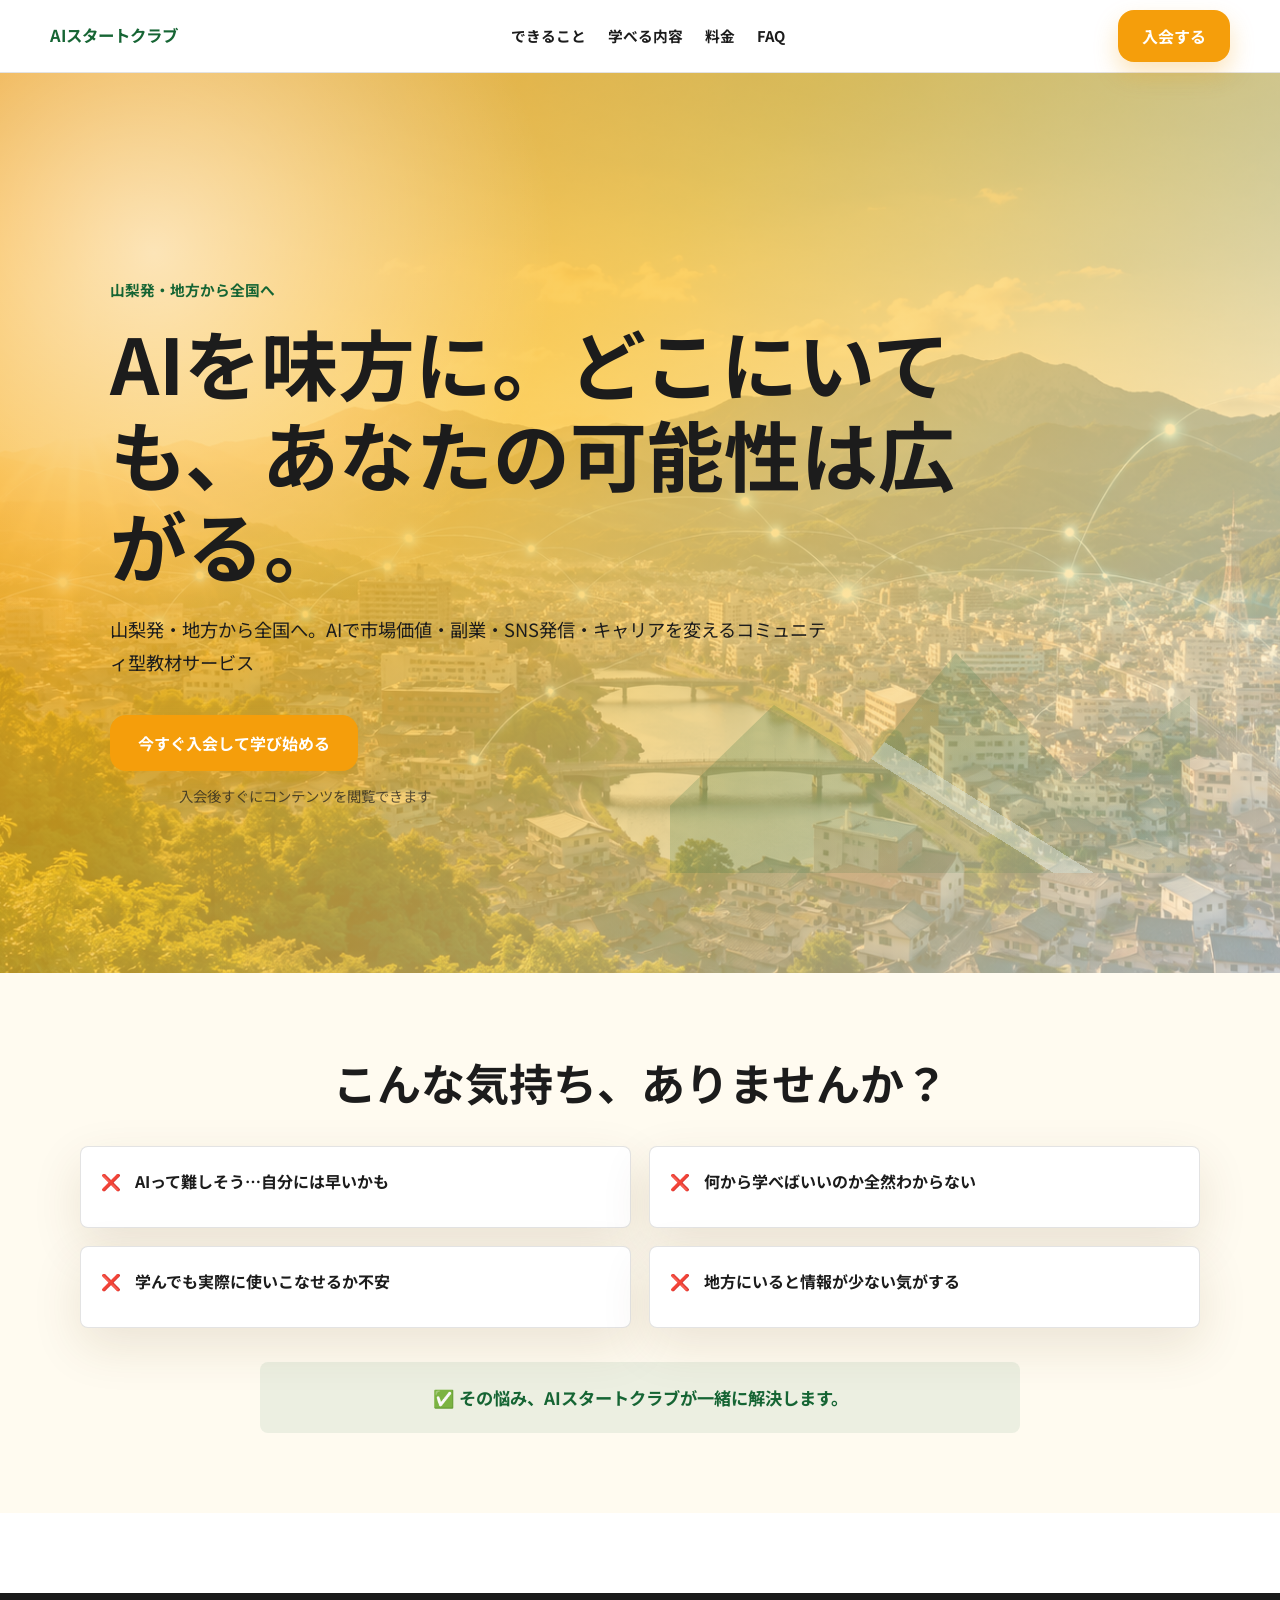
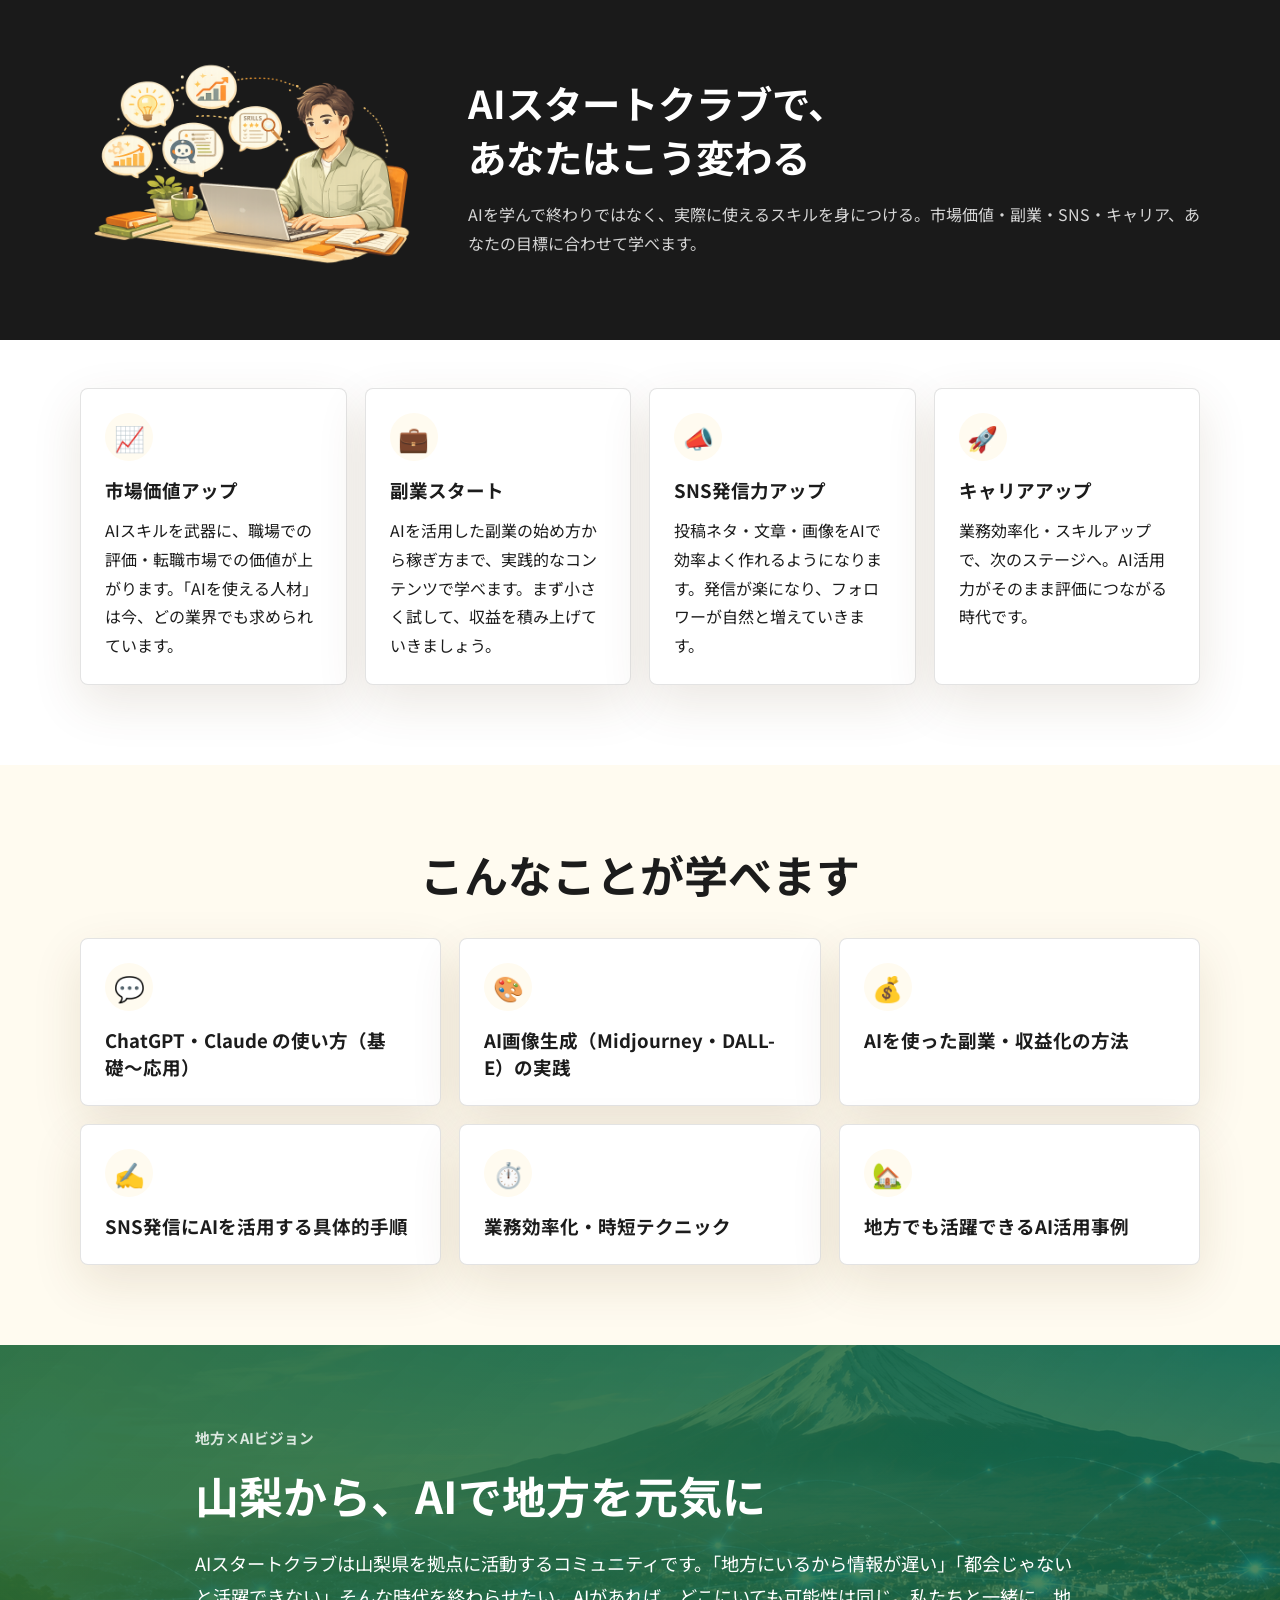
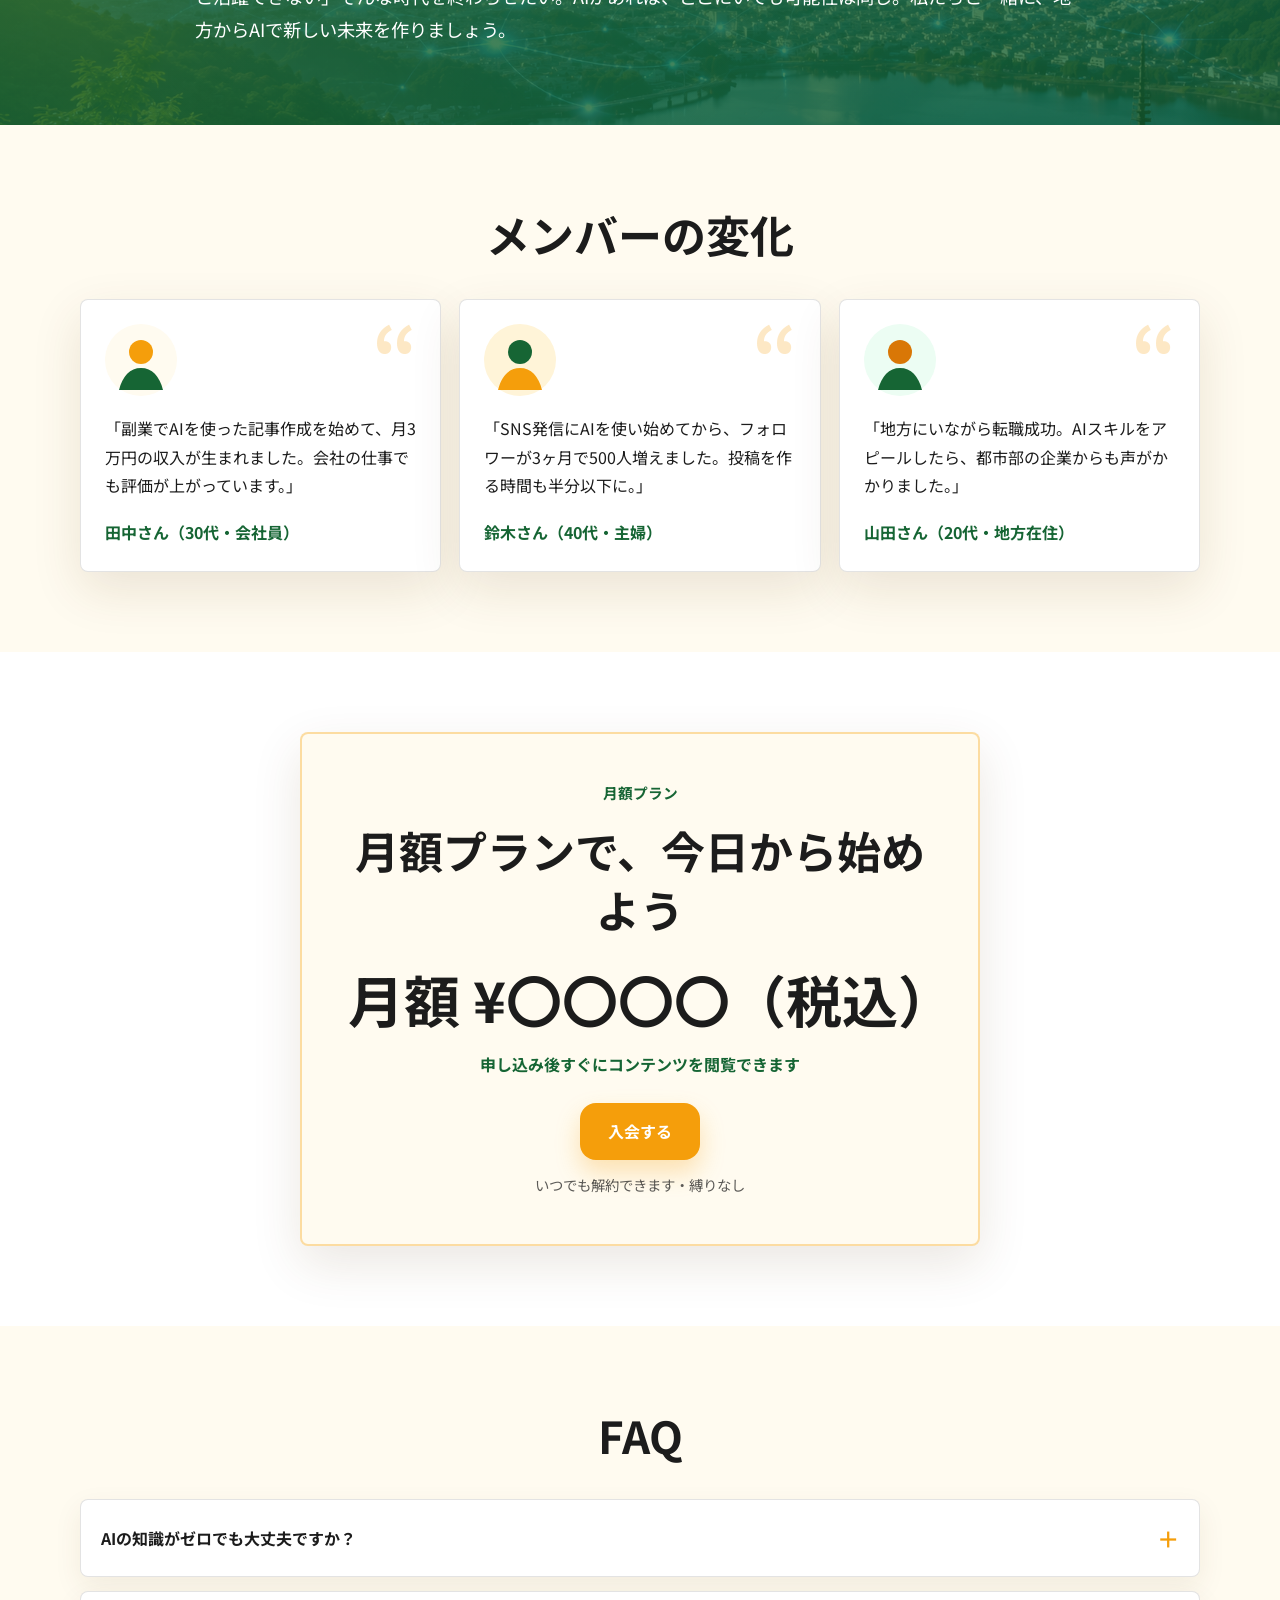
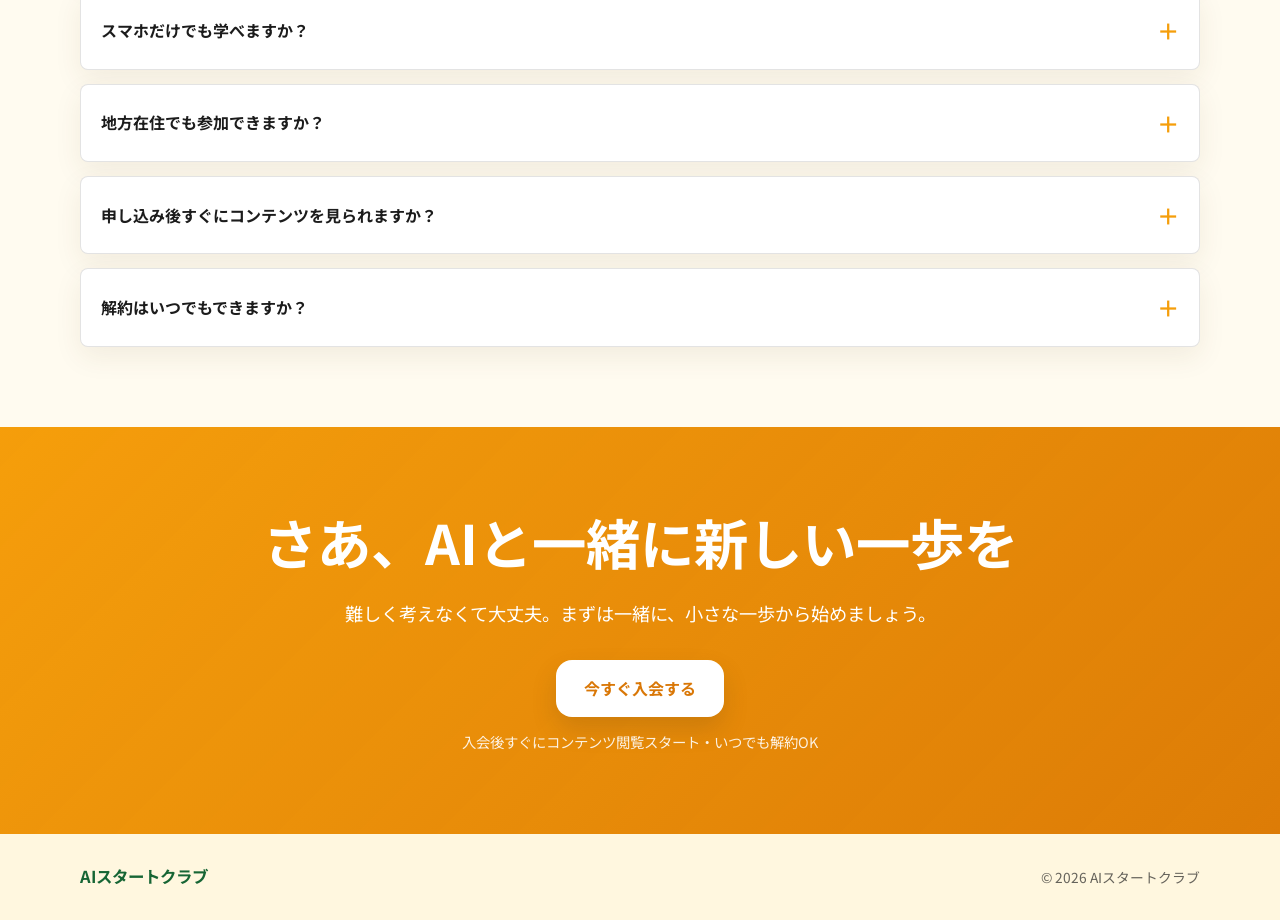
==== projects/ai-start-club/index.html @ bf777242 "initial commit" ====
<!DOCTYPE html>
<html lang="ja">
  <head>
    <meta charset="UTF-8">
    <meta name="viewport" content="width=device-width, initial-scale=1.0">
    <meta name="description" content="AIスタートクラブは、AIで市場価値・副業・SNS発信・キャリアを変える山梨発のコミュニティ型教材サービスです。">
    <title>AIスタートクラブ</title>
    <link rel="preconnect" href="https://fonts.googleapis.com">
    <link rel="preconnect" href="https://fonts.gstatic.com" crossorigin>
    <link href="https://fonts.googleapis.com/css2?family=Noto+Sans+JP:wght@400;700&amp;display=swap" rel="stylesheet">
    <link rel="stylesheet" href="style.css">
  </head>
  <body>
    <header class="lp-header">
      <div class="lp-header__inner">
        <div class="logo">AIスタートクラブ</div>
        <nav class="lp-header__nav" aria-label="主要ナビゲーション">
          <a class="lp-header__link" href="#benefits">できること</a>
          <a class="lp-header__link" href="#contents">学べる内容</a>
          <a class="lp-header__link" href="#price">料金</a>
          <a class="lp-header__link" href="#faq">FAQ</a>
        </nav>
        <a class="lp-button lp-header__button" href="#price">入会する</a>
      </div>
    </header>

    <main>
      <section class="lp-hero" aria-labelledby="hero-title">
        <div class="lp-hero__inner">
          <p class="lp-hero__label">山梨発・地方から全国へ</p>
          <h1 class="lp-hero__title" id="hero-title">AIを味方に。どこにいても、あなたの可能性は広がる。</h1>
          <p class="lp-hero__text">山梨発・地方から全国へ。AIで市場価値・副業・SNS発信・キャリアを変えるコミュニティ型教材サービス</p>
          <div class="lp-hero__actions">
            <a class="lp-button lp-button--large" href="#price">今すぐ入会して学び始める</a>
            <p class="lp-hero__note">入会後すぐにコンテンツを閲覧できます</p>
          </div>
        </div>
      </section>

      <section class="lp-section lp-section--cream" aria-labelledby="problem-title">
        <div class="lp-container">
          <div class="lp-section__head">
            <h2 class="lp-section__title" id="problem-title">こんな気持ち、ありませんか？</h2>
          </div>
          <div class="lp-problem__grid">
            <article class="lp-problem__card">
              <span class="lp-problem__icon" aria-hidden="true">❌</span>
              <p class="lp-problem__text">AIって難しそう…自分には早いかも</p>
            </article>
            <article class="lp-problem__card">
              <span class="lp-problem__icon" aria-hidden="true">❌</span>
              <p class="lp-problem__text">何から学べばいいのか全然わからない</p>
            </article>
            <article class="lp-problem__card">
              <span class="lp-problem__icon" aria-hidden="true">❌</span>
              <p class="lp-problem__text">学んでも実際に使いこなせるか不安</p>
            </article>
            <article class="lp-problem__card">
              <span class="lp-problem__icon" aria-hidden="true">❌</span>
              <p class="lp-problem__text">地方にいると情報が少ない気がする</p>
            </article>
          </div>
          <p class="lp-problem__answer"><span aria-hidden="true">✅</span> その悩み、AIスタートクラブが一緒に解決します。</p>
        </div>
      </section>

      <section class="lp-section" id="benefits" aria-labelledby="benefits-title">
        <div class="lp-benefits__visual">
          <div class="lp-container lp-benefits__visual-inner">
            <img class="lp-benefits__visual-img" src="images/skills-person.png" alt="AIスキルを学ぶ人のイラスト" width="400" height="300">
            <div class="lp-benefits__visual-copy">
              <h2 class="lp-benefits__visual-title" id="benefits-title">AIスタートクラブで、<br>あなたはこう変わる</h2>
              <p class="lp-benefits__visual-text">AIを学んで終わりではなく、実際に使えるスキルを身につける。市場価値・副業・SNS・キャリア、あなたの目標に合わせて学べます。</p>
            </div>
          </div>
        </div>
        <div class="lp-container" style="margin-top: 48px;">
          <div class="lp-section__head" style="display:none;">
            <h2 class="lp-section__title" id="benefits-title-hidden" aria-hidden="true">AIスタートクラブで、あなたはこう変わる</h2>
          </div>
          <div class="lp-benefits__grid">
            <article class="lp-benefits__card">
              <span class="lp-benefits__icon" aria-hidden="true">📈</span>
              <h3 class="lp-benefits__title">市場価値アップ</h3>
              <p class="lp-benefits__text">AIスキルを武器に、職場での評価・転職市場での価値が上がります。「AIを使える人材」は今、どの業界でも求められています。</p>
            </article>
            <article class="lp-benefits__card">
              <span class="lp-benefits__icon" aria-hidden="true">💼</span>
              <h3 class="lp-benefits__title">副業スタート</h3>
              <p class="lp-benefits__text">AIを活用した副業の始め方から稼ぎ方まで、実践的なコンテンツで学べます。まず小さく試して、収益を積み上げていきましょう。</p>
            </article>
            <article class="lp-benefits__card">
              <span class="lp-benefits__icon" aria-hidden="true">📣</span>
              <h3 class="lp-benefits__title">SNS発信力アップ</h3>
              <p class="lp-benefits__text">投稿ネタ・文章・画像をAIで効率よく作れるようになります。発信が楽になり、フォロワーが自然と増えていきます。</p>
            </article>
            <article class="lp-benefits__card">
              <span class="lp-benefits__icon" aria-hidden="true">🚀</span>
              <h3 class="lp-benefits__title">キャリアアップ</h3>
              <p class="lp-benefits__text">業務効率化・スキルアップで、次のステージへ。AI活用力がそのまま評価につながる時代です。</p>
            </article>
          </div>
        </div>
      </section>

      <section class="lp-section lp-section--cream" id="contents" aria-labelledby="contents-title">
        <div class="lp-container">
          <div class="lp-section__head">
            <h2 class="lp-section__title" id="contents-title">こんなことが学べます</h2>
          </div>
          <div class="lp-contents__grid">
            <article class="lp-contents__card">
              <span class="lp-contents__icon" aria-hidden="true">💬</span>
              <h3 class="lp-contents__title">ChatGPT・Claude の使い方（基礎〜応用）</h3>
            </article>
            <article class="lp-contents__card">
              <span class="lp-contents__icon" aria-hidden="true">🎨</span>
              <h3 class="lp-contents__title">AI画像生成（Midjourney・DALL-E）の実践</h3>
            </article>
            <article class="lp-contents__card">
              <span class="lp-contents__icon" aria-hidden="true">💰</span>
              <h3 class="lp-contents__title">AIを使った副業・収益化の方法</h3>
            </article>
            <article class="lp-contents__card">
              <span class="lp-contents__icon" aria-hidden="true">✍️</span>
              <h3 class="lp-contents__title">SNS発信にAIを活用する具体的手順</h3>
            </article>
            <article class="lp-contents__card">
              <span class="lp-contents__icon" aria-hidden="true">⏱️</span>
              <h3 class="lp-contents__title">業務効率化・時短テクニック</h3>
            </article>
            <article class="lp-contents__card">
              <span class="lp-contents__icon" aria-hidden="true">🏡</span>
              <h3 class="lp-contents__title">地方でも活躍できるAI活用事例</h3>
            </article>
          </div>
        </div>
      </section>

      <section class="lp-section lp-vision" aria-labelledby="vision-title">
        <div class="lp-container lp-vision__inner">
          <p class="lp-vision__label">地方×AIビジョン</p>
          <h2 class="lp-section__title" id="vision-title">山梨から、AIで地方を元気に</h2>
          <p class="lp-vision__text">AIスタートクラブは山梨県を拠点に活動するコミュニティです。「地方にいるから情報が遅い」「都会じゃないと活躍できない」そんな時代を終わらせたい。AIがあれば、どこにいても可能性は同じ。私たちと一緒に、地方からAIで新しい未来を作りましょう。</p>
        </div>
      </section>

      <section class="lp-section lp-section--cream" aria-labelledby="voices-title">
        <div class="lp-container">
          <div class="lp-section__head">
            <h2 class="lp-section__title" id="voices-title">メンバーの変化</h2>
          </div>
          <div class="lp-voices__grid">
            <article class="lp-voices__card">
              <img class="lp-voices__avatar" src="images/avatar1.svg" alt="田中さんのアバター" width="72" height="72">
              <blockquote class="lp-voices__quote">「副業でAIを使った記事作成を始めて、月3万円の収入が生まれました。会社の仕事でも評価が上がっています。」</blockquote>
              <p class="lp-voices__name">田中さん（30代・会社員）</p>
            </article>
            <article class="lp-voices__card">
              <img class="lp-voices__avatar" src="images/avatar2.svg" alt="鈴木さんのアバター" width="72" height="72">
              <blockquote class="lp-voices__quote">「SNS発信にAIを使い始めてから、フォロワーが3ヶ月で500人増えました。投稿を作る時間も半分以下に。」</blockquote>
              <p class="lp-voices__name">鈴木さん（40代・主婦）</p>
            </article>
            <article class="lp-voices__card">
              <img class="lp-voices__avatar" src="images/avatar3.svg" alt="山田さんのアバター" width="72" height="72">
              <blockquote class="lp-voices__quote">「地方にいながら転職成功。AIスキルをアピールしたら、都市部の企業からも声がかかりました。」</blockquote>
              <p class="lp-voices__name">山田さん（20代・地方在住）</p>
            </article>
          </div>
        </div>
      </section>

      <section class="lp-section" id="price" aria-labelledby="price-title">
        <div class="lp-container">
          <article class="lp-price">
            <p class="lp-price__label">月額プラン</p>
            <h2 class="lp-section__title" id="price-title">月額プランで、今日から始めよう</h2>
            <p class="lp-price__amount">月額 ¥〇〇〇〇（税込）</p>
            <p class="lp-price__emphasis">申し込み後すぐにコンテンツを閲覧できます</p>
            <a class="lp-button lp-button--large" href="#price">入会する</a>
            <p class="lp-price__note">いつでも解約できます・縛りなし</p>
          </article>
        </div>
      </section>

      <section class="lp-section lp-section--cream" id="faq" aria-labelledby="faq-title">
        <div class="lp-container">
          <div class="lp-section__head">
            <h2 class="lp-section__title" id="faq-title">FAQ</h2>
          </div>
          <div class="lp-faq">
            <article class="lp-faq__item">
              <button class="lp-faq__question" type="button" aria-expanded="false">
                <span>AIの知識がゼロでも大丈夫ですか？</span>
                <span class="lp-faq__mark" aria-hidden="true">＋</span>
              </button>
              <div class="lp-faq__answer" hidden>
                <p>はい、まったく問題ありません。基礎から丁寧に学べるコンテンツを用意しています。スマホだけでも始められます。</p>
              </div>
            </article>
            <article class="lp-faq__item">
              <button class="lp-faq__question" type="button" aria-expanded="false">
                <span>スマホだけでも学べますか？</span>
                <span class="lp-faq__mark" aria-hidden="true">＋</span>
              </button>
              <div class="lp-faq__answer" hidden>
                <p>はい、スマートフォンのみでもすべてのコンテンツを閲覧できます。</p>
              </div>
            </article>
            <article class="lp-faq__item">
              <button class="lp-faq__question" type="button" aria-expanded="false">
                <span>地方在住でも参加できますか？</span>
                <span class="lp-faq__mark" aria-hidden="true">＋</span>
              </button>
              <div class="lp-faq__answer" hidden>
                <p>もちろんです。AIスタートクラブはオンラインで完結するサービスです。むしろ、地方からAIで活躍する仲間を増やしたいというのが私たちのビジョンです。</p>
              </div>
            </article>
            <article class="lp-faq__item">
              <button class="lp-faq__question" type="button" aria-expanded="false">
                <span>申し込み後すぐにコンテンツを見られますか？</span>
                <span class="lp-faq__mark" aria-hidden="true">＋</span>
              </button>
              <div class="lp-faq__answer" hidden>
                <p>はい、決済完了後すぐにすべてのコンテンツをご覧いただけます。</p>
              </div>
            </article>
            <article class="lp-faq__item">
              <button class="lp-faq__question" type="button" aria-expanded="false">
                <span>解約はいつでもできますか？</span>
                <span class="lp-faq__mark" aria-hidden="true">＋</span>
              </button>
              <div class="lp-faq__answer" hidden>
                <p>はい、マイページからいつでも解約できます。違約金・手数料は一切かかりません。</p>
              </div>
            </article>
          </div>
        </div>
      </section>

      <section class="lp-section lp-final" aria-labelledby="final-title">
        <div class="lp-container lp-final__inner">
          <h2 class="lp-final__title" id="final-title">さあ、AIと一緒に新しい一歩を</h2>
          <p class="lp-final__text">難しく考えなくて大丈夫。まずは一緒に、小さな一歩から始めましょう。</p>
          <a class="lp-button lp-button--large" href="#price">今すぐ入会する</a>
          <p class="lp-final__note">入会後すぐにコンテンツ閲覧スタート・いつでも解約OK</p>
        </div>
      </section>
    </main>

    <footer class="lp-footer">
      <div class="lp-footer__inner">
        <div class="logo">AIスタートクラブ</div>
        <p class="lp-footer__text">© 2026 AIスタートクラブ</p>
      </div>
    </footer>

    <script src="script.js"></script>
  </body>
</html>
---- projects/ai-start-club/style.css ----
:root {
  --color-main: #F59E0B;
  --color-main-hover: #D97706;
  --color-cream: #FFFBF0;
  --color-accent: #166534;
  --color-text: #1C1C1C;
  --color-white: #FFFFFF;
  --color-line: rgba(28, 28, 28, 0.12);
  --shadow-card: 0 18px 50px rgba(91, 61, 20, 0.12);
}

* {
  box-sizing: border-box;
}

html {
  scroll-behavior: smooth;
}

body {
  margin: 0;
  color: var(--color-text);
  font-family: "Noto Sans JP", sans-serif;
  font-weight: 400;
  line-height: 1.8;
  background: var(--color-white);
}

img {
  display: block;
  max-width: 100%;
  height: auto;
}

a {
  color: inherit;
  text-decoration: none;
}

.lp-container {
  width: min(100% - 40px, 1120px);
  margin: 0 auto;
}

.lp-header {
  position: sticky;
  top: 0;
  z-index: 20;
  background: rgba(255, 255, 255, 0.92);
  border-bottom: 1px solid var(--color-line);
  backdrop-filter: blur(14px);
}

.lp-header__inner {
  width: min(100% - 32px, 1180px);
  min-height: 72px;
  margin: 0 auto;
  display: flex;
  align-items: center;
  justify-content: space-between;
  gap: 16px;
}

.logo {
  color: var(--color-accent);
  font-size: 1.03rem;
  font-weight: 700;
  white-space: nowrap;
}

.lp-header__nav {
  display: none;
}

.lp-header__button {
  display: none;
}

.lp-header__link {
  font-size: 0.92rem;
  font-weight: 700;
  transition: color 0.2s ease;
}

.lp-header__link:hover {
  color: var(--color-main-hover);
}

.lp-button {
  display: inline-flex;
  align-items: center;
  justify-content: center;
  min-height: 52px;
  padding: 14px 24px;
  color: var(--color-white);
  font-weight: 700;
  line-height: 1.4;
  text-align: center;
  background: var(--color-main);
  border-radius: 16px;
  box-shadow: 0 12px 24px rgba(245, 158, 11, 0.28);
  transition: background-color 0.2s ease, box-shadow 0.2s ease, transform 0.2s ease;
}

.lp-button:hover {
  background: var(--color-main-hover);
  box-shadow: 0 16px 30px rgba(217, 119, 6, 0.3);
  transform: translateY(-2px);
}

.lp-button--large {
  width: 100%;
  padding: 17px 28px;
  font-size: 1rem;
}

.lp-hero {
  min-height: 100vh;
  display: flex;
  align-items: center;
  padding: 104px 0 80px;
  background:
    radial-gradient(circle at 12% 20%, rgba(255, 255, 255, 0.62), transparent 30%),
    linear-gradient(135deg, rgba(245, 158, 11, 0.82) 0%, rgba(251, 191, 36, 0.7) 38%, rgba(255, 251, 240, 0.6) 100%),
    url('images/fv-bg.png') center / cover no-repeat;
  overflow: hidden;
}

.lp-hero__inner {
  width: min(100% - 40px, 1060px);
  margin: 0 auto;
  position: relative;
}

.lp-hero__inner::after {
  content: "";
  position: absolute;
  right: -20px;
  bottom: -64px;
  width: min(74vw, 520px);
  aspect-ratio: 1.7 / 1;
  background:
    linear-gradient(145deg, rgba(22, 101, 52, 0.24), rgba(22, 101, 52, 0.08)),
    linear-gradient(32deg, transparent 0 38%, rgba(255, 255, 255, 0.44) 38% 42%, transparent 42% 100%);
  clip-path: polygon(0 78%, 20% 45%, 38% 64%, 55% 28%, 78% 70%, 100% 42%, 100% 100%, 0 100%);
  pointer-events: none;
}

.lp-hero__label,
.lp-vision__label,
.lp-price__label {
  margin: 0 0 14px;
  color: var(--color-accent);
  font-size: 0.92rem;
  font-weight: 700;
}

.lp-hero__title {
  max-width: 850px;
  margin: 0;
  font-size: clamp(2.2rem, 10vw, 4.8rem);
  font-weight: 700;
  line-height: 1.18;
}

.lp-hero__text {
  max-width: 730px;
  margin: 24px 0 0;
  font-size: 1.05rem;
}

.lp-hero__actions {
  width: min(100%, 390px);
  margin-top: 36px;
  position: relative;
  z-index: 1;
}

.lp-hero__note,
.lp-price__note,
.lp-final__note {
  margin: 12px 0 0;
  color: rgba(28, 28, 28, 0.72);
  font-size: 0.9rem;
  text-align: center;
}

.lp-section {
  padding: 80px 0;
  background: var(--color-white);
}

.lp-section--cream {
  background: var(--color-cream);
}

.lp-section__head {
  max-width: 760px;
  margin: 0 auto 34px;
  text-align: center;
}

.lp-section__title {
  margin: 0;
  font-size: clamp(1.8rem, 6vw, 2.75rem);
  font-weight: 700;
  line-height: 1.35;
}

.lp-problem__grid,
.lp-benefits__grid,
.lp-contents__grid,
.lp-voices__grid {
  display: grid;
  gap: 18px;
}

.lp-problem__card {
  min-height: 82px;
  display: flex;
  align-items: flex-start;
  gap: 14px;
  padding: 20px;
  background: var(--color-white);
  border: 1px solid var(--color-line);
  border-radius: 8px;
  box-shadow: var(--shadow-card);
}

.lp-problem__icon {
  flex: 0 0 auto;
}

.lp-problem__text {
  margin: 0;
  font-weight: 700;
}

.lp-problem__answer {
  max-width: 760px;
  margin: 34px auto 0;
  padding: 20px;
  color: var(--color-accent);
  font-size: 1.08rem;
  font-weight: 700;
  text-align: center;
  background: rgba(22, 101, 52, 0.08);
  border-radius: 8px;
}

.lp-benefits__card,
.lp-contents__card,
.lp-voices__card {
  padding: 24px;
  background: var(--color-white);
  border: 1px solid var(--color-line);
  border-radius: 8px;
  box-shadow: var(--shadow-card);
}

.lp-benefits__icon,
.lp-contents__icon {
  display: inline-flex;
  align-items: center;
  justify-content: center;
  width: 48px;
  height: 48px;
  margin-bottom: 16px;
  font-size: 1.55rem;
  background: var(--color-cream);
  border-radius: 50%;
}

.lp-benefits__title,
.lp-contents__title {
  margin: 0;
  font-size: 1.16rem;
  font-weight: 700;
  line-height: 1.45;
}

.lp-benefits__text {
  margin: 12px 0 0;
}

.lp-benefits__visual {
  background: #1a1a1a;
  padding: 60px 0;
}

.lp-benefits__visual-inner {
  display: flex;
  align-items: center;
  gap: 48px;
  flex-direction: column;
}

.lp-benefits__visual-img {
  width: min(100%, 380px);
  height: auto;
  mix-blend-mode: screen;
  flex-shrink: 0;
}

.lp-benefits__visual-title {
  margin: 0;
  color: #ffffff;
  font-size: clamp(1.6rem, 5vw, 2.4rem);
  font-weight: 700;
  line-height: 1.4;
}

.lp-benefits__visual-copy {
  color: #ffffff;
}

.lp-benefits__visual-text {
  margin: 16px 0 0;
  color: rgba(255, 255, 255, 0.82);
  font-size: 1rem;
  line-height: 1.8;
}

@media (min-width: 768px) {
  .lp-benefits__visual-inner {
    flex-direction: row;
  }

  .lp-benefits__visual-img {
    width: 340px;
  }
}

.lp-vision {
  color: var(--color-white);
  background:
    linear-gradient(135deg, rgba(22, 101, 52, 0.88), rgba(22, 101, 52, 0.75)),
    url('images/vision-bg.png') center / cover no-repeat;
}

.lp-vision__inner {
  max-width: 890px;
}

.lp-vision__label {
  color: rgba(255, 255, 255, 0.82);
}

.lp-vision__text {
  margin: 22px 0 0;
  font-size: 1.04rem;
}

.lp-voices__card {
  position: relative;
}

.lp-voices__card::before {
  content: "“";
  position: absolute;
  top: 12px;
  right: 22px;
  color: rgba(245, 158, 11, 0.24);
  font-size: 5rem;
  font-weight: 700;
  line-height: 1;
}

.lp-voices__avatar {
  margin-bottom: 18px;
}

.lp-voices__quote {
  margin: 0;
  position: relative;
  z-index: 1;
}

.lp-voices__name {
  margin: 18px 0 0;
  color: var(--color-accent);
  font-weight: 700;
}

.lp-price {
  max-width: 680px;
  margin: 0 auto;
  padding: 34px 24px;
  text-align: center;
  background: var(--color-cream);
  border: 2px solid rgba(245, 158, 11, 0.34);
  border-radius: 8px;
  box-shadow: var(--shadow-card);
}

.lp-price__amount {
  margin: 26px 0 0;
  font-size: clamp(2rem, 9vw, 3.5rem);
  font-weight: 700;
  line-height: 1.2;
}

.lp-price__emphasis {
  margin: 18px 0 24px;
  color: var(--color-accent);
  font-weight: 700;
}

.lp-faq {
  display: grid;
  gap: 14px;
}

.lp-faq__item {
  background: var(--color-white);
  border: 1px solid var(--color-line);
  border-radius: 8px;
  overflow: hidden;
  box-shadow: 0 10px 28px rgba(91, 61, 20, 0.08);
}

.lp-faq__question {
  width: 100%;
  min-height: 66px;
  display: flex;
  align-items: center;
  justify-content: space-between;
  gap: 18px;
  padding: 18px 20px;
  color: var(--color-text);
  font: inherit;
  font-weight: 700;
  text-align: left;
  background: transparent;
  border: 0;
  cursor: pointer;
}

.lp-faq__mark {
  flex: 0 0 auto;
  color: var(--color-main);
  font-size: 1.4rem;
}

.lp-faq__answer {
  padding: 0 20px 20px;
}

.lp-faq__answer p {
  margin: 0;
}

.lp-final {
  color: var(--color-white);
  text-align: center;
  background:
    linear-gradient(135deg, rgba(245, 158, 11, 0.96), rgba(217, 119, 6, 0.88)),
    var(--color-main);
}

.lp-final__inner {
  max-width: 760px;
}

.lp-final__title {
  margin: 0;
  font-size: clamp(2rem, 7vw, 3.4rem);
  font-weight: 700;
  line-height: 1.3;
}

.lp-final__text {
  margin: 20px 0 30px;
  font-size: 1.05rem;
}

.lp-final .lp-button {
  color: var(--color-main-hover);
  background: var(--color-white);
  box-shadow: 0 12px 24px rgba(91, 61, 20, 0.18);
}

.lp-final .lp-button:hover {
  color: var(--color-white);
  background: var(--color-main-hover);
}

.lp-final__note {
  color: rgba(255, 255, 255, 0.88);
}

.lp-footer {
  padding: 28px 0;
  background: #fff7df;
}

.lp-footer__inner {
  width: min(100% - 40px, 1120px);
  margin: 0 auto;
  display: flex;
  flex-direction: column;
  gap: 8px;
}

.lp-footer__text {
  margin: 0;
  color: rgba(28, 28, 28, 0.68);
  font-size: 0.86rem;
}

@media (min-width: 640px) {
  .lp-button--large {
    width: auto;
  }

  .lp-problem__grid,
  .lp-benefits__grid,
  .lp-voices__grid {
    grid-template-columns: repeat(2, minmax(0, 1fr));
  }

  .lp-contents__grid {
    grid-template-columns: repeat(2, minmax(0, 1fr));
  }

  .lp-footer__inner {
    flex-direction: row;
    align-items: center;
    justify-content: space-between;
  }
}

@media (min-width: 768px) {
  .lp-header__nav {
    display: flex;
    align-items: center;
    gap: 22px;
  }

  .lp-header__button {
    display: inline-flex;
  }

  .lp-hero {
    padding-top: 120px;
  }

  .lp-hero__text,
  .lp-vision__text,
  .lp-final__text {
    font-size: 1.14rem;
  }

  .lp-price {
    padding: 46px;
  }
}

@media (min-width: 1024px) {
  .lp-benefits__grid {
    grid-template-columns: repeat(4, minmax(0, 1fr));
  }

  .lp-contents__grid,
  .lp-voices__grid {
    grid-template-columns: repeat(3, minmax(0, 1fr));
  }
}
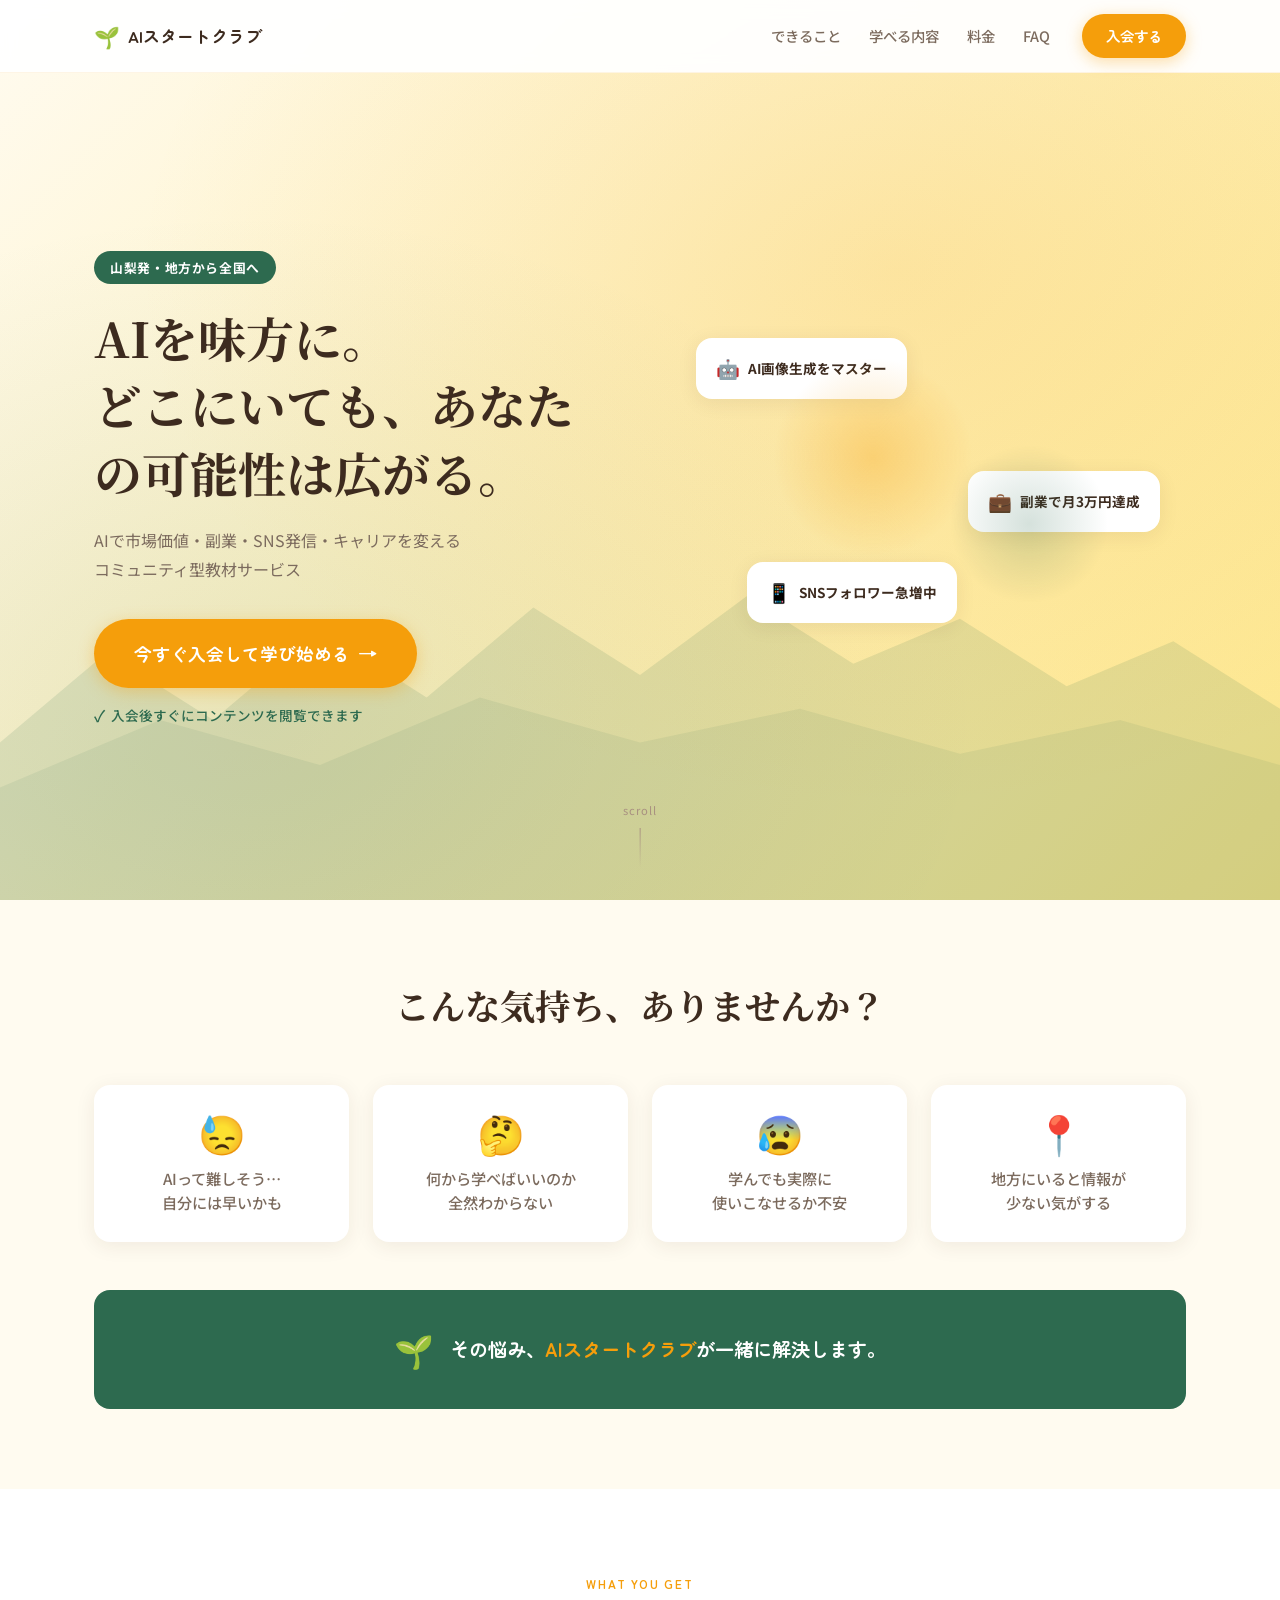
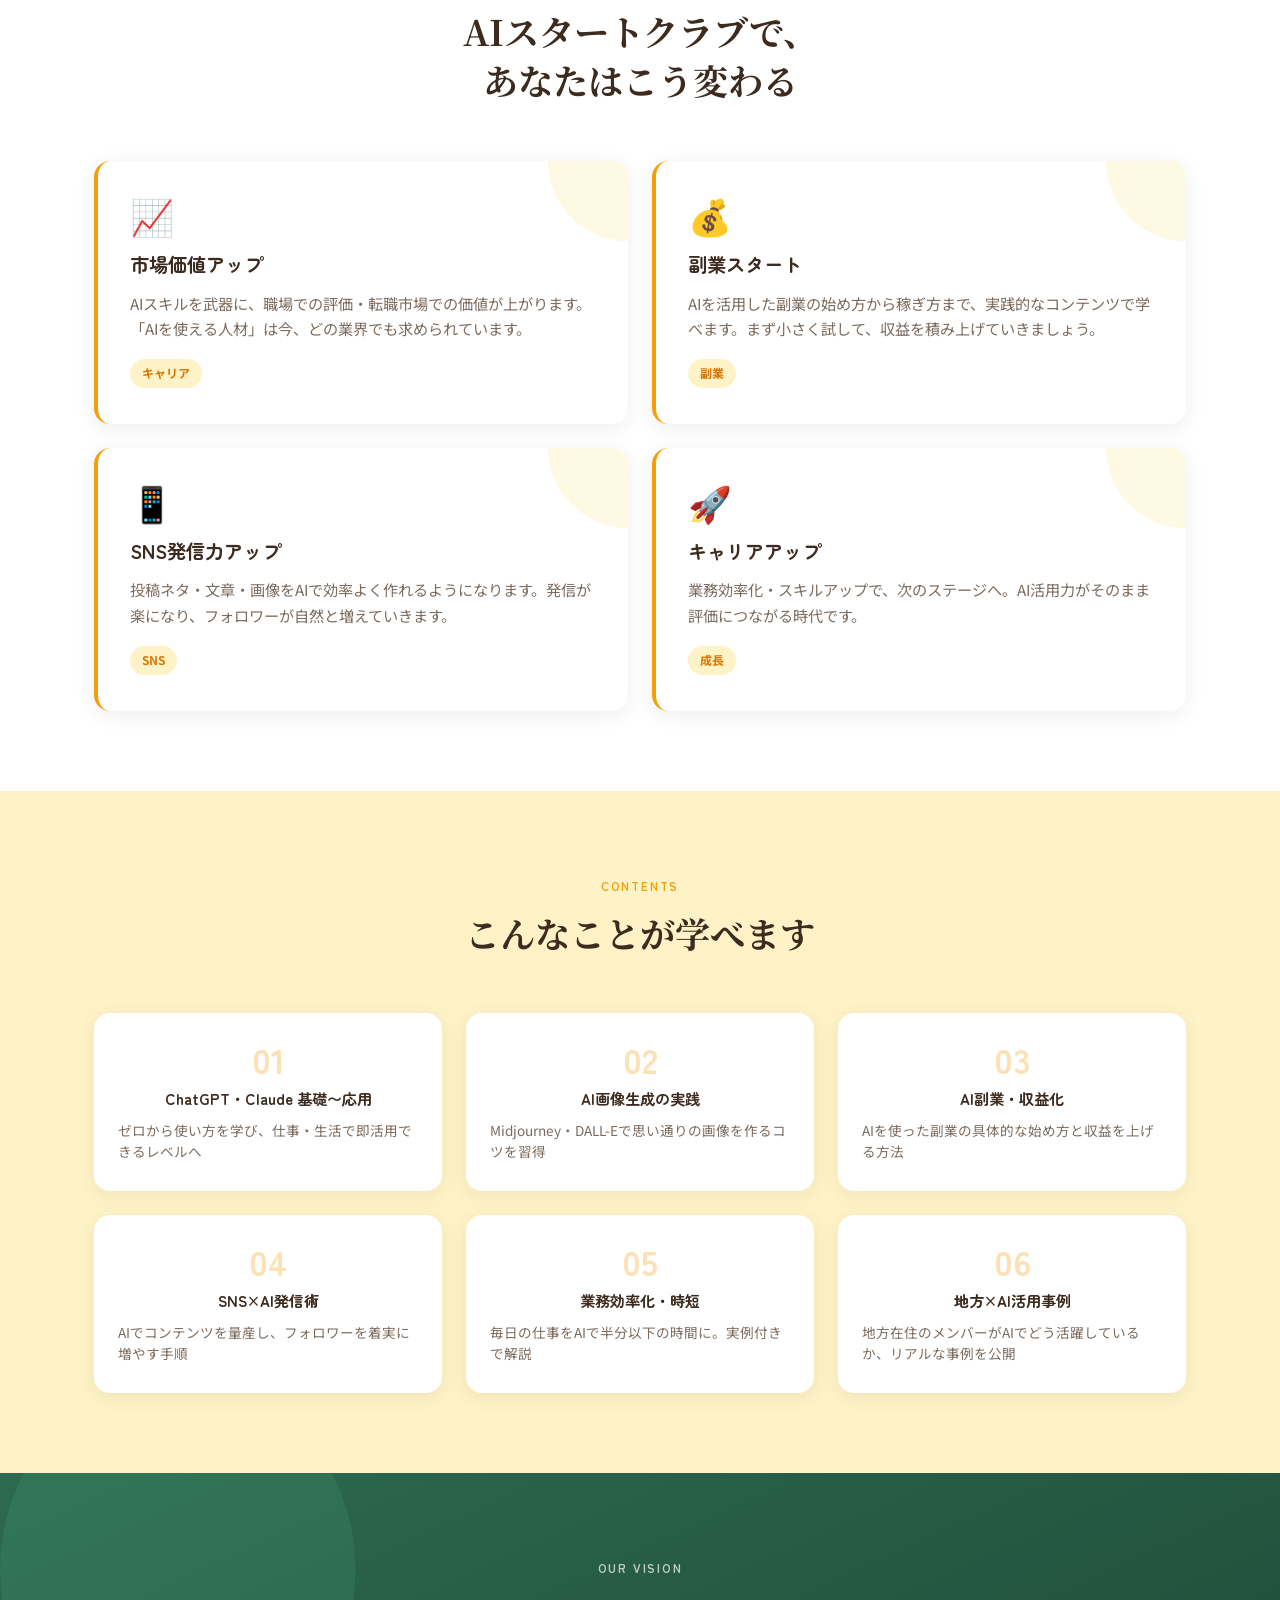
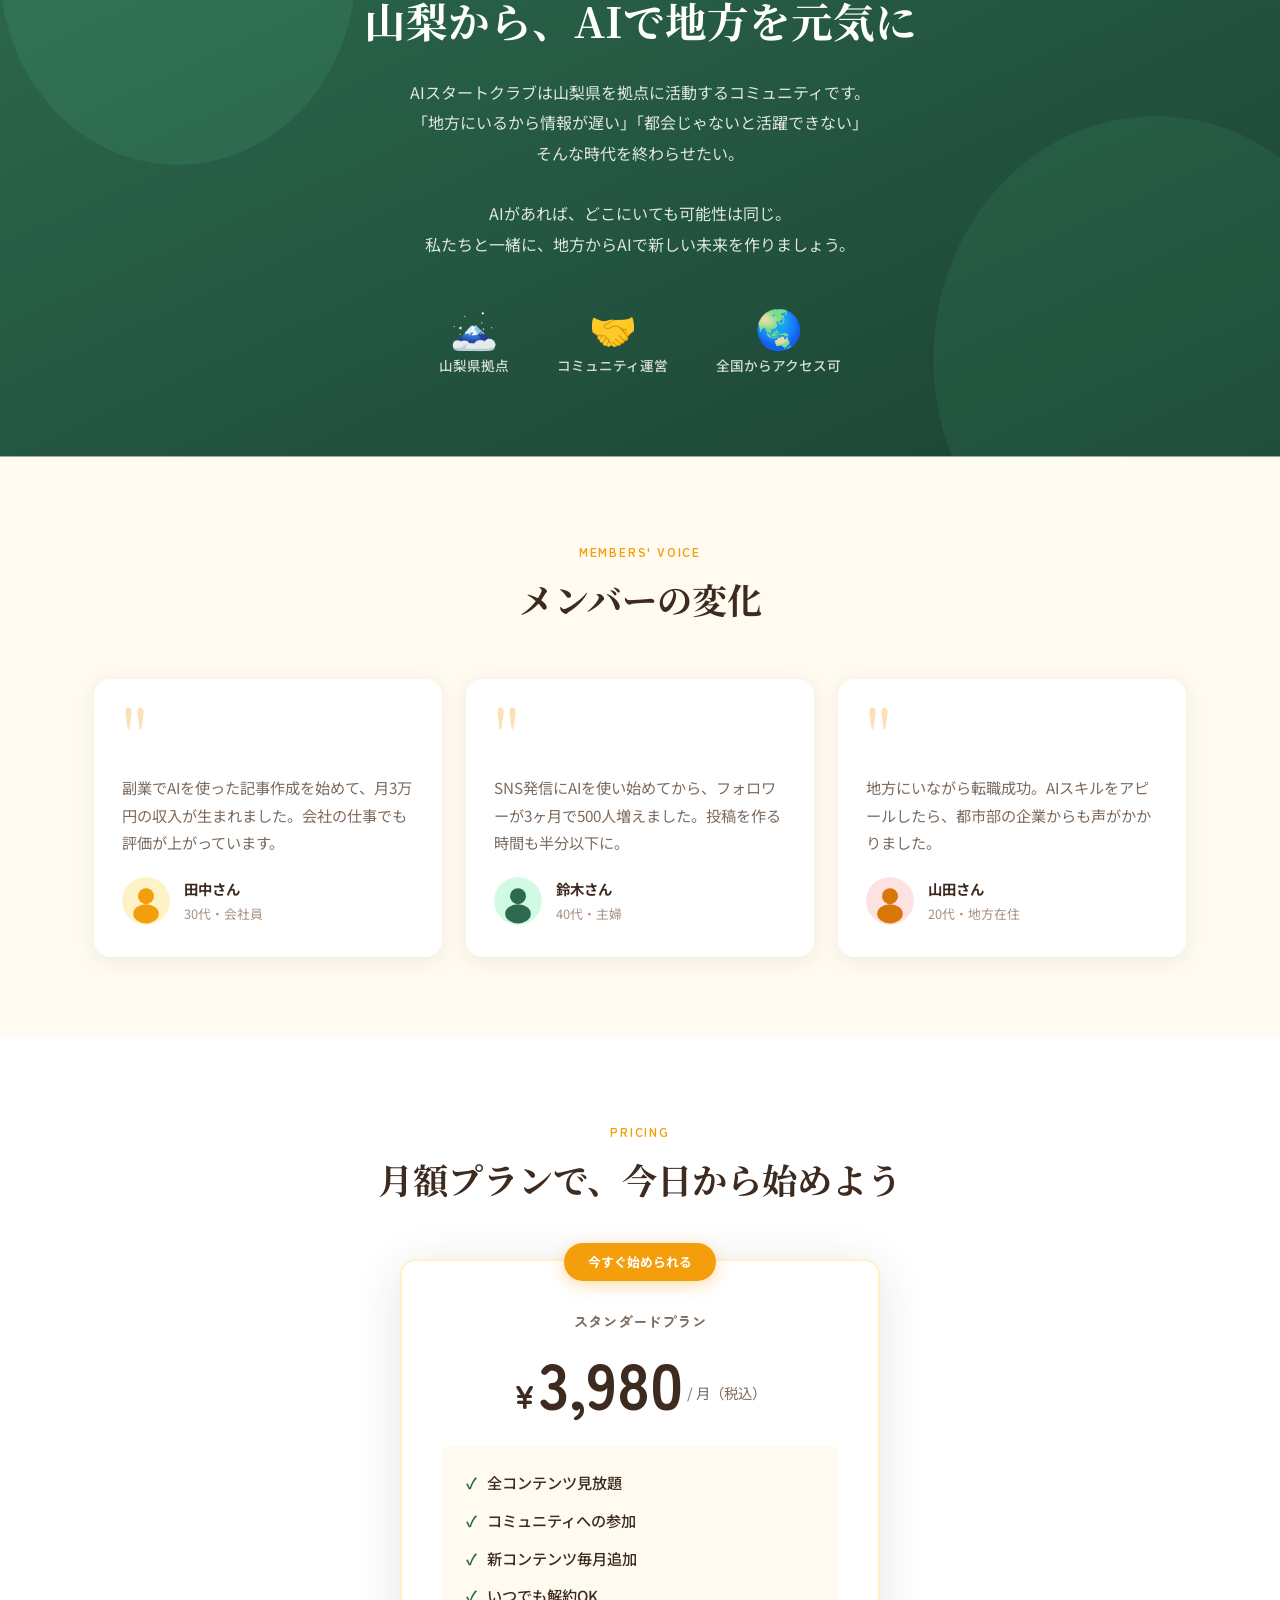
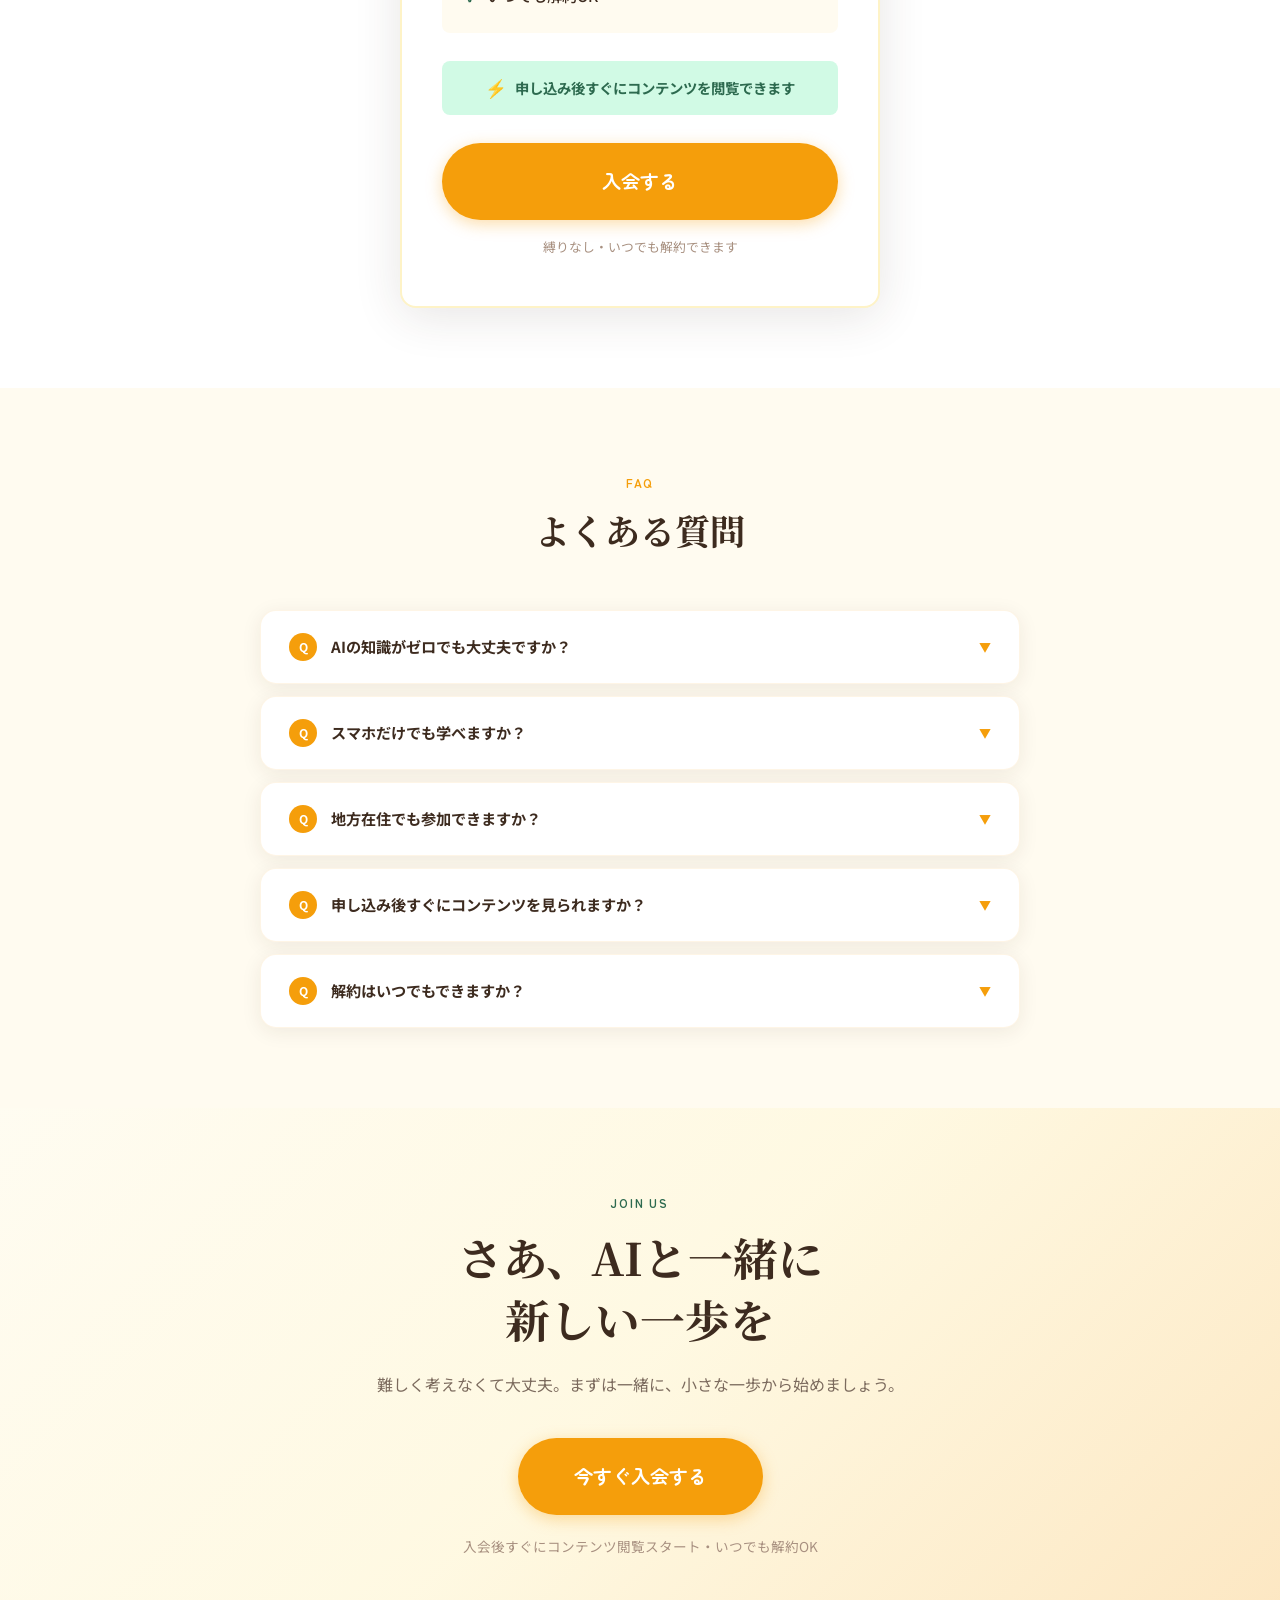
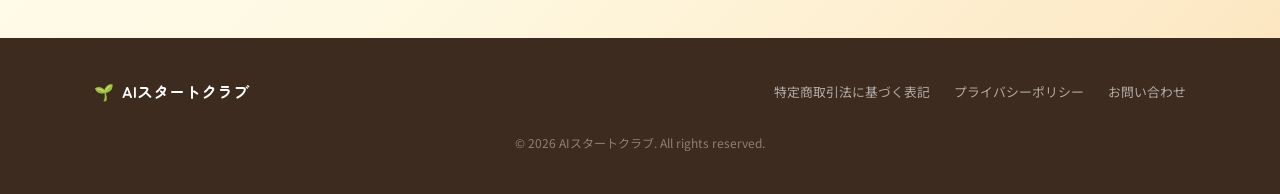
==== commit e1f23f9b: "ai-start-club: 第2版 - 参考デザイン反映・レスポンシブ対応・デザイン4原則適用" ====
--- a/projects/ai-start-club/index.html
+++ b/projects/ai-start-club/index.html
@@ -1,260 +1,443 @@
 <!DOCTYPE html>
 <html lang="ja">
-  <head>
-    <meta charset="UTF-8">
-    <meta name="viewport" content="width=device-width, initial-scale=1.0">
-    <meta name="description" content="AIスタートクラブは、AIで市場価値・副業・SNS発信・キャリアを変える山梨発のコミュニティ型教材サービスです。">
-    <title>AIスタートクラブ</title>
-    <link rel="preconnect" href="https://fonts.googleapis.com">
-    <link rel="preconnect" href="https://fonts.gstatic.com" crossorigin>
-    <link href="https://fonts.googleapis.com/css2?family=Noto+Sans+JP:wght@400;700&amp;display=swap" rel="stylesheet">
-    <link rel="stylesheet" href="style.css">
-  </head>
-  <body>
-    <header class="lp-header">
-      <div class="lp-header__inner">
-        <div class="logo">AIスタートクラブ</div>
-        <nav class="lp-header__nav" aria-label="主要ナビゲーション">
-          <a class="lp-header__link" href="#benefits">できること</a>
-          <a class="lp-header__link" href="#contents">学べる内容</a>
-          <a class="lp-header__link" href="#price">料金</a>
-          <a class="lp-header__link" href="#faq">FAQ</a>
-        </nav>
-        <a class="lp-button lp-header__button" href="#price">入会する</a>
-      </div>
-    </header>
-
-    <main>
-      <section class="lp-hero" aria-labelledby="hero-title">
-        <div class="lp-hero__inner">
-          <p class="lp-hero__label">山梨発・地方から全国へ</p>
-          <h1 class="lp-hero__title" id="hero-title">AIを味方に。どこにいても、あなたの可能性は広がる。</h1>
-          <p class="lp-hero__text">山梨発・地方から全国へ。AIで市場価値・副業・SNS発信・キャリアを変えるコミュニティ型教材サービス</p>
-          <div class="lp-hero__actions">
-            <a class="lp-button lp-button--large" href="#price">今すぐ入会して学び始める</a>
-            <p class="lp-hero__note">入会後すぐにコンテンツを閲覧できます</p>
-          </div>
-        </div>
-      </section>
-
-      <section class="lp-section lp-section--cream" aria-labelledby="problem-title">
-        <div class="lp-container">
-          <div class="lp-section__head">
-            <h2 class="lp-section__title" id="problem-title">こんな気持ち、ありませんか？</h2>
-          </div>
-          <div class="lp-problem__grid">
-            <article class="lp-problem__card">
-              <span class="lp-problem__icon" aria-hidden="true">❌</span>
-              <p class="lp-problem__text">AIって難しそう…自分には早いかも</p>
-            </article>
-            <article class="lp-problem__card">
-              <span class="lp-problem__icon" aria-hidden="true">❌</span>
-              <p class="lp-problem__text">何から学べばいいのか全然わからない</p>
-            </article>
-            <article class="lp-problem__card">
-              <span class="lp-problem__icon" aria-hidden="true">❌</span>
-              <p class="lp-problem__text">学んでも実際に使いこなせるか不安</p>
-            </article>
-            <article class="lp-problem__card">
-              <span class="lp-problem__icon" aria-hidden="true">❌</span>
-              <p class="lp-problem__text">地方にいると情報が少ない気がする</p>
-            </article>
-          </div>
-          <p class="lp-problem__answer"><span aria-hidden="true">✅</span> その悩み、AIスタートクラブが一緒に解決します。</p>
-        </div>
-      </section>
-
-      <section class="lp-section" id="benefits" aria-labelledby="benefits-title">
-        <div class="lp-benefits__visual">
-          <div class="lp-container lp-benefits__visual-inner">
-            <img class="lp-benefits__visual-img" src="images/skills-person.png" alt="AIスキルを学ぶ人のイラスト" width="400" height="300">
-            <div class="lp-benefits__visual-copy">
-              <h2 class="lp-benefits__visual-title" id="benefits-title">AIスタートクラブで、<br>あなたはこう変わる</h2>
-              <p class="lp-benefits__visual-text">AIを学んで終わりではなく、実際に使えるスキルを身につける。市場価値・副業・SNS・キャリア、あなたの目標に合わせて学べます。</p>
-            </div>
-          </div>
-        </div>
-        <div class="lp-container" style="margin-top: 48px;">
-          <div class="lp-section__head" style="display:none;">
-            <h2 class="lp-section__title" id="benefits-title-hidden" aria-hidden="true">AIスタートクラブで、あなたはこう変わる</h2>
-          </div>
-          <div class="lp-benefits__grid">
-            <article class="lp-benefits__card">
-              <span class="lp-benefits__icon" aria-hidden="true">📈</span>
-              <h3 class="lp-benefits__title">市場価値アップ</h3>
-              <p class="lp-benefits__text">AIスキルを武器に、職場での評価・転職市場での価値が上がります。「AIを使える人材」は今、どの業界でも求められています。</p>
-            </article>
-            <article class="lp-benefits__card">
-              <span class="lp-benefits__icon" aria-hidden="true">💼</span>
-              <h3 class="lp-benefits__title">副業スタート</h3>
-              <p class="lp-benefits__text">AIを活用した副業の始め方から稼ぎ方まで、実践的なコンテンツで学べます。まず小さく試して、収益を積み上げていきましょう。</p>
-            </article>
-            <article class="lp-benefits__card">
-              <span class="lp-benefits__icon" aria-hidden="true">📣</span>
-              <h3 class="lp-benefits__title">SNS発信力アップ</h3>
-              <p class="lp-benefits__text">投稿ネタ・文章・画像をAIで効率よく作れるようになります。発信が楽になり、フォロワーが自然と増えていきます。</p>
-            </article>
-            <article class="lp-benefits__card">
-              <span class="lp-benefits__icon" aria-hidden="true">🚀</span>
-              <h3 class="lp-benefits__title">キャリアアップ</h3>
-              <p class="lp-benefits__text">業務効率化・スキルアップで、次のステージへ。AI活用力がそのまま評価につながる時代です。</p>
-            </article>
-          </div>
-        </div>
-      </section>
-
-      <section class="lp-section lp-section--cream" id="contents" aria-labelledby="contents-title">
-        <div class="lp-container">
-          <div class="lp-section__head">
-            <h2 class="lp-section__title" id="contents-title">こんなことが学べます</h2>
-          </div>
-          <div class="lp-contents__grid">
-            <article class="lp-contents__card">
-              <span class="lp-contents__icon" aria-hidden="true">💬</span>
-              <h3 class="lp-contents__title">ChatGPT・Claude の使い方（基礎〜応用）</h3>
-            </article>
-            <article class="lp-contents__card">
-              <span class="lp-contents__icon" aria-hidden="true">🎨</span>
-              <h3 class="lp-contents__title">AI画像生成（Midjourney・DALL-E）の実践</h3>
-            </article>
-            <article class="lp-contents__card">
-              <span class="lp-contents__icon" aria-hidden="true">💰</span>
-              <h3 class="lp-contents__title">AIを使った副業・収益化の方法</h3>
-            </article>
-            <article class="lp-contents__card">
-              <span class="lp-contents__icon" aria-hidden="true">✍️</span>
-              <h3 class="lp-contents__title">SNS発信にAIを活用する具体的手順</h3>
-            </article>
-            <article class="lp-contents__card">
-              <span class="lp-contents__icon" aria-hidden="true">⏱️</span>
-              <h3 class="lp-contents__title">業務効率化・時短テクニック</h3>
-            </article>
-            <article class="lp-contents__card">
-              <span class="lp-contents__icon" aria-hidden="true">🏡</span>
-              <h3 class="lp-contents__title">地方でも活躍できるAI活用事例</h3>
-            </article>
-          </div>
-        </div>
-      </section>
-
-      <section class="lp-section lp-vision" aria-labelledby="vision-title">
-        <div class="lp-container lp-vision__inner">
-          <p class="lp-vision__label">地方×AIビジョン</p>
-          <h2 class="lp-section__title" id="vision-title">山梨から、AIで地方を元気に</h2>
-          <p class="lp-vision__text">AIスタートクラブは山梨県を拠点に活動するコミュニティです。「地方にいるから情報が遅い」「都会じゃないと活躍できない」そんな時代を終わらせたい。AIがあれば、どこにいても可能性は同じ。私たちと一緒に、地方からAIで新しい未来を作りましょう。</p>
-        </div>
-      </section>
-
-      <section class="lp-section lp-section--cream" aria-labelledby="voices-title">
-        <div class="lp-container">
-          <div class="lp-section__head">
-            <h2 class="lp-section__title" id="voices-title">メンバーの変化</h2>
-          </div>
-          <div class="lp-voices__grid">
-            <article class="lp-voices__card">
-              <img class="lp-voices__avatar" src="images/avatar1.svg" alt="田中さんのアバター" width="72" height="72">
-              <blockquote class="lp-voices__quote">「副業でAIを使った記事作成を始めて、月3万円の収入が生まれました。会社の仕事でも評価が上がっています。」</blockquote>
-              <p class="lp-voices__name">田中さん（30代・会社員）</p>
-            </article>
-            <article class="lp-voices__card">
-              <img class="lp-voices__avatar" src="images/avatar2.svg" alt="鈴木さんのアバター" width="72" height="72">
-              <blockquote class="lp-voices__quote">「SNS発信にAIを使い始めてから、フォロワーが3ヶ月で500人増えました。投稿を作る時間も半分以下に。」</blockquote>
-              <p class="lp-voices__name">鈴木さん（40代・主婦）</p>
-            </article>
-            <article class="lp-voices__card">
-              <img class="lp-voices__avatar" src="images/avatar3.svg" alt="山田さんのアバター" width="72" height="72">
-              <blockquote class="lp-voices__quote">「地方にいながら転職成功。AIスキルをアピールしたら、都市部の企業からも声がかかりました。」</blockquote>
-              <p class="lp-voices__name">山田さん（20代・地方在住）</p>
-            </article>
-          </div>
-        </div>
-      </section>
-
-      <section class="lp-section" id="price" aria-labelledby="price-title">
-        <div class="lp-container">
-          <article class="lp-price">
-            <p class="lp-price__label">月額プラン</p>
-            <h2 class="lp-section__title" id="price-title">月額プランで、今日から始めよう</h2>
-            <p class="lp-price__amount">月額 ¥〇〇〇〇（税込）</p>
-            <p class="lp-price__emphasis">申し込み後すぐにコンテンツを閲覧できます</p>
-            <a class="lp-button lp-button--large" href="#price">入会する</a>
-            <p class="lp-price__note">いつでも解約できます・縛りなし</p>
-          </article>
-        </div>
-      </section>
-
-      <section class="lp-section lp-section--cream" id="faq" aria-labelledby="faq-title">
-        <div class="lp-container">
-          <div class="lp-section__head">
-            <h2 class="lp-section__title" id="faq-title">FAQ</h2>
-          </div>
-          <div class="lp-faq">
-            <article class="lp-faq__item">
-              <button class="lp-faq__question" type="button" aria-expanded="false">
-                <span>AIの知識がゼロでも大丈夫ですか？</span>
-                <span class="lp-faq__mark" aria-hidden="true">＋</span>
-              </button>
-              <div class="lp-faq__answer" hidden>
-                <p>はい、まったく問題ありません。基礎から丁寧に学べるコンテンツを用意しています。スマホだけでも始められます。</p>
-              </div>
-            </article>
-            <article class="lp-faq__item">
-              <button class="lp-faq__question" type="button" aria-expanded="false">
-                <span>スマホだけでも学べますか？</span>
-                <span class="lp-faq__mark" aria-hidden="true">＋</span>
-              </button>
-              <div class="lp-faq__answer" hidden>
-                <p>はい、スマートフォンのみでもすべてのコンテンツを閲覧できます。</p>
-              </div>
-            </article>
-            <article class="lp-faq__item">
-              <button class="lp-faq__question" type="button" aria-expanded="false">
-                <span>地方在住でも参加できますか？</span>
-                <span class="lp-faq__mark" aria-hidden="true">＋</span>
-              </button>
-              <div class="lp-faq__answer" hidden>
-                <p>もちろんです。AIスタートクラブはオンラインで完結するサービスです。むしろ、地方からAIで活躍する仲間を増やしたいというのが私たちのビジョンです。</p>
-              </div>
-            </article>
-            <article class="lp-faq__item">
-              <button class="lp-faq__question" type="button" aria-expanded="false">
-                <span>申し込み後すぐにコンテンツを見られますか？</span>
-                <span class="lp-faq__mark" aria-hidden="true">＋</span>
-              </button>
-              <div class="lp-faq__answer" hidden>
-                <p>はい、決済完了後すぐにすべてのコンテンツをご覧いただけます。</p>
-              </div>
-            </article>
-            <article class="lp-faq__item">
-              <button class="lp-faq__question" type="button" aria-expanded="false">
-                <span>解約はいつでもできますか？</span>
-                <span class="lp-faq__mark" aria-hidden="true">＋</span>
-              </button>
-              <div class="lp-faq__answer" hidden>
-                <p>はい、マイページからいつでも解約できます。違約金・手数料は一切かかりません。</p>
-              </div>
-            </article>
-          </div>
-        </div>
-      </section>
-
-      <section class="lp-section lp-final" aria-labelledby="final-title">
-        <div class="lp-container lp-final__inner">
-          <h2 class="lp-final__title" id="final-title">さあ、AIと一緒に新しい一歩を</h2>
-          <p class="lp-final__text">難しく考えなくて大丈夫。まずは一緒に、小さな一歩から始めましょう。</p>
-          <a class="lp-button lp-button--large" href="#price">今すぐ入会する</a>
-          <p class="lp-final__note">入会後すぐにコンテンツ閲覧スタート・いつでも解約OK</p>
-        </div>
-      </section>
-    </main>
-
-    <footer class="lp-footer">
-      <div class="lp-footer__inner">
-        <div class="logo">AIスタートクラブ</div>
-        <p class="lp-footer__text">© 2026 AIスタートクラブ</p>
-      </div>
-    </footer>
-
-    <script src="script.js"></script>
-  </body>
+<head>
+  <meta charset="UTF-8">
+  <meta name="viewport" content="width=device-width, initial-scale=1.0">
+  <meta name="description" content="AIスタートクラブは山梨発・地方から全国へ。AIで市場価値・副業・SNS発信・キャリアを変えるコミュニティ型月額教材サービス。入会後すぐ学び始められます。">
+  <title>AIスタートクラブ｜AIで変わる、あなたの可能性</title>
+  <link rel="preconnect" href="https://fonts.googleapis.com">
+  <link rel="preconnect" href="https://fonts.gstatic.com" crossorigin>
+  <link href="https://fonts.googleapis.com/css2?family=Noto+Sans+JP:wght@400;500;700&family=Noto+Serif+JP:wght@400;700&family=Zen+Maru+Gothic:wght@400;700&display=swap" rel="stylesheet">
+  <link rel="stylesheet" href="style.css">
+</head>
+<body>
+
+  <!-- ヘッダー -->
+  <header class="header" id="header">
+    <div class="header__inner">
+      <a href="#" class="header__logo" aria-label="AIスタートクラブ トップへ">
+        <span class="header__logo-icon">🌱</span>
+        <span class="header__logo-text">AIスタートクラブ</span>
+      </a>
+      <nav class="header__nav" aria-label="メインナビゲーション">
+        <a href="#benefits" class="header__nav-link">できること</a>
+        <a href="#contents" class="header__nav-link">学べる内容</a>
+        <a href="#price" class="header__nav-link">料金</a>
+        <a href="#faq" class="header__nav-link">FAQ</a>
+      </nav>
+      <a href="#price" class="btn btn--primary btn--sm header__cta">入会する</a>
+      <button class="header__hamburger" id="hamburger" aria-label="メニューを開く" aria-expanded="false">
+        <span></span><span></span><span></span>
+      </button>
+    </div>
+    <nav class="header__mobile-nav" id="mobileNav" aria-label="モバイルナビゲーション">
+      <a href="#benefits" class="header__mobile-link">できること</a>
+      <a href="#contents" class="header__mobile-link">学べる内容</a>
+      <a href="#price" class="header__mobile-link">料金</a>
+      <a href="#faq" class="header__mobile-link">FAQ</a>
+      <a href="#price" class="btn btn--primary header__mobile-cta">入会する</a>
+    </nav>
+  </header>
+
+  <main>
+
+    <!-- FV -->
+    <section class="hero" aria-labelledby="hero-title">
+      <div class="hero__bg-shape" aria-hidden="true"></div>
+      <div class="hero__mountains" aria-hidden="true">
+        <svg viewBox="0 0 1440 320" preserveAspectRatio="none" xmlns="http://www.w3.org/2000/svg">
+          <path d="M0,320 L0,180 L120,100 L240,160 L360,80 L480,140 L600,60 L720,120 L840,50 L960,110 L1080,70 L1200,130 L1320,90 L1440,150 L1440,320 Z" fill="rgba(45,106,79,0.12)"/>
+          <path d="M0,320 L0,220 L180,160 L360,200 L540,140 L720,180 L900,150 L1080,190 L1260,160 L1440,200 L1440,320 Z" fill="rgba(45,106,79,0.08)"/>
+        </svg>
+      </div>
+      <div class="hero__inner">
+        <div class="hero__content fade-in">
+          <span class="hero__label">山梨発・地方から全国へ</span>
+          <h1 class="hero__title" id="hero-title">
+            AIを味方に。<br>
+            どこにいても、<br class="sp-only">あなたの可能性は広がる。
+          </h1>
+          <p class="hero__sub">
+            AIで市場価値・副業・SNS発信・キャリアを変える<br>
+            コミュニティ型教材サービス
+          </p>
+          <div class="hero__actions">
+            <a href="#price" class="btn btn--primary btn--lg hero__btn">
+              今すぐ入会して学び始める
+              <span class="btn__arrow">→</span>
+            </a>
+            <p class="hero__note">
+              <span class="hero__note-icon">✓</span>入会後すぐにコンテンツを閲覧できます
+            </p>
+          </div>
+        </div>
+        <div class="hero__visual fade-in fade-in--delay" aria-hidden="true">
+          <div class="hero__card-float hero__card-float--1">
+            <span>🤖</span> AI画像生成をマスター
+          </div>
+          <div class="hero__card-float hero__card-float--2">
+            <span>💼</span> 副業で月3万円達成
+          </div>
+          <div class="hero__card-float hero__card-float--3">
+            <span>📱</span> SNSフォロワー急増中
+          </div>
+          <div class="hero__orb hero__orb--1"></div>
+          <div class="hero__orb hero__orb--2"></div>
+        </div>
+      </div>
+      <div class="hero__scroll-hint" aria-hidden="true">
+        <span>scroll</span>
+        <div class="hero__scroll-line"></div>
+      </div>
+    </section>
+
+    <!-- 問題提起 -->
+    <section class="section section--cream" aria-labelledby="problem-title">
+      <div class="container">
+        <div class="section__head reveal">
+          <h2 class="section__title" id="problem-title">こんな気持ち、ありませんか？</h2>
+        </div>
+        <div class="problem__grid">
+          <article class="problem__card reveal">
+            <div class="problem__card-icon" aria-hidden="true">😓</div>
+            <p class="problem__text">AIって難しそう…<br>自分には早いかも</p>
+          </article>
+          <article class="problem__card reveal">
+            <div class="problem__card-icon" aria-hidden="true">🤔</div>
+            <p class="problem__text">何から学べばいいのか<br>全然わからない</p>
+          </article>
+          <article class="problem__card reveal">
+            <div class="problem__card-icon" aria-hidden="true">😰</div>
+            <p class="problem__text">学んでも実際に<br>使いこなせるか不安</p>
+          </article>
+          <article class="problem__card reveal">
+            <div class="problem__card-icon" aria-hidden="true">📍</div>
+            <p class="problem__text">地方にいると情報が<br>少ない気がする</p>
+          </article>
+        </div>
+        <div class="problem__resolve reveal">
+          <div class="problem__resolve-icon" aria-hidden="true">🌱</div>
+          <p class="problem__resolve-text">
+            その悩み、<strong>AIスタートクラブ</strong>が一緒に解決します。
+          </p>
+        </div>
+      </div>
+    </section>
+
+    <!-- ベネフィット -->
+    <section class="section" id="benefits" aria-labelledby="benefits-title">
+      <div class="container">
+        <div class="section__head reveal">
+          <span class="section__eyebrow">What you get</span>
+          <h2 class="section__title" id="benefits-title">AIスタートクラブで、<br>あなたはこう変わる</h2>
+        </div>
+        <div class="benefits__grid">
+          <article class="benefit-card reveal">
+            <div class="benefit-card__icon" aria-hidden="true">📈</div>
+            <h3 class="benefit-card__title">市場価値アップ</h3>
+            <p class="benefit-card__text">AIスキルを武器に、職場での評価・転職市場での価値が上がります。「AIを使える人材」は今、どの業界でも求められています。</p>
+            <div class="benefit-card__tag">キャリア</div>
+          </article>
+          <article class="benefit-card reveal">
+            <div class="benefit-card__icon" aria-hidden="true">💰</div>
+            <h3 class="benefit-card__title">副業スタート</h3>
+            <p class="benefit-card__text">AIを活用した副業の始め方から稼ぎ方まで、実践的なコンテンツで学べます。まず小さく試して、収益を積み上げていきましょう。</p>
+            <div class="benefit-card__tag">副業</div>
+          </article>
+          <article class="benefit-card reveal">
+            <div class="benefit-card__icon" aria-hidden="true">📱</div>
+            <h3 class="benefit-card__title">SNS発信力アップ</h3>
+            <p class="benefit-card__text">投稿ネタ・文章・画像をAIで効率よく作れるようになります。発信が楽になり、フォロワーが自然と増えていきます。</p>
+            <div class="benefit-card__tag">SNS</div>
+          </article>
+          <article class="benefit-card reveal">
+            <div class="benefit-card__icon" aria-hidden="true">🚀</div>
+            <h3 class="benefit-card__title">キャリアアップ</h3>
+            <p class="benefit-card__text">業務効率化・スキルアップで、次のステージへ。AI活用力がそのまま評価につながる時代です。</p>
+            <div class="benefit-card__tag">成長</div>
+          </article>
+        </div>
+      </div>
+    </section>
+
+    <!-- 学べる内容 -->
+    <section class="section section--warm" id="contents" aria-labelledby="contents-title">
+      <div class="container">
+        <div class="section__head reveal">
+          <span class="section__eyebrow">Contents</span>
+          <h2 class="section__title" id="contents-title">こんなことが学べます</h2>
+        </div>
+        <div class="contents__grid">
+          <article class="content-card reveal">
+            <div class="content-card__num" aria-hidden="true">01</div>
+            <h3 class="content-card__title">ChatGPT・Claude 基礎〜応用</h3>
+            <p class="content-card__text">ゼロから使い方を学び、仕事・生活で即活用できるレベルへ</p>
+          </article>
+          <article class="content-card reveal">
+            <div class="content-card__num" aria-hidden="true">02</div>
+            <h3 class="content-card__title">AI画像生成の実践</h3>
+            <p class="content-card__text">Midjourney・DALL-Eで思い通りの画像を作るコツを習得</p>
+          </article>
+          <article class="content-card reveal">
+            <div class="content-card__num" aria-hidden="true">03</div>
+            <h3 class="content-card__title">AI副業・収益化</h3>
+            <p class="content-card__text">AIを使った副業の具体的な始め方と収益を上げる方法</p>
+          </article>
+          <article class="content-card reveal">
+            <div class="content-card__num" aria-hidden="true">04</div>
+            <h3 class="content-card__title">SNS×AI発信術</h3>
+            <p class="content-card__text">AIでコンテンツを量産し、フォロワーを着実に増やす手順</p>
+          </article>
+          <article class="content-card reveal">
+            <div class="content-card__num" aria-hidden="true">05</div>
+            <h3 class="content-card__title">業務効率化・時短</h3>
+            <p class="content-card__text">毎日の仕事をAIで半分以下の時間に。実例付きで解説</p>
+          </article>
+          <article class="content-card reveal">
+            <div class="content-card__num" aria-hidden="true">06</div>
+            <h3 class="content-card__title">地方×AI活用事例</h3>
+            <p class="content-card__text">地方在住のメンバーがAIでどう活躍しているか、リアルな事例を公開</p>
+          </article>
+        </div>
+      </div>
+    </section>
+
+    <!-- ビジョン -->
+    <section class="section vision" aria-labelledby="vision-title">
+      <div class="vision__bg" aria-hidden="true">
+        <svg viewBox="0 0 1440 600" preserveAspectRatio="none" xmlns="http://www.w3.org/2000/svg">
+          <defs>
+            <linearGradient id="visionGrad" x1="0%" y1="0%" x2="100%" y2="100%">
+              <stop offset="0%" style="stop-color:#2D6A4F;stop-opacity:1" />
+              <stop offset="100%" style="stop-color:#1B4332;stop-opacity:1" />
+            </linearGradient>
+          </defs>
+          <rect width="1440" height="600" fill="url(#visionGrad)"/>
+          <circle cx="200" cy="100" r="200" fill="rgba(82,183,136,0.15)"/>
+          <circle cx="1300" cy="500" r="250" fill="rgba(82,183,136,0.1)"/>
+        </svg>
+      </div>
+      <div class="container vision__inner">
+        <div class="vision__content reveal">
+          <span class="section__eyebrow vision__eyebrow">Our Vision</span>
+          <h2 class="vision__title" id="vision-title">山梨から、AIで地方を元気に</h2>
+          <p class="vision__text">
+            AIスタートクラブは山梨県を拠点に活動するコミュニティです。<br>
+            「地方にいるから情報が遅い」「都会じゃないと活躍できない」<br>
+            そんな時代を終わらせたい。<br><br>
+            AIがあれば、どこにいても可能性は同じ。<br>
+            私たちと一緒に、地方からAIで新しい未来を作りましょう。
+          </p>
+          <div class="vision__stats">
+            <div class="vision__stat">
+              <span class="vision__stat-num">🗻</span>
+              <span class="vision__stat-label">山梨県拠点</span>
+            </div>
+            <div class="vision__stat">
+              <span class="vision__stat-num">🤝</span>
+              <span class="vision__stat-label">コミュニティ運営</span>
+            </div>
+            <div class="vision__stat">
+              <span class="vision__stat-num">🌏</span>
+              <span class="vision__stat-label">全国からアクセス可</span>
+            </div>
+          </div>
+        </div>
+      </div>
+    </section>
+
+    <!-- 会員の声 -->
+    <section class="section section--cream" aria-labelledby="voices-title">
+      <div class="container">
+        <div class="section__head reveal">
+          <span class="section__eyebrow">Members' Voice</span>
+          <h2 class="section__title" id="voices-title">メンバーの変化</h2>
+        </div>
+        <div class="voices__grid">
+          <article class="voice-card reveal">
+            <div class="voice-card__quote" aria-hidden="true">"</div>
+            <p class="voice-card__text">副業でAIを使った記事作成を始めて、月3万円の収入が生まれました。会社の仕事でも評価が上がっています。</p>
+            <footer class="voice-card__footer">
+              <div class="voice-card__avatar" aria-hidden="true">
+                <svg viewBox="0 0 60 60" xmlns="http://www.w3.org/2000/svg">
+                  <circle cx="30" cy="30" r="30" fill="#FEF3C7"/>
+                  <circle cx="30" cy="24" r="10" fill="#F59E0B"/>
+                  <ellipse cx="30" cy="46" rx="16" ry="12" fill="#F59E0B"/>
+                </svg>
+              </div>
+              <div class="voice-card__info">
+                <span class="voice-card__name">田中さん</span>
+                <span class="voice-card__attr">30代・会社員</span>
+              </div>
+            </footer>
+          </article>
+          <article class="voice-card reveal">
+            <div class="voice-card__quote" aria-hidden="true">"</div>
+            <p class="voice-card__text">SNS発信にAIを使い始めてから、フォロワーが3ヶ月で500人増えました。投稿を作る時間も半分以下に。</p>
+            <footer class="voice-card__footer">
+              <div class="voice-card__avatar" aria-hidden="true">
+                <svg viewBox="0 0 60 60" xmlns="http://www.w3.org/2000/svg">
+                  <circle cx="30" cy="30" r="30" fill="#D1FAE5"/>
+                  <circle cx="30" cy="24" r="10" fill="#2D6A4F"/>
+                  <ellipse cx="30" cy="46" rx="16" ry="12" fill="#2D6A4F"/>
+                </svg>
+              </div>
+              <div class="voice-card__info">
+                <span class="voice-card__name">鈴木さん</span>
+                <span class="voice-card__attr">40代・主婦</span>
+              </div>
+            </footer>
+          </article>
+          <article class="voice-card reveal">
+            <div class="voice-card__quote" aria-hidden="true">"</div>
+            <p class="voice-card__text">地方にいながら転職成功。AIスキルをアピールしたら、都市部の企業からも声がかかりました。</p>
+            <footer class="voice-card__footer">
+              <div class="voice-card__avatar" aria-hidden="true">
+                <svg viewBox="0 0 60 60" xmlns="http://www.w3.org/2000/svg">
+                  <circle cx="30" cy="30" r="30" fill="#FEE2E2"/>
+                  <circle cx="30" cy="24" r="10" fill="#D97706"/>
+                  <ellipse cx="30" cy="46" rx="16" ry="12" fill="#D97706"/>
+                </svg>
+              </div>
+              <div class="voice-card__info">
+                <span class="voice-card__name">山田さん</span>
+                <span class="voice-card__attr">20代・地方在住</span>
+              </div>
+            </footer>
+          </article>
+        </div>
+      </div>
+    </section>
+
+    <!-- 料金 -->
+    <section class="section" id="price" aria-labelledby="price-title">
+      <div class="container">
+        <div class="section__head reveal">
+          <span class="section__eyebrow">Pricing</span>
+          <h2 class="section__title" id="price-title">月額プランで、今日から始めよう</h2>
+        </div>
+        <div class="price-box reveal">
+          <div class="price-box__badge">今すぐ始められる</div>
+          <div class="price-box__plan">スタンダードプラン</div>
+          <div class="price-box__amount">
+            <span class="price-box__yen">¥</span>
+            <span class="price-box__num">3,980</span>
+            <span class="price-box__unit">/ 月（税込）</span>
+          </div>
+          <ul class="price-box__features">
+            <li><span class="price-box__check" aria-hidden="true">✓</span> 全コンテンツ見放題</li>
+            <li><span class="price-box__check" aria-hidden="true">✓</span> コミュニティへの参加</li>
+            <li><span class="price-box__check" aria-hidden="true">✓</span> 新コンテンツ毎月追加</li>
+            <li><span class="price-box__check" aria-hidden="true">✓</span> いつでも解約OK</li>
+          </ul>
+          <div class="price-box__immediate">
+            <span class="price-box__immediate-icon" aria-hidden="true">⚡</span>
+            申し込み後すぐにコンテンツを閲覧できます
+          </div>
+          <a href="#" class="btn btn--primary btn--xl price-box__cta">入会する</a>
+          <p class="price-box__note">縛りなし・いつでも解約できます</p>
+        </div>
+      </div>
+    </section>
+
+    <!-- FAQ -->
+    <section class="section section--cream" id="faq" aria-labelledby="faq-title">
+      <div class="container">
+        <div class="section__head reveal">
+          <span class="section__eyebrow">FAQ</span>
+          <h2 class="section__title" id="faq-title">よくある質問</h2>
+        </div>
+        <div class="faq__list">
+          <details class="faq__item reveal">
+            <summary class="faq__question">
+              <span class="faq__q-icon" aria-hidden="true">Q</span>
+              AIの知識がゼロでも大丈夫ですか？
+              <span class="faq__arrow" aria-hidden="true">▼</span>
+            </summary>
+            <div class="faq__answer">
+              <span class="faq__a-icon" aria-hidden="true">A</span>
+              <p>はい、まったく問題ありません。基礎から丁寧に学べるコンテンツを用意しています。スマホだけでも始められます。</p>
+            </div>
+          </details>
+          <details class="faq__item reveal">
+            <summary class="faq__question">
+              <span class="faq__q-icon" aria-hidden="true">Q</span>
+              スマホだけでも学べますか？
+              <span class="faq__arrow" aria-hidden="true">▼</span>
+            </summary>
+            <div class="faq__answer">
+              <span class="faq__a-icon" aria-hidden="true">A</span>
+              <p>はい、スマートフォンのみでもすべてのコンテンツを閲覧できます。</p>
+            </div>
+          </details>
+          <details class="faq__item reveal">
+            <summary class="faq__question">
+              <span class="faq__q-icon" aria-hidden="true">Q</span>
+              地方在住でも参加できますか？
+              <span class="faq__arrow" aria-hidden="true">▼</span>
+            </summary>
+            <div class="faq__answer">
+              <span class="faq__a-icon" aria-hidden="true">A</span>
+              <p>もちろんです。AIスタートクラブはオンラインで完結するサービスです。むしろ、地方からAIで活躍する仲間を増やしたいというのが私たちのビジョンです。</p>
+            </div>
+          </details>
+          <details class="faq__item reveal">
+            <summary class="faq__question">
+              <span class="faq__q-icon" aria-hidden="true">Q</span>
+              申し込み後すぐにコンテンツを見られますか？
+              <span class="faq__arrow" aria-hidden="true">▼</span>
+            </summary>
+            <div class="faq__answer">
+              <span class="faq__a-icon" aria-hidden="true">A</span>
+              <p>はい、決済完了後すぐにすべてのコンテンツをご覧いただけます。</p>
+            </div>
+          </details>
+          <details class="faq__item reveal">
+            <summary class="faq__question">
+              <span class="faq__q-icon" aria-hidden="true">Q</span>
+              解約はいつでもできますか？
+              <span class="faq__arrow" aria-hidden="true">▼</span>
+            </summary>
+            <div class="faq__answer">
+              <span class="faq__a-icon" aria-hidden="true">A</span>
+              <p>はい、マイページからいつでも解約できます。違約金・手数料は一切かかりません。</p>
+            </div>
+          </details>
+        </div>
+      </div>
+    </section>
+
+    <!-- 最終CTA -->
+    <section class="section final-cta" aria-labelledby="final-cta-title">
+      <div class="final-cta__bg" aria-hidden="true"></div>
+      <div class="container final-cta__inner">
+        <div class="reveal">
+          <span class="section__eyebrow final-cta__eyebrow">Join us</span>
+          <h2 class="final-cta__title" id="final-cta-title">さあ、AIと一緒に<br>新しい一歩を</h2>
+          <p class="final-cta__text">難しく考えなくて大丈夫。まずは一緒に、小さな一歩から始めましょう。</p>
+          <a href="#price" class="btn btn--primary btn--xl final-cta__btn">今すぐ入会する</a>
+          <p class="final-cta__note">入会後すぐにコンテンツ閲覧スタート・いつでも解約OK</p>
+        </div>
+      </div>
+    </section>
+
+  </main>
+
+  <!-- フッター -->
+  <footer class="footer">
+    <div class="container footer__inner">
+      <div class="footer__logo">
+        <span>🌱</span> AIスタートクラブ
+      </div>
+      <nav class="footer__nav" aria-label="フッターナビゲーション">
+        <a href="#" class="footer__link">特定商取引法に基づく表記</a>
+        <a href="#" class="footer__link">プライバシーポリシー</a>
+        <a href="#" class="footer__link">お問い合わせ</a>
+      </nav>
+      <p class="footer__copy">&copy; 2026 AIスタートクラブ. All rights reserved.</p>
+    </div>
+  </footer>
+
+  <script src="script.js"></script>
+</body>
 </html>
--- a/projects/ai-start-club/style.css
+++ b/projects/ai-start-club/style.css
@@ -1,568 +1,1018 @@
+/* ===================================
+   AIスタートクラブ — LP スタイルシート
+   frontend-design plugin ガイドライン適用
+   =================================== */
+
+/* カスタムプロパティ（デザイントークン） */
 :root {
-  --color-main: #F59E0B;
-  --color-main-hover: #D97706;
-  --color-cream: #FFFBF0;
-  --color-accent: #166534;
-  --color-text: #1C1C1C;
-  --color-white: #FFFFFF;
-  --color-line: rgba(28, 28, 28, 0.12);
-  --shadow-card: 0 18px 50px rgba(91, 61, 20, 0.12);
-}
-
-* {
-  box-sizing: border-box;
-}
-
-html {
-  scroll-behavior: smooth;
-}
-
+  /* カラーパレット */
+  --color-primary:       #F59E0B;
+  --color-primary-dark:  #D97706;
+  --color-primary-light: #FEF3C7;
+  --color-accent:        #2D6A4F;
+  --color-accent-light:  #52B788;
+  --color-accent-bg:     #D1FAE5;
+  --color-text:          #3D2B1F;
+  --color-text-muted:    #7C6B5E;
+  --color-text-light:    #A89080;
+  --color-bg:            #FFFFFF;
+  --color-bg-cream:      #FFFBF0;
+  --color-bg-warm:       #FEF3C7;
+
+  /* フォント */
+  --font-serif:    'Noto Serif JP', 'Georgia', serif;
+  --font-sans:     'Noto Sans JP', 'Hiragino Sans', sans-serif;
+  --font-round:    'Zen Maru Gothic', 'Noto Sans JP', sans-serif;
+
+  /* スペーシング */
+  --space-section: 80px;
+  --space-card:    24px;
+  --space-inner:   16px;
+
+  /* 形状 */
+  --radius-card:   16px;
+  --radius-btn:    50px;
+  --radius-sm:     8px;
+
+  /* シャドウ */
+  --shadow-card:   0 4px 20px rgba(61,43,31,0.08);
+  --shadow-hover:  0 8px 32px rgba(61,43,31,0.15);
+  --shadow-btn:    0 4px 16px rgba(245,158,11,0.35);
+
+  /* トランジション */
+  --transition:    0.2s ease;
+  --transition-md: 0.4s ease;
+
+  /* コンテナ幅 */
+  --container:     1140px;
+  --container-sm:  760px;
+}
+
+/* ===== リセット & ベース ===== */
+*, *::before, *::after { box-sizing: border-box; margin: 0; padding: 0; }
+html { scroll-behavior: smooth; font-size: 16px; }
 body {
-  margin: 0;
-  color: var(--color-text);
-  font-family: "Noto Sans JP", sans-serif;
-  font-weight: 400;
-  line-height: 1.8;
-  background: var(--color-white);
-}
-
-img {
+  font-family: var(--font-sans);
+  color: var(--color-text);
+  background: var(--color-bg);
+  line-height: 1.7;
+  -webkit-font-smoothing: antialiased;
+}
+img { max-width: 100%; height: auto; display: block; }
+a { text-decoration: none; color: inherit; }
+ul { list-style: none; }
+
+/* ===== ユーティリティ ===== */
+.container {
+  width: 100%;
+  max-width: var(--container);
+  margin-inline: auto;
+  padding-inline: 24px;
+}
+
+.sp-only { display: none; }
+
+/* スクロールリビール */
+.fade-in {
+  opacity: 0;
+  transform: translateY(24px);
+  animation: fadeInUp 0.7s ease forwards;
+}
+.fade-in--delay { animation-delay: 0.2s; }
+
+.reveal {
+  opacity: 0;
+  transform: translateY(28px);
+  transition: opacity 0.6s ease, transform 0.6s ease;
+}
+.reveal.is-visible {
+  opacity: 1;
+  transform: translateY(0);
+}
+
+@keyframes fadeInUp {
+  to { opacity: 1; transform: translateY(0); }
+}
+
+/* ===== ボタン ===== */
+.btn {
+  display: inline-flex;
+  align-items: center;
+  gap: 8px;
+  font-family: var(--font-round);
+  font-weight: 700;
+  border-radius: var(--radius-btn);
+  cursor: pointer;
+  transition: background-color var(--transition), transform var(--transition), box-shadow var(--transition);
+  white-space: nowrap;
+  border: none;
+  text-align: center;
+  justify-content: center;
+}
+
+.btn--primary {
+  background: var(--color-primary);
+  color: #fff;
+  box-shadow: var(--shadow-btn);
+}
+.btn--primary:hover {
+  background: var(--color-primary-dark);
+  transform: scale(1.03);
+  box-shadow: 0 6px 24px rgba(245,158,11,0.45);
+}
+
+.btn--sm  { padding: 10px 24px; font-size: 0.9rem; }
+.btn--lg  { padding: 18px 40px; font-size: 1.1rem; }
+.btn--xl  { padding: 22px 56px; font-size: 1.2rem; }
+
+.btn__arrow { font-size: 1.1em; transition: transform var(--transition); }
+.btn:hover .btn__arrow { transform: translateX(4px); }
+
+/* ===== ヘッダー ===== */
+.header {
+  position: fixed;
+  top: 0; left: 0; right: 0;
+  z-index: 100;
+  background: rgba(255,255,255,0.95);
+  backdrop-filter: blur(8px);
+  border-bottom: 1px solid rgba(245,158,11,0.1);
+  transition: box-shadow var(--transition-md);
+}
+.header.is-scrolled { box-shadow: 0 2px 20px rgba(61,43,31,0.1); }
+
+.header__inner {
+  max-width: var(--container);
+  margin-inline: auto;
+  padding: 14px 24px;
+  display: flex;
+  align-items: center;
+  gap: 24px;
+}
+
+.header__logo {
+  display: flex;
+  align-items: center;
+  gap: 8px;
+  font-family: var(--font-round);
+  font-weight: 700;
+  font-size: 1.05rem;
+  color: var(--color-text);
+}
+.header__logo-icon { font-size: 1.3rem; }
+
+.header__nav {
+  display: flex;
+  align-items: center;
+  gap: 28px;
+  margin-left: auto;
+}
+.header__nav-link {
+  font-size: 0.9rem;
+  color: var(--color-text-muted);
+  font-weight: 500;
+  transition: color var(--transition);
+}
+.header__nav-link:hover { color: var(--color-primary); }
+
+.header__cta { margin-left: 8px; }
+
+.header__hamburger {
+  display: none;
+  flex-direction: column;
+  gap: 5px;
+  background: none;
+  border: none;
+  cursor: pointer;
+  padding: 4px;
+  margin-left: auto;
+}
+.header__hamburger span {
   display: block;
-  max-width: 100%;
-  height: auto;
-}
-
-a {
-  color: inherit;
-  text-decoration: none;
-}
-
-.lp-container {
-  width: min(100% - 40px, 1120px);
-  margin: 0 auto;
-}
-
-.lp-header {
-  position: sticky;
-  top: 0;
-  z-index: 20;
-  background: rgba(255, 255, 255, 0.92);
-  border-bottom: 1px solid var(--color-line);
-  backdrop-filter: blur(14px);
-}
-
-.lp-header__inner {
-  width: min(100% - 32px, 1180px);
-  min-height: 72px;
-  margin: 0 auto;
-  display: flex;
-  align-items: center;
-  justify-content: space-between;
-  gap: 16px;
-}
-
-.logo {
-  color: var(--color-accent);
-  font-size: 1.03rem;
-  font-weight: 700;
-  white-space: nowrap;
-}
-
-.lp-header__nav {
+  width: 24px;
+  height: 2px;
+  background: var(--color-text);
+  border-radius: 2px;
+  transition: var(--transition);
+}
+
+.header__mobile-nav {
   display: none;
-}
-
-.lp-header__button {
-  display: none;
-}
-
-.lp-header__link {
-  font-size: 0.92rem;
-  font-weight: 700;
-  transition: color 0.2s ease;
-}
-
-.lp-header__link:hover {
-  color: var(--color-main-hover);
-}
-
-.lp-button {
-  display: inline-flex;
-  align-items: center;
-  justify-content: center;
-  min-height: 52px;
+  flex-direction: column;
+  gap: 0;
+  background: var(--color-bg);
+  border-top: 1px solid rgba(245,158,11,0.1);
+  padding: 0;
+  max-height: 0;
+  overflow: hidden;
+  transition: max-height 0.3s ease, padding 0.3s ease;
+}
+.header__mobile-nav.is-open {
+  display: flex;
+  max-height: 400px;
+  padding: 16px 0 24px;
+}
+.header__mobile-link {
   padding: 14px 24px;
-  color: var(--color-white);
-  font-weight: 700;
-  line-height: 1.4;
+  font-size: 1rem;
+  color: var(--color-text-muted);
+  font-weight: 500;
+  border-bottom: 1px solid rgba(0,0,0,0.05);
+}
+.header__mobile-cta {
+  margin: 16px 24px 0;
   text-align: center;
-  background: var(--color-main);
-  border-radius: 16px;
-  box-shadow: 0 12px 24px rgba(245, 158, 11, 0.28);
-  transition: background-color 0.2s ease, box-shadow 0.2s ease, transform 0.2s ease;
-}
-
-.lp-button:hover {
-  background: var(--color-main-hover);
-  box-shadow: 0 16px 30px rgba(217, 119, 6, 0.3);
-  transform: translateY(-2px);
-}
-
-.lp-button--large {
-  width: 100%;
-  padding: 17px 28px;
-  font-size: 1rem;
-}
-
-.lp-hero {
+}
+
+/* ===== ヒーロー ===== */
+.hero {
+  position: relative;
   min-height: 100vh;
   display: flex;
   align-items: center;
-  padding: 104px 0 80px;
-  background:
-    radial-gradient(circle at 12% 20%, rgba(255, 255, 255, 0.62), transparent 30%),
-    linear-gradient(135deg, rgba(245, 158, 11, 0.82) 0%, rgba(251, 191, 36, 0.7) 38%, rgba(255, 251, 240, 0.6) 100%),
-    url('images/fv-bg.png') center / cover no-repeat;
   overflow: hidden;
-}
-
-.lp-hero__inner {
-  width: min(100% - 40px, 1060px);
-  margin: 0 auto;
-  position: relative;
-}
-
-.lp-hero__inner::after {
-  content: "";
+  background: linear-gradient(135deg, #FFFBF0 0%, #FEF3C7 40%, #FDE68A 100%);
+  padding-top: 80px;
+}
+
+.hero__bg-shape {
   position: absolute;
-  right: -20px;
-  bottom: -64px;
-  width: min(74vw, 520px);
-  aspect-ratio: 1.7 / 1;
-  background:
-    linear-gradient(145deg, rgba(22, 101, 52, 0.24), rgba(22, 101, 52, 0.08)),
-    linear-gradient(32deg, transparent 0 38%, rgba(255, 255, 255, 0.44) 38% 42%, transparent 42% 100%);
-  clip-path: polygon(0 78%, 20% 45%, 38% 64%, 55% 28%, 78% 70%, 100% 42%, 100% 100%, 0 100%);
+  inset: 0;
+  background: radial-gradient(ellipse at 70% 30%, rgba(245,158,11,0.15) 0%, transparent 60%),
+              radial-gradient(ellipse at 20% 80%, rgba(45,106,79,0.1) 0%, transparent 50%);
   pointer-events: none;
 }
 
-.lp-hero__label,
-.lp-vision__label,
-.lp-price__label {
-  margin: 0 0 14px;
-  color: var(--color-accent);
-  font-size: 0.92rem;
-  font-weight: 700;
-}
-
-.lp-hero__title {
-  max-width: 850px;
-  margin: 0;
-  font-size: clamp(2.2rem, 10vw, 4.8rem);
-  font-weight: 700;
-  line-height: 1.18;
-}
-
-.lp-hero__text {
-  max-width: 730px;
-  margin: 24px 0 0;
-  font-size: 1.05rem;
-}
-
-.lp-hero__actions {
-  width: min(100%, 390px);
-  margin-top: 36px;
+.hero__mountains {
+  position: absolute;
+  bottom: 0; left: 0; right: 0;
+  height: 40%;
+  pointer-events: none;
+}
+.hero__mountains svg { width: 100%; height: 100%; }
+
+.hero__inner {
   position: relative;
   z-index: 1;
-}
-
-.lp-hero__note,
-.lp-price__note,
-.lp-final__note {
-  margin: 12px 0 0;
-  color: rgba(28, 28, 28, 0.72);
-  font-size: 0.9rem;
+  max-width: var(--container);
+  margin-inline: auto;
+  padding: 80px 24px;
+  display: grid;
+  grid-template-columns: 1fr 1fr;
+  align-items: center;
+  gap: 60px;
+}
+
+.hero__content { max-width: 560px; }
+
+.hero__label {
+  display: inline-block;
+  background: var(--color-accent);
+  color: #fff;
+  font-size: 0.8rem;
+  font-weight: 700;
+  padding: 6px 16px;
+  border-radius: var(--radius-btn);
+  margin-bottom: 20px;
+  letter-spacing: 0.05em;
+}
+
+.hero__title {
+  font-family: var(--font-serif);
+  font-size: clamp(2rem, 4vw, 3rem);
+  font-weight: 700;
+  line-height: 1.4;
+  color: var(--color-text);
+  margin-bottom: 20px;
+}
+
+.hero__sub {
+  font-size: 1rem;
+  color: var(--color-text-muted);
+  line-height: 1.8;
+  margin-bottom: 36px;
+}
+
+.hero__actions { display: flex; flex-direction: column; align-items: flex-start; gap: 14px; }
+
+.hero__note {
+  display: flex;
+  align-items: center;
+  gap: 6px;
+  font-size: 0.85rem;
+  color: var(--color-accent);
+  font-weight: 500;
+}
+.hero__note-icon { font-size: 1rem; }
+
+/* フローティングカード */
+.hero__visual {
+  position: relative;
+  display: flex;
+  justify-content: center;
+  align-items: center;
+  height: 380px;
+}
+
+.hero__card-float {
+  position: absolute;
+  background: #fff;
+  border-radius: var(--radius-card);
+  padding: 14px 20px;
+  font-size: 0.85rem;
+  font-weight: 700;
+  color: var(--color-text);
+  box-shadow: var(--shadow-card);
+  display: flex;
+  align-items: center;
+  gap: 8px;
+  white-space: nowrap;
+  animation: float 3s ease-in-out infinite;
+}
+.hero__card-float span { font-size: 1.2rem; }
+.hero__card-float--1 { top: 10%;  left: 5%;  animation-delay: 0s; }
+.hero__card-float--2 { top: 45%;  right: 5%; animation-delay: 1s; }
+.hero__card-float--3 { bottom: 15%; left: 15%; animation-delay: 2s; }
+
+@keyframes float {
+  0%, 100% { transform: translateY(0); }
+  50%       { transform: translateY(-10px); }
+}
+
+.hero__orb {
+  position: absolute;
+  border-radius: 50%;
+}
+.hero__orb--1 {
+  width: 200px; height: 200px;
+  background: radial-gradient(circle, rgba(245,158,11,0.3) 0%, rgba(245,158,11,0) 70%);
+  top: 15%; left: 20%;
+  animation: pulse 4s ease-in-out infinite;
+}
+.hero__orb--2 {
+  width: 160px; height: 160px;
+  background: radial-gradient(circle, rgba(45,106,79,0.2) 0%, rgba(45,106,79,0) 70%);
+  bottom: 20%; right: 15%;
+  animation: pulse 4s ease-in-out infinite 2s;
+}
+
+@keyframes pulse {
+  0%, 100% { transform: scale(1); opacity: 0.7; }
+  50%       { transform: scale(1.1); opacity: 1; }
+}
+
+.hero__scroll-hint {
+  position: absolute;
+  bottom: 32px;
+  left: 50%;
+  transform: translateX(-50%);
+  display: flex;
+  flex-direction: column;
+  align-items: center;
+  gap: 8px;
+  color: var(--color-text-light);
+  font-size: 0.7rem;
+  letter-spacing: 0.1em;
+}
+.hero__scroll-line {
+  width: 1px;
+  height: 40px;
+  background: linear-gradient(to bottom, var(--color-text-light), transparent);
+  animation: scrollAnim 1.5s ease-in-out infinite;
+}
+@keyframes scrollAnim {
+  0%, 100% { transform: scaleY(1); opacity: 1; }
+  50%       { transform: scaleY(0.7); opacity: 0.5; }
+}
+
+/* ===== 共通セクション ===== */
+.section {
+  padding: var(--space-section) 0;
+}
+.section--cream { background: var(--color-bg-cream); }
+.section--warm  { background: var(--color-bg-warm); }
+
+.section__head {
   text-align: center;
-}
-
-.lp-section {
-  padding: 80px 0;
-  background: var(--color-white);
-}
-
-.lp-section--cream {
-  background: var(--color-cream);
-}
-
-.lp-section__head {
-  max-width: 760px;
-  margin: 0 auto 34px;
+  margin-bottom: 56px;
+}
+.section__eyebrow {
+  display: inline-block;
+  font-family: var(--font-round);
+  font-size: 0.75rem;
+  font-weight: 700;
+  letter-spacing: 0.15em;
+  color: var(--color-primary);
+  text-transform: uppercase;
+  margin-bottom: 12px;
+}
+.section__title {
+  font-family: var(--font-serif);
+  font-size: clamp(1.6rem, 3vw, 2.2rem);
+  font-weight: 700;
+  line-height: 1.4;
+  color: var(--color-text);
+}
+
+/* ===== 問題提起 ===== */
+.problem__grid {
+  display: grid;
+  grid-template-columns: repeat(4, 1fr);
+  gap: var(--space-card);
+  margin-bottom: 48px;
+}
+.problem__card {
+  background: var(--color-bg);
+  border-radius: var(--radius-card);
+  padding: 28px 20px;
   text-align: center;
-}
-
-.lp-section__title {
-  margin: 0;
-  font-size: clamp(1.8rem, 6vw, 2.75rem);
-  font-weight: 700;
-  line-height: 1.35;
-}
-
-.lp-problem__grid,
-.lp-benefits__grid,
-.lp-contents__grid,
-.lp-voices__grid {
+  box-shadow: var(--shadow-card);
+  transition: transform var(--transition), box-shadow var(--transition);
+}
+.problem__card:hover {
+  transform: translateY(-4px);
+  box-shadow: var(--shadow-hover);
+}
+.problem__card-icon {
+  font-size: 2.4rem;
+  margin-bottom: 14px;
+  line-height: 1;
+}
+.problem__text {
+  font-size: 0.95rem;
+  color: var(--color-text-muted);
+  line-height: 1.6;
+  font-weight: 500;
+}
+
+.problem__resolve {
+  text-align: center;
+  background: var(--color-accent);
+  border-radius: var(--radius-card);
+  padding: 32px;
+  display: flex;
+  align-items: center;
+  justify-content: center;
+  gap: 16px;
+}
+.problem__resolve-icon { font-size: 2rem; }
+.problem__resolve-text {
+  font-family: var(--font-round);
+  font-size: 1.2rem;
+  color: #fff;
+  font-weight: 700;
+}
+.problem__resolve-text strong { color: var(--color-primary); }
+
+/* ===== ベネフィット ===== */
+.benefits__grid {
   display: grid;
-  gap: 18px;
-}
-
-.lp-problem__card {
-  min-height: 82px;
-  display: flex;
-  align-items: flex-start;
+  grid-template-columns: repeat(2, 1fr);
+  gap: var(--space-card);
+}
+.benefit-card {
+  background: var(--color-bg);
+  border-radius: var(--radius-card);
+  padding: 36px 32px;
+  box-shadow: var(--shadow-card);
+  border-left: 4px solid var(--color-primary);
+  transition: transform var(--transition), box-shadow var(--transition);
+  position: relative;
+  overflow: hidden;
+}
+.benefit-card::before {
+  content: '';
+  position: absolute;
+  top: 0; right: 0;
+  width: 80px; height: 80px;
+  background: var(--color-primary-light);
+  border-radius: 0 0 0 80px;
+  opacity: 0.5;
+}
+.benefit-card:hover {
+  transform: translateY(-4px);
+  box-shadow: var(--shadow-hover);
+}
+.benefit-card__icon {
+  font-size: 2.2rem;
+  margin-bottom: 16px;
+  line-height: 1;
+}
+.benefit-card__title {
+  font-family: var(--font-round);
+  font-size: 1.2rem;
+  font-weight: 700;
+  color: var(--color-text);
+  margin-bottom: 10px;
+}
+.benefit-card__text {
+  font-size: 0.95rem;
+  color: var(--color-text-muted);
+  line-height: 1.7;
+  margin-bottom: 16px;
+}
+.benefit-card__tag {
+  display: inline-block;
+  background: var(--color-primary-light);
+  color: var(--color-primary-dark);
+  font-size: 0.75rem;
+  font-weight: 700;
+  padding: 4px 12px;
+  border-radius: var(--radius-btn);
+}
+
+/* ===== 学べる内容 ===== */
+.contents__grid {
+  display: grid;
+  grid-template-columns: repeat(3, 1fr);
+  gap: var(--space-card);
+}
+.content-card {
+  background: var(--color-bg);
+  border-radius: var(--radius-card);
+  padding: 28px 24px;
+  text-align: center;
+  box-shadow: var(--shadow-card);
+  transition: transform var(--transition), box-shadow var(--transition);
+}
+.content-card:hover {
+  transform: translateY(-4px);
+  box-shadow: var(--shadow-hover);
+}
+.content-card__num {
+  font-family: var(--font-round);
+  font-size: 2.2rem;
+  font-weight: 700;
+  color: var(--color-primary);
+  opacity: 0.3;
+  margin-bottom: 12px;
+  line-height: 1;
+}
+.content-card__title {
+  font-family: var(--font-round);
+  font-size: 0.95rem;
+  font-weight: 700;
+  color: var(--color-text);
+  margin-bottom: 10px;
+  line-height: 1.4;
+}
+.content-card__text {
+  font-size: 0.85rem;
+  color: var(--color-text-muted);
+  line-height: 1.6;
+  text-align: left;
+}
+
+/* ===== ビジョン ===== */
+.vision {
+  position: relative;
+  padding: var(--space-section) 0;
+  overflow: hidden;
+}
+.vision__bg {
+  position: absolute;
+  inset: 0;
+}
+.vision__bg svg { width: 100%; height: 100%; }
+.vision__inner {
+  position: relative;
+  z-index: 1;
+}
+.vision__content {
+  text-align: center;
+  max-width: var(--container-sm);
+  margin-inline: auto;
+}
+.vision__eyebrow { color: rgba(255,255,255,0.7); }
+.vision__title {
+  font-family: var(--font-serif);
+  font-size: clamp(1.8rem, 3.5vw, 2.6rem);
+  font-weight: 700;
+  color: #fff;
+  margin-bottom: 28px;
+  line-height: 1.4;
+}
+.vision__text {
+  font-size: 1rem;
+  color: rgba(255,255,255,0.85);
+  line-height: 1.9;
+  margin-bottom: 48px;
+}
+.vision__stats {
+  display: flex;
+  justify-content: center;
+  gap: 48px;
+}
+.vision__stat {
+  display: flex;
+  flex-direction: column;
+  align-items: center;
+  gap: 8px;
+}
+.vision__stat-num {
+  font-size: 2.4rem;
+  line-height: 1;
+}
+.vision__stat-label {
+  font-size: 0.85rem;
+  color: rgba(255,255,255,0.8);
+  font-weight: 500;
+}
+
+/* ===== 会員の声 ===== */
+.voices__grid {
+  display: grid;
+  grid-template-columns: repeat(3, 1fr);
+  gap: var(--space-card);
+}
+.voice-card {
+  background: var(--color-bg);
+  border-radius: var(--radius-card);
+  padding: 32px 28px;
+  box-shadow: var(--shadow-card);
+  display: flex;
+  flex-direction: column;
+  gap: 20px;
+  transition: transform var(--transition), box-shadow var(--transition);
+}
+.voice-card:hover {
+  transform: translateY(-4px);
+  box-shadow: var(--shadow-hover);
+}
+.voice-card__quote {
+  font-family: var(--font-serif);
+  font-size: 4rem;
+  color: var(--color-primary);
+  opacity: 0.3;
+  line-height: 0.8;
+  margin-bottom: -8px;
+}
+.voice-card__text {
+  font-size: 0.95rem;
+  color: var(--color-text-muted);
+  line-height: 1.8;
+  flex: 1;
+}
+.voice-card__footer {
+  display: flex;
+  align-items: center;
   gap: 14px;
-  padding: 20px;
-  background: var(--color-white);
-  border: 1px solid var(--color-line);
-  border-radius: 8px;
-  box-shadow: var(--shadow-card);
-}
-
-.lp-problem__icon {
-  flex: 0 0 auto;
-}
-
-.lp-problem__text {
-  margin: 0;
-  font-weight: 700;
-}
-
-.lp-problem__answer {
-  max-width: 760px;
-  margin: 34px auto 0;
-  padding: 20px;
-  color: var(--color-accent);
-  font-size: 1.08rem;
-  font-weight: 700;
-  text-align: center;
-  background: rgba(22, 101, 52, 0.08);
-  border-radius: 8px;
-}
-
-.lp-benefits__card,
-.lp-contents__card,
-.lp-voices__card {
-  padding: 24px;
-  background: var(--color-white);
-  border: 1px solid var(--color-line);
-  border-radius: 8px;
-  box-shadow: var(--shadow-card);
-}
-
-.lp-benefits__icon,
-.lp-contents__icon {
-  display: inline-flex;
-  align-items: center;
-  justify-content: center;
+  margin-top: auto;
+}
+.voice-card__avatar {
   width: 48px;
   height: 48px;
+  border-radius: 50%;
+  overflow: hidden;
+  flex-shrink: 0;
+}
+.voice-card__avatar svg { width: 100%; height: 100%; }
+.voice-card__info {
+  display: flex;
+  flex-direction: column;
+  gap: 2px;
+}
+.voice-card__name {
+  font-weight: 700;
+  font-size: 0.9rem;
+}
+.voice-card__attr {
+  font-size: 0.8rem;
+  color: var(--color-text-light);
+}
+
+/* ===== 料金 ===== */
+.price-box {
+  max-width: 480px;
+  margin-inline: auto;
+  background: var(--color-bg);
+  border-radius: var(--radius-card);
+  box-shadow: 0 8px 48px rgba(61,43,31,0.12);
+  padding: 48px 40px;
+  text-align: center;
+  border: 2px solid var(--color-primary-light);
+  position: relative;
+}
+.price-box__badge {
+  position: absolute;
+  top: -18px;
+  left: 50%;
+  transform: translateX(-50%);
+  background: var(--color-primary);
+  color: #fff;
+  font-size: 0.8rem;
+  font-weight: 700;
+  padding: 8px 24px;
+  border-radius: var(--radius-btn);
+  white-space: nowrap;
+  box-shadow: var(--shadow-btn);
+}
+.price-box__plan {
+  font-family: var(--font-round);
+  font-size: 0.9rem;
+  color: var(--color-text-muted);
   margin-bottom: 16px;
-  font-size: 1.55rem;
-  background: var(--color-cream);
+  font-weight: 700;
+  letter-spacing: 0.05em;
+}
+.price-box__amount {
+  display: flex;
+  align-items: flex-end;
+  justify-content: center;
+  gap: 4px;
+  margin-bottom: 32px;
+}
+.price-box__yen {
+  font-family: var(--font-round);
+  font-size: 2rem;
+  font-weight: 700;
+  color: var(--color-text);
+  line-height: 1.2;
+}
+.price-box__num {
+  font-family: var(--font-round);
+  font-size: 4rem;
+  font-weight: 700;
+  color: var(--color-text);
+  line-height: 1;
+}
+.price-box__unit {
+  font-size: 0.9rem;
+  color: var(--color-text-muted);
+  padding-bottom: 8px;
+}
+.price-box__features {
+  text-align: left;
+  display: flex;
+  flex-direction: column;
+  gap: 12px;
+  margin-bottom: 28px;
+  padding: 24px;
+  background: var(--color-bg-cream);
+  border-radius: var(--radius-sm);
+}
+.price-box__features li {
+  display: flex;
+  align-items: center;
+  gap: 10px;
+  font-size: 0.95rem;
+  color: var(--color-text);
+  font-weight: 500;
+}
+.price-box__check {
+  color: var(--color-accent);
+  font-weight: 700;
+}
+.price-box__immediate {
+  display: flex;
+  align-items: center;
+  justify-content: center;
+  gap: 8px;
+  background: var(--color-accent-bg);
+  color: var(--color-accent);
+  font-size: 0.9rem;
+  font-weight: 700;
+  padding: 12px 20px;
+  border-radius: var(--radius-sm);
+  margin-bottom: 28px;
+}
+.price-box__immediate-icon { font-size: 1.1rem; }
+.price-box__cta { width: 100%; }
+.price-box__note {
+  font-size: 0.8rem;
+  color: var(--color-text-light);
+  margin-top: 16px;
+}
+
+/* ===== FAQ ===== */
+.faq__list {
+  max-width: var(--container-sm);
+  margin-inline: auto;
+  display: flex;
+  flex-direction: column;
+  gap: 12px;
+}
+.faq__item {
+  background: var(--color-bg);
+  border-radius: var(--radius-card);
+  box-shadow: var(--shadow-card);
+  overflow: hidden;
+  border: 1px solid rgba(245,158,11,0.1);
+}
+.faq__question {
+  display: flex;
+  align-items: center;
+  gap: 14px;
+  padding: 22px 28px;
+  cursor: pointer;
+  font-weight: 700;
+  font-size: 0.95rem;
+  color: var(--color-text);
+  list-style: none;
+  transition: background var(--transition);
+}
+.faq__question:hover { background: var(--color-bg-cream); }
+.faq__question::-webkit-details-marker { display: none; }
+.faq__q-icon {
+  display: flex;
+  align-items: center;
+  justify-content: center;
+  width: 28px; height: 28px;
+  background: var(--color-primary);
+  color: #fff;
   border-radius: 50%;
-}
-
-.lp-benefits__title,
-.lp-contents__title {
-  margin: 0;
-  font-size: 1.16rem;
-  font-weight: 700;
-  line-height: 1.45;
-}
-
-.lp-benefits__text {
-  margin: 12px 0 0;
-}
-
-.lp-benefits__visual {
-  background: #1a1a1a;
-  padding: 60px 0;
-}
-
-.lp-benefits__visual-inner {
-  display: flex;
-  align-items: center;
-  gap: 48px;
-  flex-direction: column;
-}
-
-.lp-benefits__visual-img {
-  width: min(100%, 380px);
-  height: auto;
-  mix-blend-mode: screen;
+  font-size: 0.75rem;
+  font-weight: 700;
   flex-shrink: 0;
 }
-
-.lp-benefits__visual-title {
-  margin: 0;
-  color: #ffffff;
-  font-size: clamp(1.6rem, 5vw, 2.4rem);
-  font-weight: 700;
-  line-height: 1.4;
-}
-
-.lp-benefits__visual-copy {
-  color: #ffffff;
-}
-
-.lp-benefits__visual-text {
-  margin: 16px 0 0;
-  color: rgba(255, 255, 255, 0.82);
-  font-size: 1rem;
+.faq__arrow {
+  margin-left: auto;
+  color: var(--color-primary);
+  font-size: 0.75rem;
+  transition: transform var(--transition);
+  flex-shrink: 0;
+}
+details[open] .faq__arrow { transform: rotate(180deg); }
+.faq__answer {
+  padding: 4px 28px 22px;
+  display: flex;
+  gap: 14px;
+  align-items: flex-start;
+}
+.faq__a-icon {
+  display: flex;
+  align-items: center;
+  justify-content: center;
+  width: 28px; height: 28px;
+  background: var(--color-accent-bg);
+  color: var(--color-accent);
+  border-radius: 50%;
+  font-size: 0.75rem;
+  font-weight: 700;
+  flex-shrink: 0;
+  margin-top: 2px;
+}
+.faq__answer p {
+  font-size: 0.9rem;
+  color: var(--color-text-muted);
   line-height: 1.8;
 }
 
-@media (min-width: 768px) {
-  .lp-benefits__visual-inner {
-    flex-direction: row;
-  }
-
-  .lp-benefits__visual-img {
-    width: 340px;
-  }
-}
-
-.lp-vision {
-  color: var(--color-white);
-  background:
-    linear-gradient(135deg, rgba(22, 101, 52, 0.88), rgba(22, 101, 52, 0.75)),
-    url('images/vision-bg.png') center / cover no-repeat;
-}
-
-.lp-vision__inner {
-  max-width: 890px;
-}
-
-.lp-vision__label {
-  color: rgba(255, 255, 255, 0.82);
-}
-
-.lp-vision__text {
-  margin: 22px 0 0;
-  font-size: 1.04rem;
-}
-
-.lp-voices__card {
+/* ===== 最終CTA ===== */
+.final-cta {
   position: relative;
-}
-
-.lp-voices__card::before {
-  content: "“";
+  overflow: hidden;
+}
+.final-cta__bg {
   position: absolute;
-  top: 12px;
-  right: 22px;
-  color: rgba(245, 158, 11, 0.24);
-  font-size: 5rem;
-  font-weight: 700;
-  line-height: 1;
-}
-
-.lp-voices__avatar {
-  margin-bottom: 18px;
-}
-
-.lp-voices__quote {
-  margin: 0;
+  inset: 0;
+  background: linear-gradient(135deg, #FEF3C7 0%, #FDE68A 50%, #F59E0B 100%);
+  opacity: 0.25;
+}
+.final-cta__inner {
   position: relative;
   z-index: 1;
-}
-
-.lp-voices__name {
-  margin: 18px 0 0;
-  color: var(--color-accent);
-  font-weight: 700;
-}
-
-.lp-price {
-  max-width: 680px;
-  margin: 0 auto;
-  padding: 34px 24px;
   text-align: center;
-  background: var(--color-cream);
-  border: 2px solid rgba(245, 158, 11, 0.34);
-  border-radius: 8px;
-  box-shadow: var(--shadow-card);
-}
-
-.lp-price__amount {
-  margin: 26px 0 0;
-  font-size: clamp(2rem, 9vw, 3.5rem);
-  font-weight: 700;
-  line-height: 1.2;
-}
-
-.lp-price__emphasis {
-  margin: 18px 0 24px;
-  color: var(--color-accent);
-  font-weight: 700;
-}
-
-.lp-faq {
-  display: grid;
-  gap: 14px;
-}
-
-.lp-faq__item {
-  background: var(--color-white);
-  border: 1px solid var(--color-line);
-  border-radius: 8px;
-  overflow: hidden;
-  box-shadow: 0 10px 28px rgba(91, 61, 20, 0.08);
-}
-
-.lp-faq__question {
+}
+.final-cta__eyebrow { color: var(--color-accent); }
+.final-cta__title {
+  font-family: var(--font-serif);
+  font-size: clamp(1.8rem, 3.5vw, 2.8rem);
+  font-weight: 700;
+  color: var(--color-text);
+  margin-bottom: 20px;
+  line-height: 1.4;
+}
+.final-cta__text {
+  font-size: 1rem;
+  color: var(--color-text-muted);
+  margin-bottom: 40px;
+}
+.final-cta__btn { display: inline-flex; }
+.final-cta__note {
+  font-size: 0.85rem;
+  color: var(--color-text-light);
+  margin-top: 20px;
+}
+
+/* ===== フッター ===== */
+.footer {
+  background: var(--color-text);
+  color: rgba(255,255,255,0.7);
+  padding: 40px 0;
+}
+.footer__inner {
+  display: flex;
+  align-items: center;
+  flex-wrap: wrap;
+  gap: 20px;
+}
+.footer__logo {
+  font-family: var(--font-round);
+  font-weight: 700;
+  color: #fff;
+  display: flex;
+  align-items: center;
+  gap: 8px;
+}
+.footer__nav {
+  display: flex;
+  gap: 24px;
+  margin-left: auto;
+}
+.footer__link {
+  font-size: 0.8rem;
+  color: rgba(255,255,255,0.6);
+  transition: color var(--transition);
+}
+.footer__link:hover { color: var(--color-primary); }
+.footer__copy {
   width: 100%;
-  min-height: 66px;
-  display: flex;
-  align-items: center;
-  justify-content: space-between;
-  gap: 18px;
-  padding: 18px 20px;
-  color: var(--color-text);
-  font: inherit;
-  font-weight: 700;
-  text-align: left;
-  background: transparent;
-  border: 0;
-  cursor: pointer;
-}
-
-.lp-faq__mark {
-  flex: 0 0 auto;
-  color: var(--color-main);
-  font-size: 1.4rem;
-}
-
-.lp-faq__answer {
-  padding: 0 20px 20px;
-}
-
-.lp-faq__answer p {
-  margin: 0;
-}
-
-.lp-final {
-  color: var(--color-white);
+  font-size: 0.75rem;
   text-align: center;
-  background:
-    linear-gradient(135deg, rgba(245, 158, 11, 0.96), rgba(217, 119, 6, 0.88)),
-    var(--color-main);
-}
-
-.lp-final__inner {
-  max-width: 760px;
-}
-
-.lp-final__title {
-  margin: 0;
-  font-size: clamp(2rem, 7vw, 3.4rem);
-  font-weight: 700;
-  line-height: 1.3;
-}
-
-.lp-final__text {
-  margin: 20px 0 30px;
-  font-size: 1.05rem;
-}
-
-.lp-final .lp-button {
-  color: var(--color-main-hover);
-  background: var(--color-white);
-  box-shadow: 0 12px 24px rgba(91, 61, 20, 0.18);
-}
-
-.lp-final .lp-button:hover {
-  color: var(--color-white);
-  background: var(--color-main-hover);
-}
-
-.lp-final__note {
-  color: rgba(255, 255, 255, 0.88);
-}
-
-.lp-footer {
-  padding: 28px 0;
-  background: #fff7df;
-}
-
-.lp-footer__inner {
-  width: min(100% - 40px, 1120px);
-  margin: 0 auto;
-  display: flex;
-  flex-direction: column;
-  gap: 8px;
-}
-
-.lp-footer__text {
-  margin: 0;
-  color: rgba(28, 28, 28, 0.68);
-  font-size: 0.86rem;
-}
-
-@media (min-width: 640px) {
-  .lp-button--large {
-    width: auto;
+  color: rgba(255,255,255,0.4);
+  margin-top: 8px;
+}
+
+/* ===================================
+   レスポンシブ対応
+   =================================== */
+
+/* タブレット: 1024px */
+@media (max-width: 1024px) {
+  :root { --space-section: 64px; }
+
+  .hero__inner {
+    grid-template-columns: 1fr;
+    gap: 40px;
+    padding: 60px 24px;
+    text-align: center;
   }
-
-  .lp-problem__grid,
-  .lp-benefits__grid,
-  .lp-voices__grid {
-    grid-template-columns: repeat(2, minmax(0, 1fr));
-  }
-
-  .lp-contents__grid {
-    grid-template-columns: repeat(2, minmax(0, 1fr));
-  }
-
-  .lp-footer__inner {
-    flex-direction: row;
-    align-items: center;
-    justify-content: space-between;
-  }
-}
-
-@media (min-width: 768px) {
-  .lp-header__nav {
-    display: flex;
-    align-items: center;
-    gap: 22px;
-  }
-
-  .lp-header__button {
-    display: inline-flex;
-  }
-
-  .lp-hero {
-    padding-top: 120px;
-  }
-
-  .lp-hero__text,
-  .lp-vision__text,
-  .lp-final__text {
-    font-size: 1.14rem;
-  }
-
-  .lp-price {
-    padding: 46px;
-  }
-}
-
-@media (min-width: 1024px) {
-  .lp-benefits__grid {
-    grid-template-columns: repeat(4, minmax(0, 1fr));
-  }
-
-  .lp-contents__grid,
-  .lp-voices__grid {
-    grid-template-columns: repeat(3, minmax(0, 1fr));
-  }
-}
+  .hero__content { max-width: 100%; }
+  .hero__actions { align-items: center; }
+  .hero__visual { height: 260px; }
+
+  .problem__grid { grid-template-columns: repeat(2, 1fr); }
+  .benefits__grid { grid-template-columns: repeat(2, 1fr); }
+  .contents__grid { grid-template-columns: repeat(2, 1fr); }
+  .voices__grid { grid-template-columns: repeat(2, 1fr); }
+
+  .vision__stats { gap: 32px; }
+}
+
+/* スマートフォン: 768px */
+@media (max-width: 768px) {
+  :root { --space-section: 56px; }
+
+  .sp-only { display: block; }
+
+  /* ヘッダー */
+  .header__nav { display: none; }
+  .header__cta { display: none; }
+  .header__hamburger { display: flex; }
+
+  /* ヒーロー */
+  .hero__title { font-size: 1.8rem; }
+  .hero__visual { display: none; }
+  .hero { min-height: 90vh; }
+
+  /* グリッド → 1列 */
+  .problem__grid   { grid-template-columns: 1fr; }
+  .benefits__grid  { grid-template-columns: 1fr; }
+  .contents__grid  { grid-template-columns: 1fr; }
+  .voices__grid    { grid-template-columns: 1fr; }
+
+  /* ビジョン */
+  .vision__stats { flex-direction: column; gap: 24px; }
+  .vision__text { font-size: 0.9rem; }
+
+  /* 料金 */
+  .price-box { padding: 40px 24px; }
+  .price-box__num { font-size: 3rem; }
+
+  /* FAQ */
+  .faq__question { padding: 18px 20px; font-size: 0.9rem; }
+  .faq__answer { padding: 4px 20px 18px; }
+
+  /* フッター */
+  .footer__nav { flex-wrap: wrap; justify-content: center; margin-left: 0; }
+  .footer__inner { justify-content: center; text-align: center; }
+
+  /* ボタン */
+  .btn--xl { padding: 18px 40px; font-size: 1.05rem; }
+  .btn--lg { padding: 16px 32px; font-size: 1rem; }
+
+  /* 問題提起解決ボックス */
+  .problem__resolve { flex-direction: column; text-align: center; }
+  .problem__resolve-text { font-size: 1rem; }
+
+  /* セクション見出し */
+  .section__title { font-size: 1.5rem; }
+  .section__head { margin-bottom: 40px; }
+}
+
+/* タップ領域保証（モバイル） */
+@media (max-width: 768px) {
+  .btn { min-height: 44px; }
+  .header__mobile-link { min-height: 44px; display: flex; align-items: center; }
+  .faq__question { min-height: 44px; }
+}
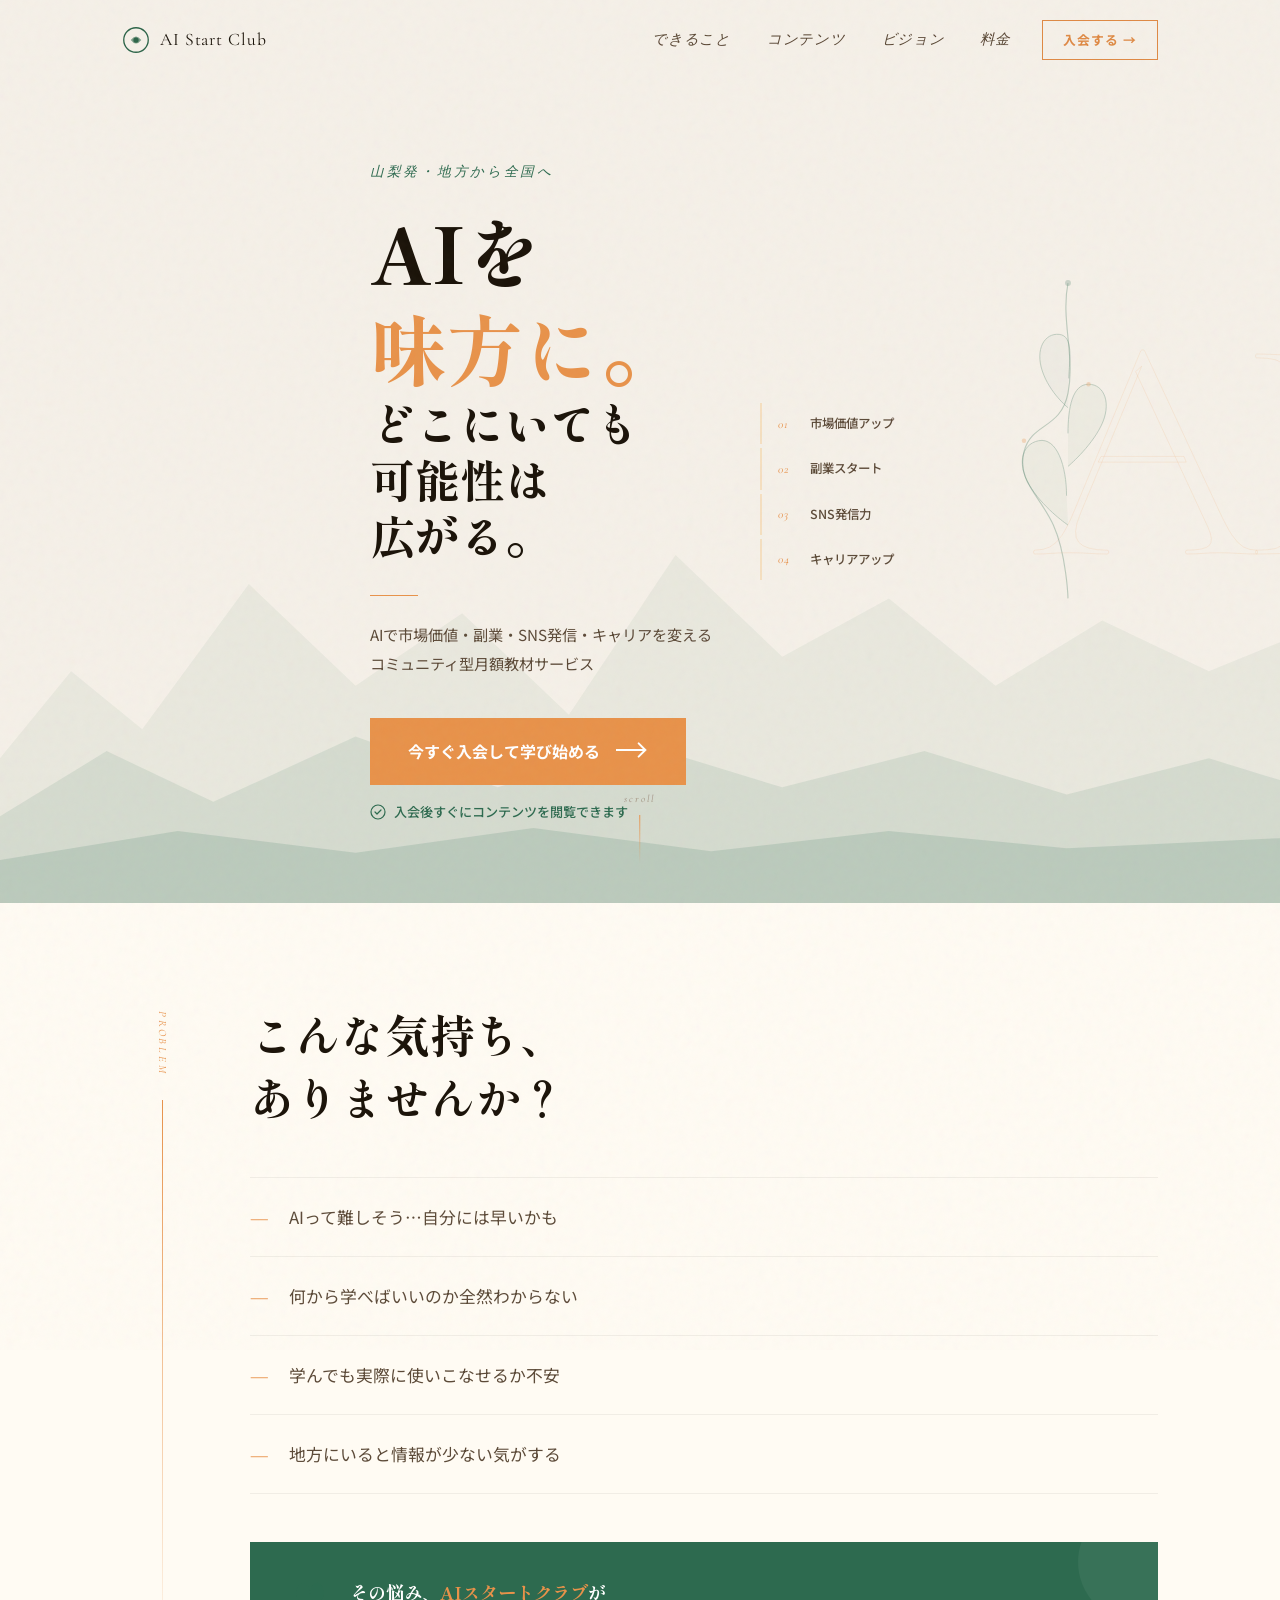
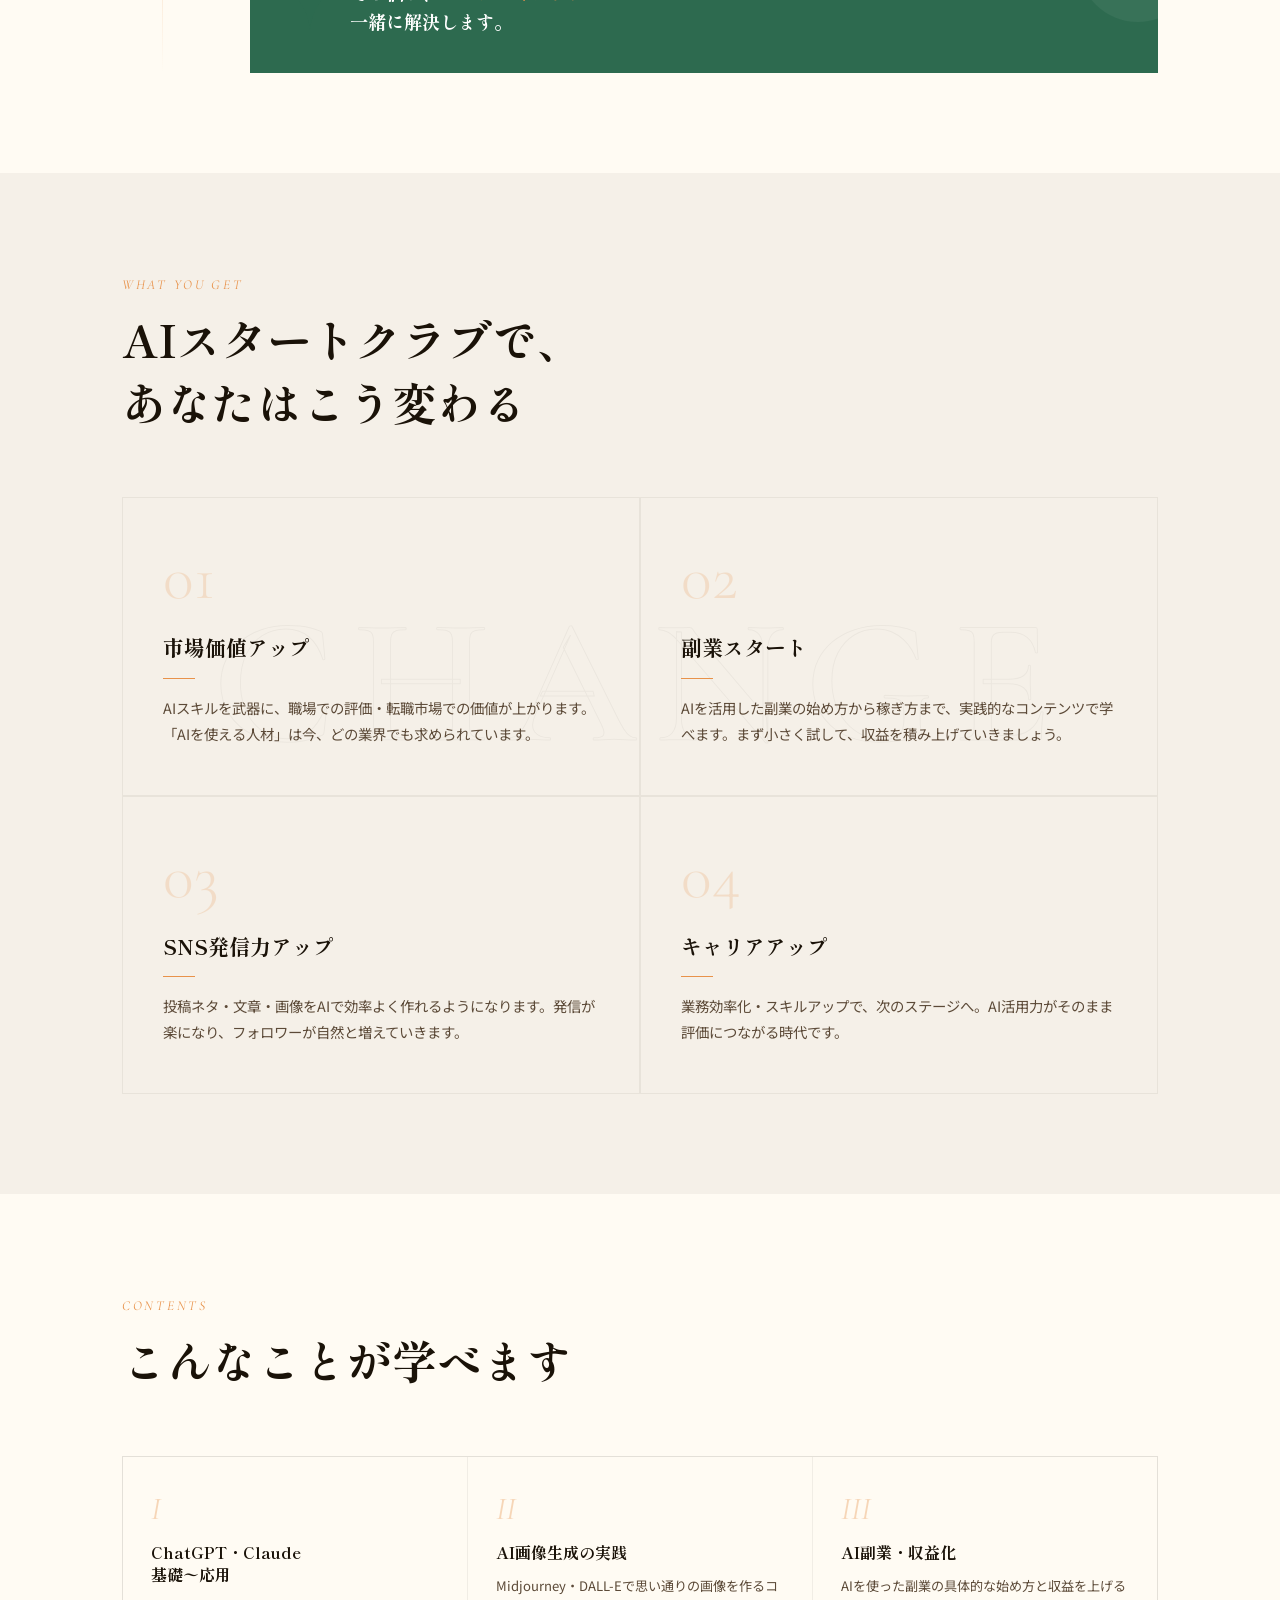
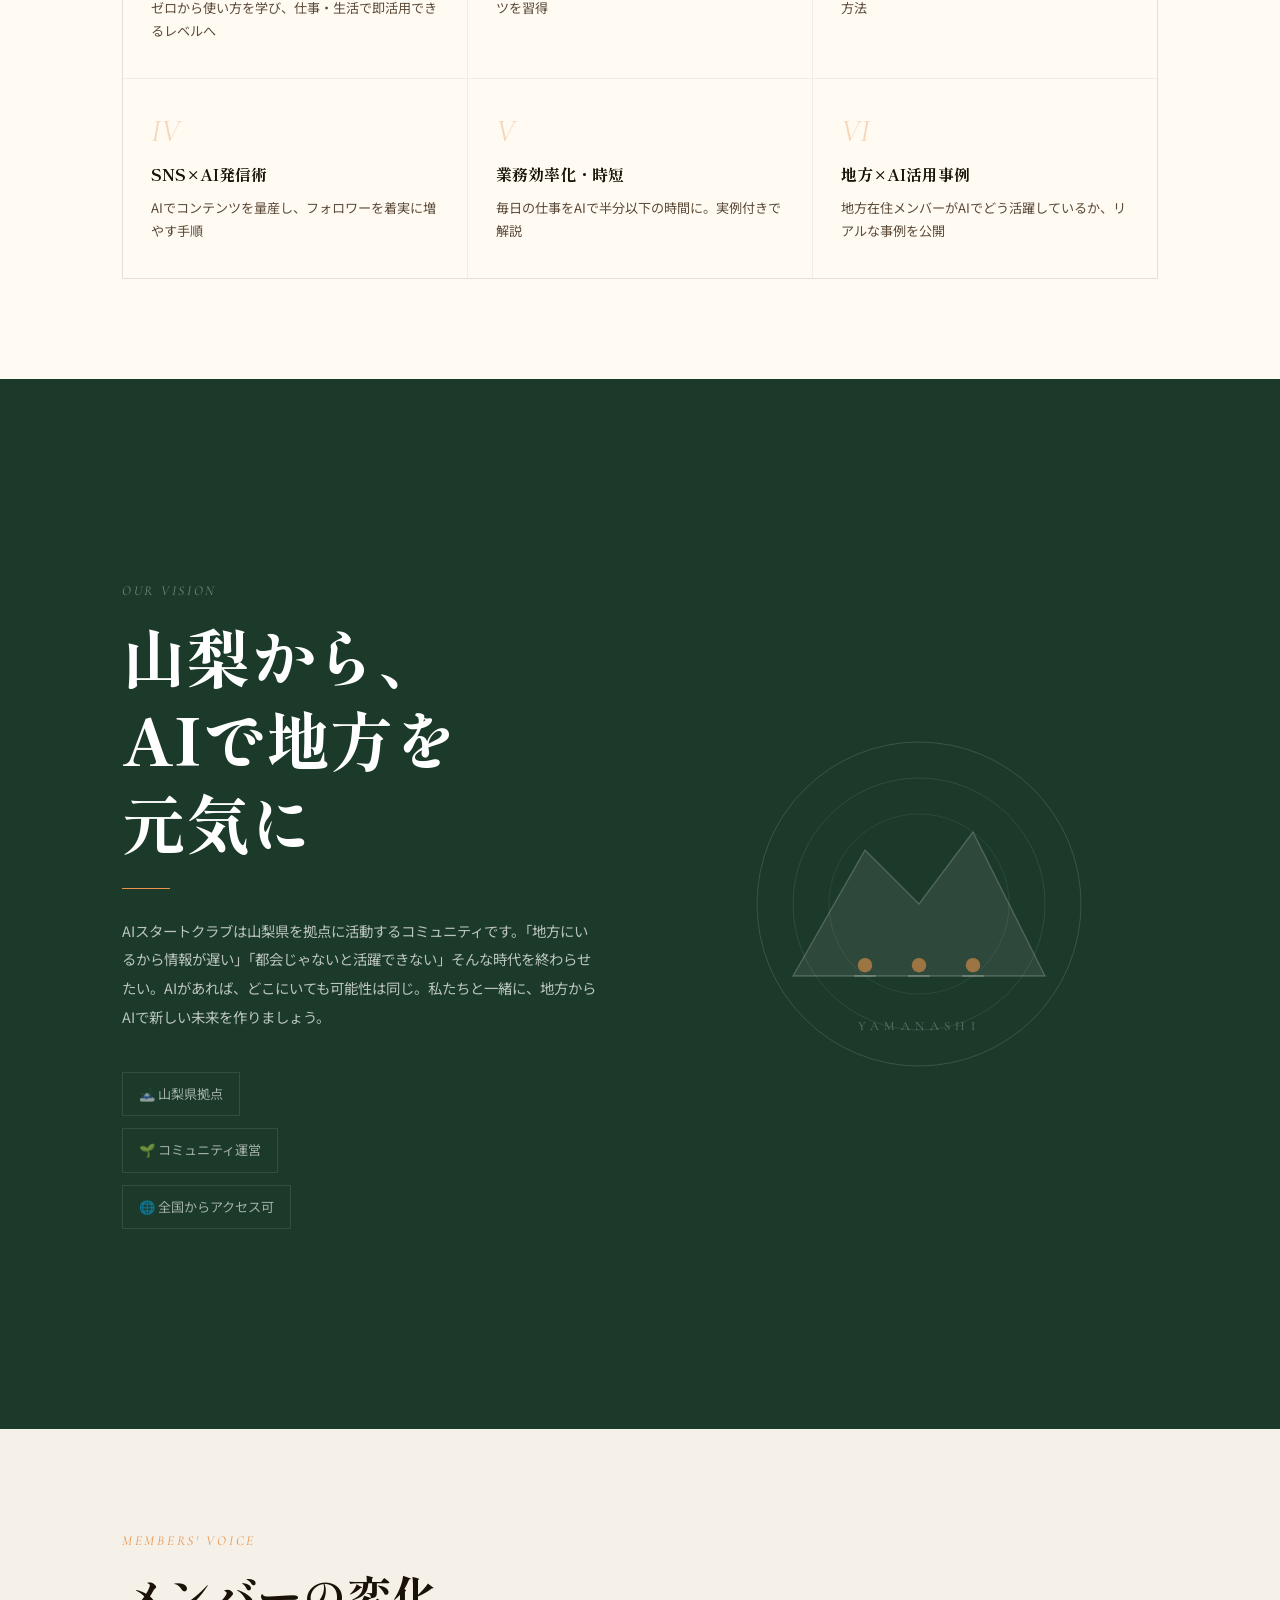
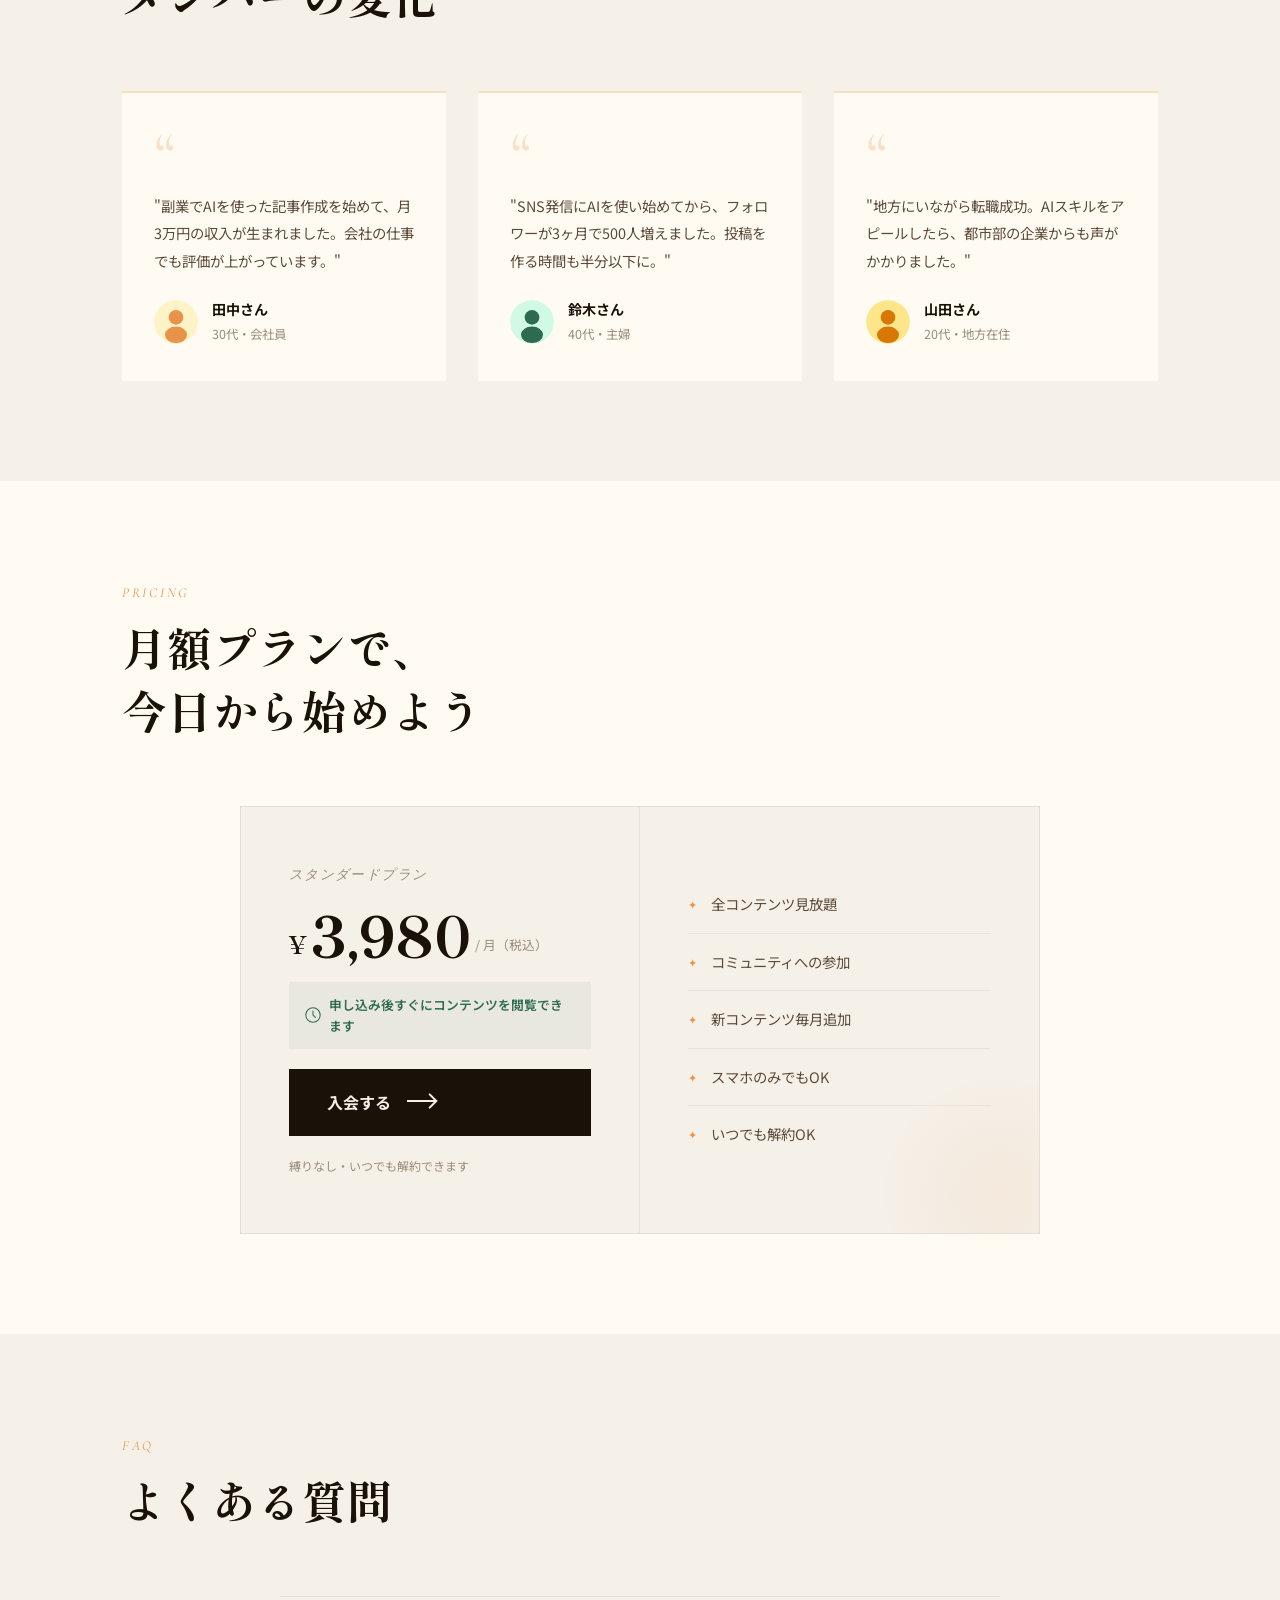
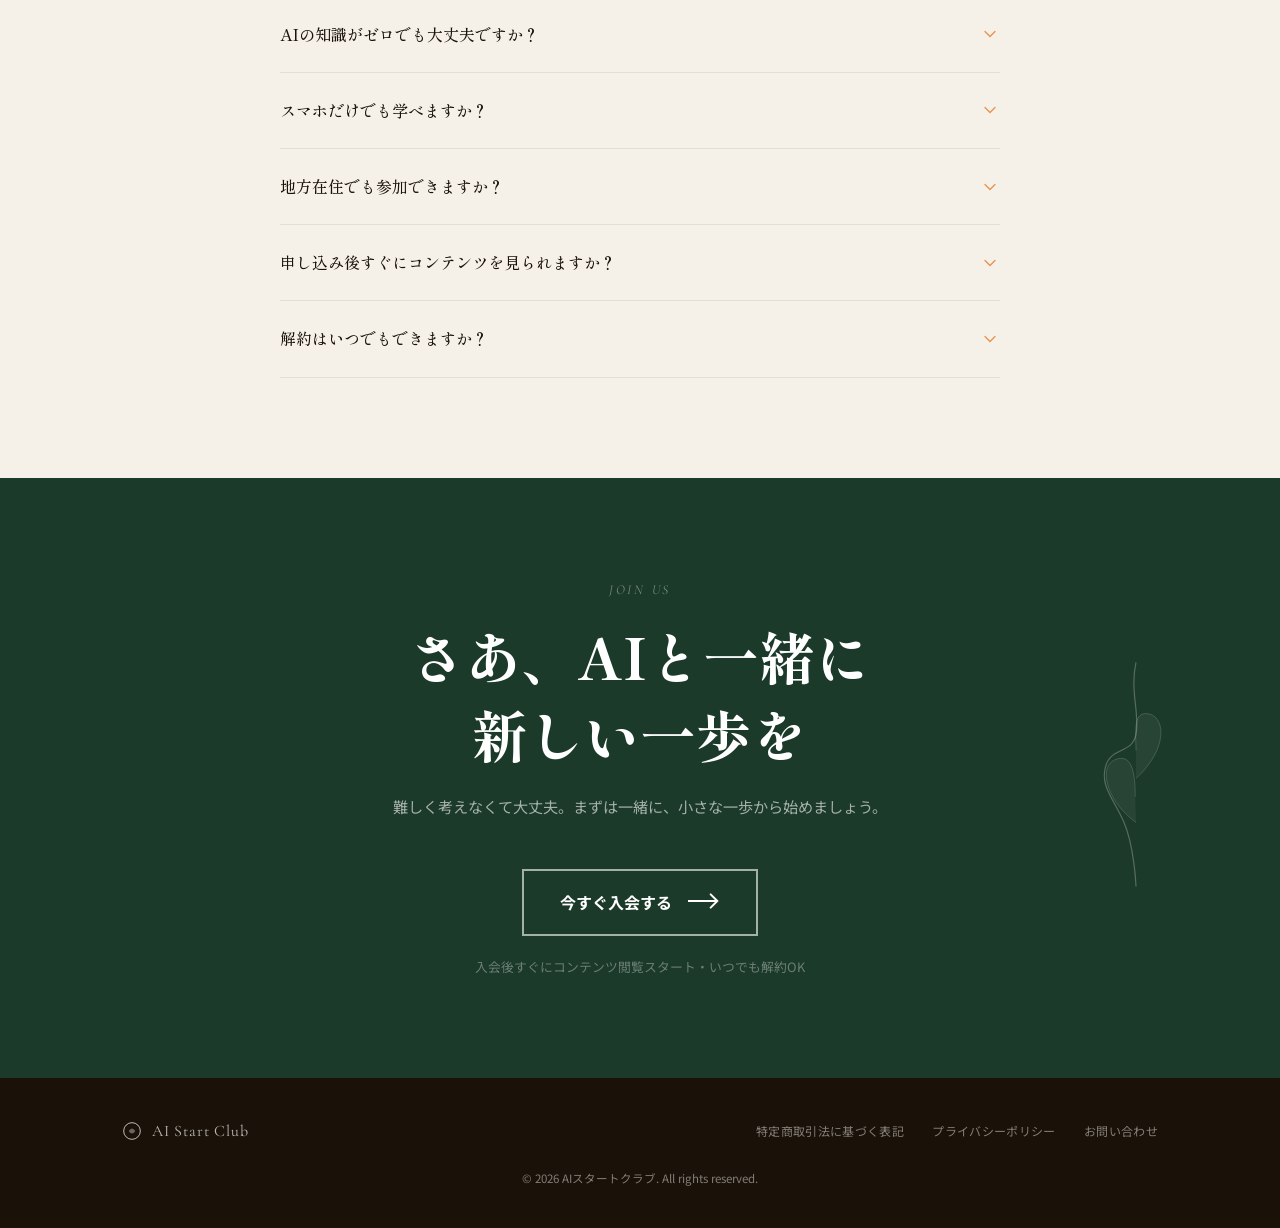
==== commit c5de4fc1: "ai-start-club: frontend-design plugin適用 - 山里の工芸誌デザイン・Shippori Mincho・SVGグレインテクスチャ" ====
--- a/projects/ai-start-club/index.html
+++ b/projects/ai-start-club/index.html
@@ -3,305 +3,360 @@
 <head>
   <meta charset="UTF-8">
   <meta name="viewport" content="width=device-width, initial-scale=1.0">
-  <meta name="description" content="AIスタートクラブは山梨発・地方から全国へ。AIで市場価値・副業・SNS発信・キャリアを変えるコミュニティ型月額教材サービス。入会後すぐ学び始められます。">
-  <title>AIスタートクラブ｜AIで変わる、あなたの可能性</title>
+  <meta name="description" content="AIスタートクラブ — 山梨発、地方から全国へ。AIで市場価値・副業・SNS発信・キャリアを変えるコミュニティ型月額教材サービス。">
+  <title>AIスタートクラブ｜山梨発、AIで変わる可能性</title>
+
+  <!-- Fonts: Shippori Mincho (和文明朝) + Cormorant Garamond (英文エディトリアル) + Noto Sans JP -->
   <link rel="preconnect" href="https://fonts.googleapis.com">
   <link rel="preconnect" href="https://fonts.gstatic.com" crossorigin>
-  <link href="https://fonts.googleapis.com/css2?family=Noto+Sans+JP:wght@400;500;700&family=Noto+Serif+JP:wght@400;700&family=Zen+Maru+Gothic:wght@400;700&display=swap" rel="stylesheet">
+  <link href="https://fonts.googleapis.com/css2?family=Shippori+Mincho:wght@400;500;700;800&family=Cormorant+Garamond:ital,wght@0,300;0,600;1,300;1,600&family=Noto+Sans+JP:wght@400;500;700&display=swap" rel="stylesheet">
+
   <link rel="stylesheet" href="style.css">
 </head>
 <body>
+
+  <!-- グレインオーバーレイ（全画面テクスチャ） -->
+  <div class="grain-overlay" aria-hidden="true"></div>
 
   <!-- ヘッダー -->
   <header class="header" id="header">
     <div class="header__inner">
       <a href="#" class="header__logo" aria-label="AIスタートクラブ トップへ">
-        <span class="header__logo-icon">🌱</span>
-        <span class="header__logo-text">AIスタートクラブ</span>
+        <svg class="header__logo-mark" viewBox="0 0 32 32" fill="none" xmlns="http://www.w3.org/2000/svg" aria-hidden="true">
+          <circle cx="16" cy="16" r="14" stroke="currentColor" stroke-width="1.5"/>
+          <path d="M10 16 Q16 8 22 16 Q16 24 10 16Z" fill="currentColor" opacity="0.6"/>
+          <circle cx="16" cy="16" r="3" fill="currentColor"/>
+        </svg>
+        <span>AI Start Club</span>
       </a>
       <nav class="header__nav" aria-label="メインナビゲーション">
         <a href="#benefits" class="header__nav-link">できること</a>
-        <a href="#contents" class="header__nav-link">学べる内容</a>
+        <a href="#contents" class="header__nav-link">コンテンツ</a>
+        <a href="#vision" class="header__nav-link">ビジョン</a>
         <a href="#price" class="header__nav-link">料金</a>
-        <a href="#faq" class="header__nav-link">FAQ</a>
       </nav>
-      <a href="#price" class="btn btn--primary btn--sm header__cta">入会する</a>
+      <a href="#price" class="header__cta">入会する <span aria-hidden="true">→</span></a>
       <button class="header__hamburger" id="hamburger" aria-label="メニューを開く" aria-expanded="false">
         <span></span><span></span><span></span>
       </button>
     </div>
-    <nav class="header__mobile-nav" id="mobileNav" aria-label="モバイルナビゲーション">
+    <div class="header__mobile-nav" id="mobileNav">
       <a href="#benefits" class="header__mobile-link">できること</a>
-      <a href="#contents" class="header__mobile-link">学べる内容</a>
+      <a href="#contents" class="header__mobile-link">コンテンツ</a>
+      <a href="#vision" class="header__mobile-link">ビジョン</a>
       <a href="#price" class="header__mobile-link">料金</a>
-      <a href="#faq" class="header__mobile-link">FAQ</a>
-      <a href="#price" class="btn btn--primary header__mobile-cta">入会する</a>
-    </nav>
+      <a href="#price" class="header__mobile-cta">入会する</a>
+    </div>
   </header>
 
   <main>
 
-    <!-- FV -->
+    <!-- ═══ FV ═══ -->
     <section class="hero" aria-labelledby="hero-title">
-      <div class="hero__bg-shape" aria-hidden="true"></div>
+
+      <!-- 大きな装飾数字 -->
+      <div class="hero__deco-num" aria-hidden="true">AI</div>
+
+      <!-- 植物モチーフSVG -->
+      <div class="hero__botanical" aria-hidden="true">
+        <svg viewBox="0 0 300 500" fill="none" xmlns="http://www.w3.org/2000/svg">
+          <path d="M150 480 C150 480 148 420 130 380 C112 340 80 320 90 280 C100 240 140 250 150 200 C160 150 140 100 150 50" stroke="#2D6A4F" stroke-width="1.5" fill="none" opacity="0.4"/>
+          <path d="M150 380 C150 380 120 360 100 330 C80 300 85 270 110 265 C135 260 148 300 148 340" stroke="#2D6A4F" stroke-width="1" fill="rgba(45,106,79,0.1)" opacity="0.5"/>
+          <path d="M150 300 C150 300 180 275 195 245 C210 215 200 188 178 188 C156 188 150 220 150 255" stroke="#2D6A4F" stroke-width="1" fill="rgba(45,106,79,0.1)" opacity="0.5"/>
+          <path d="M150 220 C150 220 125 200 115 170 C105 140 118 118 138 120 C158 122 152 155 151 180" stroke="#2D6A4F" stroke-width="1" fill="rgba(45,106,79,0.08)" opacity="0.5"/>
+          <circle cx="150" cy="50" r="4" fill="#2D6A4F" opacity="0.3"/>
+          <circle cx="90" cy="265" r="3" fill="#E8924A" opacity="0.4"/>
+          <circle cx="178" cy="188" r="3" fill="#E8924A" opacity="0.4"/>
+        </svg>
+      </div>
+
+      <!-- 山シルエット -->
       <div class="hero__mountains" aria-hidden="true">
-        <svg viewBox="0 0 1440 320" preserveAspectRatio="none" xmlns="http://www.w3.org/2000/svg">
-          <path d="M0,320 L0,180 L120,100 L240,160 L360,80 L480,140 L600,60 L720,120 L840,50 L960,110 L1080,70 L1200,130 L1320,90 L1440,150 L1440,320 Z" fill="rgba(45,106,79,0.12)"/>
-          <path d="M0,320 L0,220 L180,160 L360,200 L540,140 L720,180 L900,150 L1080,190 L1260,160 L1440,200 L1440,320 Z" fill="rgba(45,106,79,0.08)"/>
+        <svg viewBox="0 0 1440 280" preserveAspectRatio="none" xmlns="http://www.w3.org/2000/svg">
+          <path d="M0,280 L0,180 L80,120 L160,160 L280,60 L400,130 L520,80 L640,150 L760,40 L880,110 L1000,70 L1120,130 L1240,85 L1360,120 L1440,100 L1440,280 Z" fill="rgba(45,106,79,0.06)"/>
+          <path d="M0,280 L0,220 L120,175 L240,210 L400,165 L560,200 L720,170 L880,200 L1040,175 L1200,205 L1360,180 L1440,195 L1440,280 Z" fill="rgba(45,106,79,0.1)"/>
+          <path d="M0,280 L0,250 L200,230 L400,245 L600,228 L800,244 L1000,230 L1200,242 L1440,235 L1440,280 Z" fill="rgba(45,106,79,0.15)"/>
         </svg>
       </div>
+
       <div class="hero__inner">
-        <div class="hero__content fade-in">
-          <span class="hero__label">山梨発・地方から全国へ</span>
+        <div class="hero__content">
+          <p class="hero__origin hero__origin--reveal">山梨発・地方から全国へ</p>
           <h1 class="hero__title" id="hero-title">
-            AIを味方に。<br>
-            どこにいても、<br class="sp-only">あなたの可能性は広がる。
+            <span class="hero__title-line hero__title-line--1">AIを</span>
+            <span class="hero__title-line hero__title-line--2">味方に。</span>
+            <span class="hero__title-line hero__title-line--3">どこにいても</span>
+            <span class="hero__title-line hero__title-line--4">可能性は</span>
+            <span class="hero__title-line hero__title-line--5">広がる。</span>
           </h1>
-          <p class="hero__sub">
-            AIで市場価値・副業・SNS発信・キャリアを変える<br>
-            コミュニティ型教材サービス
-          </p>
-          <div class="hero__actions">
-            <a href="#price" class="btn btn--primary btn--lg hero__btn">
-              今すぐ入会して学び始める
-              <span class="btn__arrow">→</span>
+          <div class="hero__rule hero__rule--reveal" aria-hidden="true"></div>
+          <p class="hero__sub hero__sub--reveal">AIで市場価値・副業・SNS発信・キャリアを変える<br>コミュニティ型月額教材サービス</p>
+          <div class="hero__cta-wrap hero__cta-wrap--reveal">
+            <a href="#price" class="cta-btn">
+              <span class="cta-btn__text">今すぐ入会して学び始める</span>
+              <span class="cta-btn__arrow" aria-hidden="true">
+                <svg viewBox="0 0 24 12" fill="none"><path d="M0 6H22M17 1L22 6L17 11" stroke="currentColor" stroke-width="1.5" stroke-linecap="round"/></svg>
+              </span>
             </a>
             <p class="hero__note">
-              <span class="hero__note-icon">✓</span>入会後すぐにコンテンツを閲覧できます
+              <svg viewBox="0 0 16 16" fill="none" aria-hidden="true"><circle cx="8" cy="8" r="7" stroke="currentColor" stroke-width="1.2"/><path d="M5 8L7 10L11 6" stroke="currentColor" stroke-width="1.2" stroke-linecap="round" stroke-linejoin="round"/></svg>
+              入会後すぐにコンテンツを閲覧できます
             </p>
           </div>
         </div>
-        <div class="hero__visual fade-in fade-in--delay" aria-hidden="true">
-          <div class="hero__card-float hero__card-float--1">
-            <span>🤖</span> AI画像生成をマスター
-          </div>
-          <div class="hero__card-float hero__card-float--2">
-            <span>💼</span> 副業で月3万円達成
-          </div>
-          <div class="hero__card-float hero__card-float--3">
-            <span>📱</span> SNSフォロワー急増中
-          </div>
-          <div class="hero__orb hero__orb--1"></div>
-          <div class="hero__orb hero__orb--2"></div>
-        </div>
-      </div>
-      <div class="hero__scroll-hint" aria-hidden="true">
-        <span>scroll</span>
+
+        <!-- エディトリアル・サイドコラム -->
+        <aside class="hero__aside" aria-label="サービス特徴">
+          <div class="hero__aside-card hero__aside-card--1">
+            <span class="hero__aside-num" aria-hidden="true">01</span>
+            <p>市場価値アップ</p>
+          </div>
+          <div class="hero__aside-card hero__aside-card--2">
+            <span class="hero__aside-num" aria-hidden="true">02</span>
+            <p>副業スタート</p>
+          </div>
+          <div class="hero__aside-card hero__aside-card--3">
+            <span class="hero__aside-num" aria-hidden="true">03</span>
+            <p>SNS発信力</p>
+          </div>
+          <div class="hero__aside-card hero__aside-card--4">
+            <span class="hero__aside-num" aria-hidden="true">04</span>
+            <p>キャリアアップ</p>
+          </div>
+        </aside>
+      </div>
+
+      <!-- スクロールインジケーター -->
+      <div class="hero__scroll" aria-hidden="true">
+        <span class="hero__scroll-label">scroll</span>
         <div class="hero__scroll-line"></div>
       </div>
     </section>
 
-    <!-- 問題提起 -->
-    <section class="section section--cream" aria-labelledby="problem-title">
-      <div class="container">
-        <div class="section__head reveal">
-          <h2 class="section__title" id="problem-title">こんな気持ち、ありませんか？</h2>
-        </div>
-        <div class="problem__grid">
-          <article class="problem__card reveal">
-            <div class="problem__card-icon" aria-hidden="true">😓</div>
-            <p class="problem__text">AIって難しそう…<br>自分には早いかも</p>
-          </article>
-          <article class="problem__card reveal">
-            <div class="problem__card-icon" aria-hidden="true">🤔</div>
-            <p class="problem__text">何から学べばいいのか<br>全然わからない</p>
-          </article>
-          <article class="problem__card reveal">
-            <div class="problem__card-icon" aria-hidden="true">😰</div>
-            <p class="problem__text">学んでも実際に<br>使いこなせるか不安</p>
-          </article>
-          <article class="problem__card reveal">
-            <div class="problem__card-icon" aria-hidden="true">📍</div>
-            <p class="problem__text">地方にいると情報が<br>少ない気がする</p>
-          </article>
-        </div>
-        <div class="problem__resolve reveal">
-          <div class="problem__resolve-icon" aria-hidden="true">🌱</div>
-          <p class="problem__resolve-text">
-            その悩み、<strong>AIスタートクラブ</strong>が一緒に解決します。
-          </p>
-        </div>
-      </div>
-    </section>
-
-    <!-- ベネフィット -->
-    <section class="section" id="benefits" aria-labelledby="benefits-title">
-      <div class="container">
-        <div class="section__head reveal">
-          <span class="section__eyebrow">What you get</span>
-          <h2 class="section__title" id="benefits-title">AIスタートクラブで、<br>あなたはこう変わる</h2>
-        </div>
+    <!-- ═══ 問題提起 ═══ -->
+    <section class="section problem" aria-labelledby="problem-title">
+      <div class="container">
+        <div class="problem__layout">
+          <div class="problem__label-col" aria-hidden="true">
+            <p class="section-label">Problem</p>
+            <div class="section-label__line"></div>
+          </div>
+          <div class="problem__main">
+            <h2 class="section-title reveal" id="problem-title">こんな気持ち、<br>ありませんか？</h2>
+            <div class="problem__items">
+              <div class="problem__item reveal">
+                <span class="problem__item-mark" aria-hidden="true">—</span>
+                <p>AIって難しそう…自分には早いかも</p>
+              </div>
+              <div class="problem__item reveal">
+                <span class="problem__item-mark" aria-hidden="true">—</span>
+                <p>何から学べばいいのか全然わからない</p>
+              </div>
+              <div class="problem__item reveal">
+                <span class="problem__item-mark" aria-hidden="true">—</span>
+                <p>学んでも実際に使いこなせるか不安</p>
+              </div>
+              <div class="problem__item reveal">
+                <span class="problem__item-mark" aria-hidden="true">—</span>
+                <p>地方にいると情報が少ない気がする</p>
+              </div>
+            </div>
+            <div class="problem__resolve reveal">
+              <div class="problem__resolve-inner">
+                <svg class="problem__resolve-leaf" viewBox="0 0 60 80" fill="none" aria-hidden="true">
+                  <path d="M30 75 C30 75 29 55 20 40 C11 25 5 20 12 8 C19 -4 30 5 30 20 C30 35 30 55 30 75" fill="#2D6A4F" opacity="0.2"/>
+                  <path d="M30 75 C30 75 31 55 40 40 C49 25 55 20 48 8 C41 -4 30 5 30 20" fill="#2D6A4F" opacity="0.15"/>
+                </svg>
+                <p>その悩み、<strong>AIスタートクラブ</strong>が<br>一緒に解決します。</p>
+              </div>
+            </div>
+          </div>
+        </div>
+      </div>
+    </section>
+
+    <!-- ═══ ベネフィット ═══ -->
+    <section class="section benefits" id="benefits" aria-labelledby="benefits-title">
+      <div class="benefits__bg-text" aria-hidden="true">CHANGE</div>
+      <div class="container">
+        <header class="section-header reveal">
+          <p class="section-label">What you get</p>
+          <h2 class="section-title" id="benefits-title">AIスタートクラブで、<br>あなたはこう変わる</h2>
+        </header>
+
         <div class="benefits__grid">
-          <article class="benefit-card reveal">
-            <div class="benefit-card__icon" aria-hidden="true">📈</div>
-            <h3 class="benefit-card__title">市場価値アップ</h3>
-            <p class="benefit-card__text">AIスキルを武器に、職場での評価・転職市場での価値が上がります。「AIを使える人材」は今、どの業界でも求められています。</p>
-            <div class="benefit-card__tag">キャリア</div>
-          </article>
-          <article class="benefit-card reveal">
-            <div class="benefit-card__icon" aria-hidden="true">💰</div>
-            <h3 class="benefit-card__title">副業スタート</h3>
-            <p class="benefit-card__text">AIを活用した副業の始め方から稼ぎ方まで、実践的なコンテンツで学べます。まず小さく試して、収益を積み上げていきましょう。</p>
-            <div class="benefit-card__tag">副業</div>
-          </article>
-          <article class="benefit-card reveal">
-            <div class="benefit-card__icon" aria-hidden="true">📱</div>
-            <h3 class="benefit-card__title">SNS発信力アップ</h3>
-            <p class="benefit-card__text">投稿ネタ・文章・画像をAIで効率よく作れるようになります。発信が楽になり、フォロワーが自然と増えていきます。</p>
-            <div class="benefit-card__tag">SNS</div>
-          </article>
-          <article class="benefit-card reveal">
-            <div class="benefit-card__icon" aria-hidden="true">🚀</div>
-            <h3 class="benefit-card__title">キャリアアップ</h3>
-            <p class="benefit-card__text">業務効率化・スキルアップで、次のステージへ。AI活用力がそのまま評価につながる時代です。</p>
-            <div class="benefit-card__tag">成長</div>
-          </article>
-        </div>
-      </div>
-    </section>
-
-    <!-- 学べる内容 -->
-    <section class="section section--warm" id="contents" aria-labelledby="contents-title">
-      <div class="container">
-        <div class="section__head reveal">
-          <span class="section__eyebrow">Contents</span>
-          <h2 class="section__title" id="contents-title">こんなことが学べます</h2>
-        </div>
+          <article class="benefit-item reveal">
+            <div class="benefit-item__num" aria-hidden="true">01</div>
+            <div class="benefit-item__body">
+              <h3 class="benefit-item__title">市場価値アップ</h3>
+              <div class="benefit-item__rule" aria-hidden="true"></div>
+              <p class="benefit-item__text">AIスキルを武器に、職場での評価・転職市場での価値が上がります。「AIを使える人材」は今、どの業界でも求められています。</p>
+            </div>
+          </article>
+          <article class="benefit-item reveal">
+            <div class="benefit-item__num" aria-hidden="true">02</div>
+            <div class="benefit-item__body">
+              <h3 class="benefit-item__title">副業スタート</h3>
+              <div class="benefit-item__rule" aria-hidden="true"></div>
+              <p class="benefit-item__text">AIを活用した副業の始め方から稼ぎ方まで、実践的なコンテンツで学べます。まず小さく試して、収益を積み上げていきましょう。</p>
+            </div>
+          </article>
+          <article class="benefit-item reveal">
+            <div class="benefit-item__num" aria-hidden="true">03</div>
+            <div class="benefit-item__body">
+              <h3 class="benefit-item__title">SNS発信力アップ</h3>
+              <div class="benefit-item__rule" aria-hidden="true"></div>
+              <p class="benefit-item__text">投稿ネタ・文章・画像をAIで効率よく作れるようになります。発信が楽になり、フォロワーが自然と増えていきます。</p>
+            </div>
+          </article>
+          <article class="benefit-item reveal">
+            <div class="benefit-item__num" aria-hidden="true">04</div>
+            <div class="benefit-item__body">
+              <h3 class="benefit-item__title">キャリアアップ</h3>
+              <div class="benefit-item__rule" aria-hidden="true"></div>
+              <p class="benefit-item__text">業務効率化・スキルアップで、次のステージへ。AI活用力がそのまま評価につながる時代です。</p>
+            </div>
+          </article>
+        </div>
+      </div>
+    </section>
+
+    <!-- ═══ 学べる内容 ═══ -->
+    <section class="section contents" id="contents" aria-labelledby="contents-title">
+      <div class="container">
+        <header class="section-header reveal">
+          <p class="section-label">Contents</p>
+          <h2 class="section-title" id="contents-title">こんなことが学べます</h2>
+        </header>
         <div class="contents__grid">
-          <article class="content-card reveal">
-            <div class="content-card__num" aria-hidden="true">01</div>
-            <h3 class="content-card__title">ChatGPT・Claude 基礎〜応用</h3>
-            <p class="content-card__text">ゼロから使い方を学び、仕事・生活で即活用できるレベルへ</p>
-          </article>
-          <article class="content-card reveal">
-            <div class="content-card__num" aria-hidden="true">02</div>
-            <h3 class="content-card__title">AI画像生成の実践</h3>
-            <p class="content-card__text">Midjourney・DALL-Eで思い通りの画像を作るコツを習得</p>
-          </article>
-          <article class="content-card reveal">
-            <div class="content-card__num" aria-hidden="true">03</div>
-            <h3 class="content-card__title">AI副業・収益化</h3>
-            <p class="content-card__text">AIを使った副業の具体的な始め方と収益を上げる方法</p>
-          </article>
-          <article class="content-card reveal">
-            <div class="content-card__num" aria-hidden="true">04</div>
-            <h3 class="content-card__title">SNS×AI発信術</h3>
-            <p class="content-card__text">AIでコンテンツを量産し、フォロワーを着実に増やす手順</p>
-          </article>
-          <article class="content-card reveal">
-            <div class="content-card__num" aria-hidden="true">05</div>
-            <h3 class="content-card__title">業務効率化・時短</h3>
-            <p class="content-card__text">毎日の仕事をAIで半分以下の時間に。実例付きで解説</p>
-          </article>
-          <article class="content-card reveal">
-            <div class="content-card__num" aria-hidden="true">06</div>
-            <h3 class="content-card__title">地方×AI活用事例</h3>
-            <p class="content-card__text">地方在住のメンバーがAIでどう活躍しているか、リアルな事例を公開</p>
-          </article>
-        </div>
-      </div>
-    </section>
-
-    <!-- ビジョン -->
-    <section class="section vision" aria-labelledby="vision-title">
-      <div class="vision__bg" aria-hidden="true">
-        <svg viewBox="0 0 1440 600" preserveAspectRatio="none" xmlns="http://www.w3.org/2000/svg">
-          <defs>
-            <linearGradient id="visionGrad" x1="0%" y1="0%" x2="100%" y2="100%">
-              <stop offset="0%" style="stop-color:#2D6A4F;stop-opacity:1" />
-              <stop offset="100%" style="stop-color:#1B4332;stop-opacity:1" />
-            </linearGradient>
-          </defs>
-          <rect width="1440" height="600" fill="url(#visionGrad)"/>
-          <circle cx="200" cy="100" r="200" fill="rgba(82,183,136,0.15)"/>
-          <circle cx="1300" cy="500" r="250" fill="rgba(82,183,136,0.1)"/>
-        </svg>
-      </div>
-      <div class="container vision__inner">
-        <div class="vision__content reveal">
-          <span class="section__eyebrow vision__eyebrow">Our Vision</span>
-          <h2 class="vision__title" id="vision-title">山梨から、AIで地方を元気に</h2>
-          <p class="vision__text">
-            AIスタートクラブは山梨県を拠点に活動するコミュニティです。<br>
-            「地方にいるから情報が遅い」「都会じゃないと活躍できない」<br>
-            そんな時代を終わらせたい。<br><br>
-            AIがあれば、どこにいても可能性は同じ。<br>
-            私たちと一緒に、地方からAIで新しい未来を作りましょう。
-          </p>
-          <div class="vision__stats">
-            <div class="vision__stat">
-              <span class="vision__stat-num">🗻</span>
-              <span class="vision__stat-label">山梨県拠点</span>
-            </div>
-            <div class="vision__stat">
-              <span class="vision__stat-num">🤝</span>
-              <span class="vision__stat-label">コミュニティ運営</span>
-            </div>
-            <div class="vision__stat">
-              <span class="vision__stat-num">🌏</span>
-              <span class="vision__stat-label">全国からアクセス可</span>
-            </div>
-          </div>
-        </div>
-      </div>
-    </section>
-
-    <!-- 会員の声 -->
-    <section class="section section--cream" aria-labelledby="voices-title">
-      <div class="container">
-        <div class="section__head reveal">
-          <span class="section__eyebrow">Members' Voice</span>
-          <h2 class="section__title" id="voices-title">メンバーの変化</h2>
-        </div>
+          <article class="content-item reveal">
+            <span class="content-item__index" aria-hidden="true">I</span>
+            <h3 class="content-item__title">ChatGPT・Claude<br>基礎〜応用</h3>
+            <p class="content-item__text">ゼロから使い方を学び、仕事・生活で即活用できるレベルへ</p>
+          </article>
+          <article class="content-item reveal">
+            <span class="content-item__index" aria-hidden="true">II</span>
+            <h3 class="content-item__title">AI画像生成の実践</h3>
+            <p class="content-item__text">Midjourney・DALL-Eで思い通りの画像を作るコツを習得</p>
+          </article>
+          <article class="content-item reveal">
+            <span class="content-item__index" aria-hidden="true">III</span>
+            <h3 class="content-item__title">AI副業・収益化</h3>
+            <p class="content-item__text">AIを使った副業の具体的な始め方と収益を上げる方法</p>
+          </article>
+          <article class="content-item reveal">
+            <span class="content-item__index" aria-hidden="true">IV</span>
+            <h3 class="content-item__title">SNS×AI発信術</h3>
+            <p class="content-item__text">AIでコンテンツを量産し、フォロワーを着実に増やす手順</p>
+          </article>
+          <article class="content-item reveal">
+            <span class="content-item__index" aria-hidden="true">V</span>
+            <h3 class="content-item__title">業務効率化・時短</h3>
+            <p class="content-item__text">毎日の仕事をAIで半分以下の時間に。実例付きで解説</p>
+          </article>
+          <article class="content-item reveal">
+            <span class="content-item__index" aria-hidden="true">VI</span>
+            <h3 class="content-item__title">地方×AI活用事例</h3>
+            <p class="content-item__text">地方在住メンバーがAIでどう活躍しているか、リアルな事例を公開</p>
+          </article>
+        </div>
+      </div>
+    </section>
+
+    <!-- ═══ ビジョン ═══ -->
+    <section class="section vision" id="vision" aria-labelledby="vision-title">
+      <div class="vision__inner">
+        <div class="vision__text-col reveal">
+          <p class="section-label vision__label">Our Vision</p>
+          <h2 class="vision__title" id="vision-title">山梨から、<br>AIで地方を<br>元気に</h2>
+          <div class="vision__rule" aria-hidden="true"></div>
+          <p class="vision__body">AIスタートクラブは山梨県を拠点に活動するコミュニティです。「地方にいるから情報が遅い」「都会じゃないと活躍できない」そんな時代を終わらせたい。AIがあれば、どこにいても可能性は同じ。私たちと一緒に、地方からAIで新しい未来を作りましょう。</p>
+          <div class="vision__tags">
+            <span class="vision__tag">🗻 山梨県拠点</span>
+            <span class="vision__tag">🌱 コミュニティ運営</span>
+            <span class="vision__tag">🌐 全国からアクセス可</span>
+          </div>
+        </div>
+        <div class="vision__art-col" aria-hidden="true">
+          <svg class="vision__circle-art" viewBox="0 0 400 400" fill="none" xmlns="http://www.w3.org/2000/svg">
+            <circle cx="200" cy="200" r="180" stroke="rgba(255,255,255,0.15)" stroke-width="1"/>
+            <circle cx="200" cy="200" r="140" stroke="rgba(255,255,255,0.1)" stroke-width="1"/>
+            <circle cx="200" cy="200" r="100" stroke="rgba(255,255,255,0.08)" stroke-width="1"/>
+            <!-- 山 -->
+            <path d="M60 280 L140 140 L200 200 L260 120 L340 280 Z" fill="rgba(255,255,255,0.08)" stroke="rgba(255,255,255,0.2)" stroke-width="1.5"/>
+            <!-- 人々のシルエット -->
+            <circle cx="140" cy="268" r="8" fill="rgba(232,146,74,0.6)"/>
+            <circle cx="200" cy="268" r="8" fill="rgba(232,146,74,0.6)"/>
+            <circle cx="260" cy="268" r="8" fill="rgba(232,146,74,0.6)"/>
+            <path d="M128 280 L152 280" stroke="rgba(255,255,255,0.3)" stroke-width="1.5"/>
+            <path d="M188 280 L212 280" stroke="rgba(255,255,255,0.3)" stroke-width="1.5"/>
+            <path d="M248 280 L272 280" stroke="rgba(255,255,255,0.3)" stroke-width="1.5"/>
+            <!-- Yamanashi テキスト -->
+            <text x="200" y="340" text-anchor="middle" font-family="'Cormorant Garamond', serif" font-size="14" fill="rgba(255,255,255,0.3)" letter-spacing="6">YAMANASHI</text>
+          </svg>
+        </div>
+      </div>
+    </section>
+
+    <!-- ═══ 会員の声 ═══ -->
+    <section class="section voices" aria-labelledby="voices-title">
+      <div class="container">
+        <header class="section-header reveal">
+          <p class="section-label">Members' Voice</p>
+          <h2 class="section-title" id="voices-title">メンバーの変化</h2>
+        </header>
         <div class="voices__grid">
-          <article class="voice-card reveal">
-            <div class="voice-card__quote" aria-hidden="true">"</div>
-            <p class="voice-card__text">副業でAIを使った記事作成を始めて、月3万円の収入が生まれました。会社の仕事でも評価が上がっています。</p>
-            <footer class="voice-card__footer">
-              <div class="voice-card__avatar" aria-hidden="true">
-                <svg viewBox="0 0 60 60" xmlns="http://www.w3.org/2000/svg">
-                  <circle cx="30" cy="30" r="30" fill="#FEF3C7"/>
-                  <circle cx="30" cy="24" r="10" fill="#F59E0B"/>
-                  <ellipse cx="30" cy="46" rx="16" ry="12" fill="#F59E0B"/>
+          <article class="voice-item reveal">
+            <blockquote class="voice-item__quote">
+              <p>"副業でAIを使った記事作成を始めて、月3万円の収入が生まれました。会社の仕事でも評価が上がっています。"</p>
+            </blockquote>
+            <footer class="voice-item__footer">
+              <div class="voice-item__avatar" aria-hidden="true">
+                <svg viewBox="0 0 48 48" fill="none" xmlns="http://www.w3.org/2000/svg">
+                  <circle cx="24" cy="24" r="24" fill="#FEF3C7"/>
+                  <circle cx="24" cy="19" r="8" fill="#E8924A"/>
+                  <ellipse cx="24" cy="38" rx="12" ry="9" fill="#E8924A"/>
                 </svg>
               </div>
-              <div class="voice-card__info">
-                <span class="voice-card__name">田中さん</span>
-                <span class="voice-card__attr">30代・会社員</span>
+              <div>
+                <p class="voice-item__name">田中さん</p>
+                <p class="voice-item__attr">30代・会社員</p>
               </div>
             </footer>
           </article>
-          <article class="voice-card reveal">
-            <div class="voice-card__quote" aria-hidden="true">"</div>
-            <p class="voice-card__text">SNS発信にAIを使い始めてから、フォロワーが3ヶ月で500人増えました。投稿を作る時間も半分以下に。</p>
-            <footer class="voice-card__footer">
-              <div class="voice-card__avatar" aria-hidden="true">
-                <svg viewBox="0 0 60 60" xmlns="http://www.w3.org/2000/svg">
-                  <circle cx="30" cy="30" r="30" fill="#D1FAE5"/>
-                  <circle cx="30" cy="24" r="10" fill="#2D6A4F"/>
-                  <ellipse cx="30" cy="46" rx="16" ry="12" fill="#2D6A4F"/>
+          <article class="voice-item reveal">
+            <blockquote class="voice-item__quote">
+              <p>"SNS発信にAIを使い始めてから、フォロワーが3ヶ月で500人増えました。投稿を作る時間も半分以下に。"</p>
+            </blockquote>
+            <footer class="voice-item__footer">
+              <div class="voice-item__avatar" aria-hidden="true">
+                <svg viewBox="0 0 48 48" fill="none" xmlns="http://www.w3.org/2000/svg">
+                  <circle cx="24" cy="24" r="24" fill="#D1FAE5"/>
+                  <circle cx="24" cy="19" r="8" fill="#2D6A4F"/>
+                  <ellipse cx="24" cy="38" rx="12" ry="9" fill="#2D6A4F"/>
                 </svg>
               </div>
-              <div class="voice-card__info">
-                <span class="voice-card__name">鈴木さん</span>
-                <span class="voice-card__attr">40代・主婦</span>
+              <div>
+                <p class="voice-item__name">鈴木さん</p>
+                <p class="voice-item__attr">40代・主婦</p>
               </div>
             </footer>
           </article>
-          <article class="voice-card reveal">
-            <div class="voice-card__quote" aria-hidden="true">"</div>
-            <p class="voice-card__text">地方にいながら転職成功。AIスキルをアピールしたら、都市部の企業からも声がかかりました。</p>
-            <footer class="voice-card__footer">
-              <div class="voice-card__avatar" aria-hidden="true">
-                <svg viewBox="0 0 60 60" xmlns="http://www.w3.org/2000/svg">
-                  <circle cx="30" cy="30" r="30" fill="#FEE2E2"/>
-                  <circle cx="30" cy="24" r="10" fill="#D97706"/>
-                  <ellipse cx="30" cy="46" rx="16" ry="12" fill="#D97706"/>
+          <article class="voice-item reveal">
+            <blockquote class="voice-item__quote">
+              <p>"地方にいながら転職成功。AIスキルをアピールしたら、都市部の企業からも声がかかりました。"</p>
+            </blockquote>
+            <footer class="voice-item__footer">
+              <div class="voice-item__avatar" aria-hidden="true">
+                <svg viewBox="0 0 48 48" fill="none" xmlns="http://www.w3.org/2000/svg">
+                  <circle cx="24" cy="24" r="24" fill="#FDE68A"/>
+                  <circle cx="24" cy="19" r="8" fill="#D97706"/>
+                  <ellipse cx="24" cy="38" rx="12" ry="9" fill="#D97706"/>
                 </svg>
               </div>
-              <div class="voice-card__info">
-                <span class="voice-card__name">山田さん</span>
-                <span class="voice-card__attr">20代・地方在住</span>
+              <div>
+                <p class="voice-item__name">山田さん</p>
+                <p class="voice-item__attr">20代・地方在住</p>
               </div>
             </footer>
           </article>
@@ -309,97 +364,115 @@
       </div>
     </section>
 
-    <!-- 料金 -->
-    <section class="section" id="price" aria-labelledby="price-title">
-      <div class="container">
-        <div class="section__head reveal">
-          <span class="section__eyebrow">Pricing</span>
-          <h2 class="section__title" id="price-title">月額プランで、今日から始めよう</h2>
-        </div>
-        <div class="price-box reveal">
-          <div class="price-box__badge">今すぐ始められる</div>
-          <div class="price-box__plan">スタンダードプラン</div>
-          <div class="price-box__amount">
-            <span class="price-box__yen">¥</span>
-            <span class="price-box__num">3,980</span>
-            <span class="price-box__unit">/ 月（税込）</span>
-          </div>
-          <ul class="price-box__features">
-            <li><span class="price-box__check" aria-hidden="true">✓</span> 全コンテンツ見放題</li>
-            <li><span class="price-box__check" aria-hidden="true">✓</span> コミュニティへの参加</li>
-            <li><span class="price-box__check" aria-hidden="true">✓</span> 新コンテンツ毎月追加</li>
-            <li><span class="price-box__check" aria-hidden="true">✓</span> いつでも解約OK</li>
-          </ul>
-          <div class="price-box__immediate">
-            <span class="price-box__immediate-icon" aria-hidden="true">⚡</span>
-            申し込み後すぐにコンテンツを閲覧できます
-          </div>
-          <a href="#" class="btn btn--primary btn--xl price-box__cta">入会する</a>
-          <p class="price-box__note">縛りなし・いつでも解約できます</p>
-        </div>
-      </div>
-    </section>
-
-    <!-- FAQ -->
-    <section class="section section--cream" id="faq" aria-labelledby="faq-title">
-      <div class="container">
-        <div class="section__head reveal">
-          <span class="section__eyebrow">FAQ</span>
-          <h2 class="section__title" id="faq-title">よくある質問</h2>
-        </div>
+    <!-- ═══ 料金 ═══ -->
+    <section class="section pricing" id="price" aria-labelledby="price-title">
+      <div class="container">
+        <header class="section-header reveal">
+          <p class="section-label">Pricing</p>
+          <h2 class="section-title" id="price-title">月額プランで、<br>今日から始めよう</h2>
+        </header>
+        <div class="price-card reveal">
+          <div class="price-card__inner">
+            <div class="price-card__left">
+              <p class="price-card__plan">スタンダードプラン</p>
+              <div class="price-card__amount">
+                <span class="price-card__yen">¥</span>
+                <span class="price-card__num">3,980</span>
+                <span class="price-card__unit">/ 月（税込）</span>
+              </div>
+              <div class="price-card__immediate">
+                <svg viewBox="0 0 20 20" fill="none" aria-hidden="true"><circle cx="10" cy="10" r="9" stroke="currentColor" stroke-width="1.3"/><path d="M10 5V10L13 13" stroke="currentColor" stroke-width="1.3" stroke-linecap="round"/></svg>
+                申し込み後すぐにコンテンツを閲覧できます
+              </div>
+              <a href="#" class="cta-btn cta-btn--dark">
+                <span class="cta-btn__text">入会する</span>
+                <span class="cta-btn__arrow" aria-hidden="true">
+                  <svg viewBox="0 0 24 12" fill="none"><path d="M0 6H22M17 1L22 6L17 11" stroke="currentColor" stroke-width="1.5" stroke-linecap="round"/></svg>
+                </span>
+              </a>
+              <p class="price-card__note">縛りなし・いつでも解約できます</p>
+            </div>
+            <div class="price-card__right">
+              <ul class="price-card__features">
+                <li>
+                  <span aria-hidden="true">✦</span>
+                  全コンテンツ見放題
+                </li>
+                <li>
+                  <span aria-hidden="true">✦</span>
+                  コミュニティへの参加
+                </li>
+                <li>
+                  <span aria-hidden="true">✦</span>
+                  新コンテンツ毎月追加
+                </li>
+                <li>
+                  <span aria-hidden="true">✦</span>
+                  スマホのみでもOK
+                </li>
+                <li>
+                  <span aria-hidden="true">✦</span>
+                  いつでも解約OK
+                </li>
+              </ul>
+            </div>
+          </div>
+          <!-- 装飾：有機的な円 -->
+          <div class="price-card__orb" aria-hidden="true"></div>
+        </div>
+      </div>
+    </section>
+
+    <!-- ═══ FAQ ═══ -->
+    <section class="section faq" id="faq" aria-labelledby="faq-title">
+      <div class="container">
+        <header class="section-header reveal">
+          <p class="section-label">FAQ</p>
+          <h2 class="section-title" id="faq-title">よくある質問</h2>
+        </header>
         <div class="faq__list">
           <details class="faq__item reveal">
-            <summary class="faq__question">
-              <span class="faq__q-icon" aria-hidden="true">Q</span>
-              AIの知識がゼロでも大丈夫ですか？
-              <span class="faq__arrow" aria-hidden="true">▼</span>
+            <summary class="faq__q">
+              <span>AIの知識がゼロでも大丈夫ですか？</span>
+              <svg class="faq__arrow" viewBox="0 0 24 24" fill="none" aria-hidden="true"><path d="M6 9L12 15L18 9" stroke="currentColor" stroke-width="1.5" stroke-linecap="round"/></svg>
             </summary>
-            <div class="faq__answer">
-              <span class="faq__a-icon" aria-hidden="true">A</span>
+            <div class="faq__a">
               <p>はい、まったく問題ありません。基礎から丁寧に学べるコンテンツを用意しています。スマホだけでも始められます。</p>
             </div>
           </details>
           <details class="faq__item reveal">
-            <summary class="faq__question">
-              <span class="faq__q-icon" aria-hidden="true">Q</span>
-              スマホだけでも学べますか？
-              <span class="faq__arrow" aria-hidden="true">▼</span>
+            <summary class="faq__q">
+              <span>スマホだけでも学べますか？</span>
+              <svg class="faq__arrow" viewBox="0 0 24 24" fill="none" aria-hidden="true"><path d="M6 9L12 15L18 9" stroke="currentColor" stroke-width="1.5" stroke-linecap="round"/></svg>
             </summary>
-            <div class="faq__answer">
-              <span class="faq__a-icon" aria-hidden="true">A</span>
+            <div class="faq__a">
               <p>はい、スマートフォンのみでもすべてのコンテンツを閲覧できます。</p>
             </div>
           </details>
           <details class="faq__item reveal">
-            <summary class="faq__question">
-              <span class="faq__q-icon" aria-hidden="true">Q</span>
-              地方在住でも参加できますか？
-              <span class="faq__arrow" aria-hidden="true">▼</span>
+            <summary class="faq__q">
+              <span>地方在住でも参加できますか？</span>
+              <svg class="faq__arrow" viewBox="0 0 24 24" fill="none" aria-hidden="true"><path d="M6 9L12 15L18 9" stroke="currentColor" stroke-width="1.5" stroke-linecap="round"/></svg>
             </summary>
-            <div class="faq__answer">
-              <span class="faq__a-icon" aria-hidden="true">A</span>
-              <p>もちろんです。AIスタートクラブはオンラインで完結するサービスです。むしろ、地方からAIで活躍する仲間を増やしたいというのが私たちのビジョンです。</p>
+            <div class="faq__a">
+              <p>もちろんです。オンラインで完結するサービスです。むしろ、地方からAIで活躍する仲間を増やしたいというのが私たちのビジョンです。</p>
             </div>
           </details>
           <details class="faq__item reveal">
-            <summary class="faq__question">
-              <span class="faq__q-icon" aria-hidden="true">Q</span>
-              申し込み後すぐにコンテンツを見られますか？
-              <span class="faq__arrow" aria-hidden="true">▼</span>
+            <summary class="faq__q">
+              <span>申し込み後すぐにコンテンツを見られますか？</span>
+              <svg class="faq__arrow" viewBox="0 0 24 24" fill="none" aria-hidden="true"><path d="M6 9L12 15L18 9" stroke="currentColor" stroke-width="1.5" stroke-linecap="round"/></svg>
             </summary>
-            <div class="faq__answer">
-              <span class="faq__a-icon" aria-hidden="true">A</span>
+            <div class="faq__a">
               <p>はい、決済完了後すぐにすべてのコンテンツをご覧いただけます。</p>
             </div>
           </details>
           <details class="faq__item reveal">
-            <summary class="faq__question">
-              <span class="faq__q-icon" aria-hidden="true">Q</span>
-              解約はいつでもできますか？
-              <span class="faq__arrow" aria-hidden="true">▼</span>
+            <summary class="faq__q">
+              <span>解約はいつでもできますか？</span>
+              <svg class="faq__arrow" viewBox="0 0 24 24" fill="none" aria-hidden="true"><path d="M6 9L12 15L18 9" stroke="currentColor" stroke-width="1.5" stroke-linecap="round"/></svg>
             </summary>
-            <div class="faq__answer">
-              <span class="faq__a-icon" aria-hidden="true">A</span>
+            <div class="faq__a">
               <p>はい、マイページからいつでも解約できます。違約金・手数料は一切かかりません。</p>
             </div>
           </details>
@@ -407,15 +480,26 @@
       </div>
     </section>
 
-    <!-- 最終CTA -->
-    <section class="section final-cta" aria-labelledby="final-cta-title">
-      <div class="final-cta__bg" aria-hidden="true"></div>
-      <div class="container final-cta__inner">
-        <div class="reveal">
-          <span class="section__eyebrow final-cta__eyebrow">Join us</span>
-          <h2 class="final-cta__title" id="final-cta-title">さあ、AIと一緒に<br>新しい一歩を</h2>
-          <p class="final-cta__text">難しく考えなくて大丈夫。まずは一緒に、小さな一歩から始めましょう。</p>
-          <a href="#price" class="btn btn--primary btn--xl final-cta__btn">今すぐ入会する</a>
+    <!-- ═══ 最終CTA ═══ -->
+    <section class="section final-cta" aria-labelledby="final-title">
+      <div class="final-cta__botanical" aria-hidden="true">
+        <svg viewBox="0 0 200 300" fill="none" xmlns="http://www.w3.org/2000/svg">
+          <path d="M100 290 C100 290 98 240 85 210 C72 180 55 165 62 140 C69 115 95 125 100 100 C105 75 92 45 100 10" stroke="rgba(255,255,255,0.25)" stroke-width="1.5" fill="none"/>
+          <path d="M100 210 C100 210 78 195 68 172 C58 149 63 132 80 130 C97 128 99 155 99 178" stroke="rgba(255,255,255,0.2)" stroke-width="1" fill="rgba(255,255,255,0.05)"/>
+          <path d="M100 155 C100 155 120 138 128 115 C136 92 128 74 112 74 C96 74 100 100 100 120" stroke="rgba(255,255,255,0.2)" stroke-width="1" fill="rgba(255,255,255,0.05)"/>
+        </svg>
+      </div>
+      <div class="container">
+        <div class="final-cta__content reveal">
+          <p class="section-label final-cta__label">Join us</p>
+          <h2 class="final-cta__title" id="final-title">さあ、AIと一緒に<br>新しい一歩を</h2>
+          <p class="final-cta__sub">難しく考えなくて大丈夫。まずは一緒に、小さな一歩から始めましょう。</p>
+          <a href="#price" class="cta-btn cta-btn--light">
+            <span class="cta-btn__text">今すぐ入会する</span>
+            <span class="cta-btn__arrow" aria-hidden="true">
+              <svg viewBox="0 0 24 12" fill="none"><path d="M0 6H22M17 1L22 6L17 11" stroke="currentColor" stroke-width="1.5" stroke-linecap="round"/></svg>
+            </span>
+          </a>
           <p class="final-cta__note">入会後すぐにコンテンツ閲覧スタート・いつでも解約OK</p>
         </div>
       </div>
@@ -427,7 +511,8 @@
   <footer class="footer">
     <div class="container footer__inner">
       <div class="footer__logo">
-        <span>🌱</span> AIスタートクラブ
+        <svg viewBox="0 0 24 24" fill="none" aria-hidden="true"><circle cx="12" cy="12" r="10" stroke="currentColor" stroke-width="1.2"/><path d="M8 12 Q12 6 16 12 Q12 18 8 12Z" fill="currentColor" opacity="0.5"/></svg>
+        AI Start Club
       </div>
       <nav class="footer__nav" aria-label="フッターナビゲーション">
         <a href="#" class="footer__link">特定商取引法に基づく表記</a>
--- a/projects/ai-start-club/style.css
+++ b/projects/ai-start-club/style.css
@@ -1,903 +1,922 @@
-/* ===================================
-   AIスタートクラブ — LP スタイルシート
-   frontend-design plugin ガイドライン適用
-   =================================== */
-
-/* カスタムプロパティ（デザイントークン） */
+/* =============================================
+   AIスタートクラブ LP — frontend-design plugin適用
+   Aesthetic: 山里の工芸誌 / Editorial × Organic
+   Fonts: Shippori Mincho + Cormorant Garamond + Noto Sans JP
+   ============================================= */
+
+/* ── デザイントークン ── */
 :root {
-  /* カラーパレット */
-  --color-primary:       #F59E0B;
-  --color-primary-dark:  #D97706;
-  --color-primary-light: #FEF3C7;
-  --color-accent:        #2D6A4F;
-  --color-accent-light:  #52B788;
-  --color-accent-bg:     #D1FAE5;
-  --color-text:          #3D2B1F;
-  --color-text-muted:    #7C6B5E;
-  --color-text-light:    #A89080;
-  --color-bg:            #FFFFFF;
-  --color-bg-cream:      #FFFBF0;
-  --color-bg-warm:       #FEF3C7;
-
-  /* フォント */
-  --font-serif:    'Noto Serif JP', 'Georgia', serif;
-  --font-sans:     'Noto Sans JP', 'Hiragino Sans', sans-serif;
-  --font-round:    'Zen Maru Gothic', 'Noto Sans JP', sans-serif;
-
-  /* スペーシング */
-  --space-section: 80px;
-  --space-card:    24px;
-  --space-inner:   16px;
-
-  /* 形状 */
-  --radius-card:   16px;
-  --radius-btn:    50px;
-  --radius-sm:     8px;
-
-  /* シャドウ */
-  --shadow-card:   0 4px 20px rgba(61,43,31,0.08);
-  --shadow-hover:  0 8px 32px rgba(61,43,31,0.15);
-  --shadow-btn:    0 4px 16px rgba(245,158,11,0.35);
-
-  /* トランジション */
-  --transition:    0.2s ease;
-  --transition-md: 0.4s ease;
-
-  /* コンテナ幅 */
-  --container:     1140px;
-  --container-sm:  760px;
-}
-
-/* ===== リセット & ベース ===== */
+  --c-bg:          #F5F0E8;   /* エイジドペーパー */
+  --c-bg-dark:     #1C3A2A;   /* 深い森の緑 */
+  --c-ink:         #1A1208;   /* 墨色インク */
+  --c-ink-muted:   #5C4A38;   /* 古びた茶 */
+  --c-ink-faint:   #9C8C7A;   /* 薄墨 */
+  --c-amber:       #E8924A;   /* 琥珀 */
+  --c-amber-deep:  #C4722A;   /* 深琥珀 */
+  --c-amber-pale:  #F5DFC0;   /* 薄琥珀 */
+  --c-green:       #2D6A4F;   /* 山の緑 */
+  --c-green-light: #52B788;   /* 若葉 */
+  --c-cream:       #FFFBF3;   /* 生成り */
+
+  --f-serif:    'Shippori Mincho', 'Georgia', serif;
+  --f-display:  'Cormorant Garamond', 'Georgia', serif;
+  --f-body:     'Noto Sans JP', 'Hiragino Sans', sans-serif;
+
+  --container: 1100px;
+  --container-sm: 720px;
+  --section-pad: 100px;
+
+  --ease-out-expo: cubic-bezier(0.16, 1, 0.3, 1);
+  --ease-in-out:   cubic-bezier(0.4, 0, 0.2, 1);
+}
+
+/* ── リセット ── */
 *, *::before, *::after { box-sizing: border-box; margin: 0; padding: 0; }
 html { scroll-behavior: smooth; font-size: 16px; }
 body {
-  font-family: var(--font-sans);
-  color: var(--color-text);
-  background: var(--color-bg);
+  font-family: var(--f-body);
+  background: var(--c-bg);
+  color: var(--c-ink);
   line-height: 1.7;
   -webkit-font-smoothing: antialiased;
+  overflow-x: hidden;
 }
 img { max-width: 100%; height: auto; display: block; }
 a { text-decoration: none; color: inherit; }
-ul { list-style: none; }
-
-/* ===== ユーティリティ ===== */
+ul, ol { list-style: none; }
+button { cursor: pointer; border: none; background: none; }
+
+/* ── グレインオーバーレイ ── */
+.grain-overlay {
+  pointer-events: none;
+  position: fixed;
+  inset: -50%;
+  width: 200%;
+  height: 200%;
+  z-index: 9999;
+  opacity: 0.035;
+  background-image: url("data:image/svg+xml,%3Csvg viewBox='0 0 256 256' xmlns='http://www.w3.org/2000/svg'%3E%3Cfilter id='noise'%3E%3CfeTurbulence type='fractalNoise' baseFrequency='0.9' numOctaves='4' stitchTiles='stitch'/%3E%3C/filter%3E%3Crect width='100%25' height='100%25' filter='url(%23noise)'/%3E%3C/svg%3E");
+  animation: grainShift 8s steps(2) infinite;
+}
+@keyframes grainShift {
+  0%   { transform: translate(0,   0); }
+  25%  { transform: translate(-2%, -3%); }
+  50%  { transform: translate(3%,  2%); }
+  75%  { transform: translate(-1%, 3%); }
+  100% { transform: translate(0,   0); }
+}
+
+/* ── コンテナ ── */
 .container {
   width: 100%;
   max-width: var(--container);
   margin-inline: auto;
-  padding-inline: 24px;
-}
-
-.sp-only { display: none; }
-
-/* スクロールリビール */
-.fade-in {
-  opacity: 0;
-  transform: translateY(24px);
-  animation: fadeInUp 0.7s ease forwards;
-}
-.fade-in--delay { animation-delay: 0.2s; }
-
+  padding-inline: 32px;
+}
+
+/* ── スクロールリビール ── */
 .reveal {
   opacity: 0;
-  transform: translateY(28px);
-  transition: opacity 0.6s ease, transform 0.6s ease;
-}
-.reveal.is-visible {
-  opacity: 1;
-  transform: translateY(0);
-}
-
-@keyframes fadeInUp {
-  to { opacity: 1; transform: translateY(0); }
-}
-
-/* ===== ボタン ===== */
-.btn {
+  transform: translateY(32px);
+  transition: opacity 0.8s var(--ease-out-expo), transform 0.8s var(--ease-out-expo);
+}
+.reveal.is-visible { opacity: 1; transform: translateY(0); }
+
+/* ── 共通ラベル ── */
+.section-label {
+  font-family: var(--f-display);
+  font-style: italic;
+  font-size: 0.85rem;
+  letter-spacing: 0.2em;
+  color: var(--c-amber);
+  text-transform: uppercase;
+  display: block;
+  margin-bottom: 12px;
+}
+.section-title {
+  font-family: var(--f-serif);
+  font-size: clamp(1.8rem, 3.5vw, 2.8rem);
+  font-weight: 700;
+  line-height: 1.4;
+  color: var(--c-ink);
+}
+.section-header { margin-bottom: 64px; }
+
+/* ── CTAボタン ── */
+.cta-btn {
   display: inline-flex;
   align-items: center;
-  gap: 8px;
-  font-family: var(--font-round);
+  gap: 16px;
+  padding: 18px 36px;
+  background: var(--c-amber);
+  color: #fff;
+  font-family: var(--f-body);
   font-weight: 700;
-  border-radius: var(--radius-btn);
-  cursor: pointer;
-  transition: background-color var(--transition), transform var(--transition), box-shadow var(--transition);
-  white-space: nowrap;
-  border: none;
-  text-align: center;
-  justify-content: center;
-}
-
-.btn--primary {
-  background: var(--color-primary);
+  font-size: 1rem;
+  border: 2px solid var(--c-amber);
+  transition: background 0.2s, transform 0.2s, box-shadow 0.2s;
+  position: relative;
+  overflow: hidden;
+}
+.cta-btn::before {
+  content: '';
+  position: absolute;
+  inset: 0;
+  background: var(--c-amber-deep);
+  transform: translateX(-100%);
+  transition: transform 0.35s var(--ease-out-expo);
+}
+.cta-btn:hover::before { transform: translateX(0); }
+.cta-btn:hover { transform: translateY(-2px); box-shadow: 0 8px 32px rgba(232,146,74,0.4); }
+.cta-btn__text, .cta-btn__arrow { position: relative; z-index: 1; }
+.cta-btn__arrow { width: 32px; flex-shrink: 0; }
+.cta-btn__arrow svg { width: 100%; height: auto; }
+
+.cta-btn--dark {
+  background: var(--c-ink);
+  border-color: var(--c-ink);
+  color: var(--c-bg);
+}
+.cta-btn--dark::before { background: var(--c-green); }
+.cta-btn--dark:hover { box-shadow: 0 8px 32px rgba(26,18,8,0.3); }
+
+.cta-btn--light {
+  background: transparent;
+  border-color: rgba(255,255,255,0.6);
   color: #fff;
-  box-shadow: var(--shadow-btn);
-}
-.btn--primary:hover {
-  background: var(--color-primary-dark);
-  transform: scale(1.03);
-  box-shadow: 0 6px 24px rgba(245,158,11,0.45);
-}
-
-.btn--sm  { padding: 10px 24px; font-size: 0.9rem; }
-.btn--lg  { padding: 18px 40px; font-size: 1.1rem; }
-.btn--xl  { padding: 22px 56px; font-size: 1.2rem; }
-
-.btn__arrow { font-size: 1.1em; transition: transform var(--transition); }
-.btn:hover .btn__arrow { transform: translateX(4px); }
-
-/* ===== ヘッダー ===== */
+}
+.cta-btn--light::before { background: rgba(255,255,255,0.15); }
+.cta-btn--light:hover { box-shadow: 0 8px 32px rgba(255,255,255,0.15); }
+
+/* ── ヘッダー ── */
 .header {
   position: fixed;
-  top: 0; left: 0; right: 0;
+  inset: 0 0 auto;
   z-index: 100;
-  background: rgba(255,255,255,0.95);
-  backdrop-filter: blur(8px);
-  border-bottom: 1px solid rgba(245,158,11,0.1);
-  transition: box-shadow var(--transition-md);
-}
-.header.is-scrolled { box-shadow: 0 2px 20px rgba(61,43,31,0.1); }
-
+  mix-blend-mode: multiply;
+  transition: background 0.3s, mix-blend-mode 0.3s;
+}
+.header.is-scrolled {
+  background: rgba(245,240,232,0.96);
+  backdrop-filter: blur(10px);
+  mix-blend-mode: normal;
+  border-bottom: 1px solid rgba(26,18,8,0.08);
+}
 .header__inner {
   max-width: var(--container);
   margin-inline: auto;
-  padding: 14px 24px;
-  display: flex;
-  align-items: center;
-  gap: 24px;
-}
-
+  padding: 20px 32px;
+  display: flex;
+  align-items: center;
+  gap: 32px;
+}
 .header__logo {
   display: flex;
   align-items: center;
-  gap: 8px;
-  font-family: var(--font-round);
+  gap: 10px;
+  font-family: var(--f-display);
+  font-size: 1.1rem;
+  letter-spacing: 0.05em;
+  color: var(--c-ink);
+}
+.header__logo-mark { width: 28px; height: 28px; color: var(--c-green); }
+.header__nav { display: flex; align-items: center; gap: 36px; margin-left: auto; }
+.header__nav-link {
+  font-family: var(--f-display);
+  font-style: italic;
+  font-size: 0.9rem;
+  color: var(--c-ink-muted);
+  letter-spacing: 0.05em;
+  transition: color 0.2s;
+  position: relative;
+}
+.header__nav-link::after {
+  content: '';
+  position: absolute;
+  bottom: -2px; left: 0; right: 100%;
+  height: 1px;
+  background: var(--c-amber);
+  transition: right 0.3s var(--ease-out-expo);
+}
+.header__nav-link:hover { color: var(--c-ink); }
+.header__nav-link:hover::after { right: 0; }
+.header__cta {
+  font-family: var(--f-body);
+  font-size: 0.8rem;
   font-weight: 700;
-  font-size: 1.05rem;
-  color: var(--color-text);
-}
-.header__logo-icon { font-size: 1.3rem; }
-
-.header__nav {
-  display: flex;
-  align-items: center;
-  gap: 28px;
-  margin-left: auto;
-}
-.header__nav-link {
-  font-size: 0.9rem;
-  color: var(--color-text-muted);
-  font-weight: 500;
-  transition: color var(--transition);
-}
-.header__nav-link:hover { color: var(--color-primary); }
-
-.header__cta { margin-left: 8px; }
+  letter-spacing: 0.08em;
+  color: var(--c-amber);
+  border: 1px solid var(--c-amber);
+  padding: 8px 20px;
+  transition: background 0.2s, color 0.2s;
+}
+.header__cta:hover { background: var(--c-amber); color: #fff; }
 
 .header__hamburger {
   display: none;
   flex-direction: column;
   gap: 5px;
-  background: none;
-  border: none;
-  cursor: pointer;
   padding: 4px;
   margin-left: auto;
 }
 .header__hamburger span {
-  display: block;
-  width: 24px;
-  height: 2px;
-  background: var(--color-text);
-  border-radius: 2px;
-  transition: var(--transition);
-}
-
+  display: block; width: 22px; height: 1.5px;
+  background: var(--c-ink);
+  transition: 0.2s;
+}
 .header__mobile-nav {
   display: none;
-  flex-direction: column;
-  gap: 0;
-  background: var(--color-bg);
-  border-top: 1px solid rgba(245,158,11,0.1);
+  background: var(--c-bg);
+  border-top: 1px solid rgba(26,18,8,0.1);
   padding: 0;
+  overflow: hidden;
   max-height: 0;
+  transition: max-height 0.35s var(--ease-out-expo);
+}
+.header__mobile-nav.is-open { display: flex; flex-direction: column; max-height: 400px; padding-bottom: 20px; }
+.header__mobile-link { padding: 16px 32px; font-size: 1rem; color: var(--c-ink-muted); border-bottom: 1px solid rgba(26,18,8,0.05); }
+.header__mobile-cta { margin: 20px 32px 0; background: var(--c-amber); color: #fff; padding: 14px; text-align: center; font-weight: 700; }
+
+/* ═══════════════════════════════
+   FV — ヒーロー
+   ═══════════════════════════════ */
+.hero {
+  position: relative;
+  min-height: 100vh;
+  padding-top: 80px;
   overflow: hidden;
-  transition: max-height 0.3s ease, padding 0.3s ease;
-}
-.header__mobile-nav.is-open {
-  display: flex;
-  max-height: 400px;
-  padding: 16px 0 24px;
-}
-.header__mobile-link {
-  padding: 14px 24px;
-  font-size: 1rem;
-  color: var(--color-text-muted);
-  font-weight: 500;
-  border-bottom: 1px solid rgba(0,0,0,0.05);
-}
-.header__mobile-cta {
-  margin: 16px 24px 0;
-  text-align: center;
-}
-
-/* ===== ヒーロー ===== */
-.hero {
-  position: relative;
-  min-height: 100vh;
-  display: flex;
-  align-items: center;
-  overflow: hidden;
-  background: linear-gradient(135deg, #FFFBF0 0%, #FEF3C7 40%, #FDE68A 100%);
-  padding-top: 80px;
-}
-
-.hero__bg-shape {
-  position: absolute;
-  inset: 0;
-  background: radial-gradient(ellipse at 70% 30%, rgba(245,158,11,0.15) 0%, transparent 60%),
-              radial-gradient(ellipse at 20% 80%, rgba(45,106,79,0.1) 0%, transparent 50%);
+  background: var(--c-bg);
+  display: flex;
+  align-items: center;
+}
+
+/* 大きな装飾文字 */
+.hero__deco-num {
+  position: absolute;
+  top: 50%;
+  right: -4vw;
+  transform: translateY(-50%);
+  font-family: var(--f-display);
+  font-size: clamp(160px, 25vw, 320px);
+  font-weight: 300;
+  color: transparent;
+  -webkit-text-stroke: 1px rgba(232,146,74,0.12);
+  letter-spacing: -0.05em;
   pointer-events: none;
-}
-
+  user-select: none;
+  line-height: 1;
+}
+
+/* 植物モチーフ */
+.hero__botanical {
+  position: absolute;
+  right: 8%;
+  top: 50%;
+  transform: translateY(-55%);
+  width: min(220px, 20vw);
+  opacity: 0.7;
+  pointer-events: none;
+}
+.hero__botanical svg { width: 100%; height: auto; }
+
+/* 山シルエット */
 .hero__mountains {
   position: absolute;
   bottom: 0; left: 0; right: 0;
-  height: 40%;
+  height: 45%;
   pointer-events: none;
 }
 .hero__mountains svg { width: 100%; height: 100%; }
 
 .hero__inner {
   position: relative;
-  z-index: 1;
+  z-index: 2;
   max-width: var(--container);
   margin-inline: auto;
-  padding: 80px 24px;
+  padding: 80px 32px;
   display: grid;
-  grid-template-columns: 1fr 1fr;
-  align-items: center;
-  gap: 60px;
-}
-
-.hero__content { max-width: 560px; }
-
-.hero__label {
-  display: inline-block;
-  background: var(--color-accent);
-  color: #fff;
-  font-size: 0.8rem;
-  font-weight: 700;
-  padding: 6px 16px;
-  border-radius: var(--radius-btn);
+  grid-template-columns: 1fr auto;
+  align-items: center;
+  gap: 48px;
+}
+
+/* FVコンテンツ */
+.hero__origin {
+  font-family: var(--f-display);
+  font-style: italic;
+  font-size: 0.85rem;
+  letter-spacing: 0.2em;
+  color: var(--c-green);
   margin-bottom: 20px;
+  opacity: 0;
+  animation: fadeSlideUp 0.8s 0.2s var(--ease-out-expo) forwards;
+}
+
+.hero__title {
+  font-family: var(--f-serif);
+  font-weight: 800;
+  line-height: 1.25;
+  color: var(--c-ink);
+  margin-bottom: 32px;
+  overflow: hidden;
+}
+.hero__title-line {
+  display: block;
+  font-size: clamp(2.8rem, 6vw, 5rem);
+  opacity: 0;
+  transform: translateY(60px);
+}
+.hero__title-line--1 { animation: lineReveal 0.9s 0.4s var(--ease-out-expo) forwards; }
+.hero__title-line--2 { animation: lineReveal 0.9s 0.55s var(--ease-out-expo) forwards; color: var(--c-amber); }
+.hero__title-line--3 { animation: lineReveal 0.9s 0.7s var(--ease-out-expo) forwards; font-size: clamp(1.6rem, 3.5vw, 2.8rem); }
+.hero__title-line--4 { animation: lineReveal 0.9s 0.8s var(--ease-out-expo) forwards; font-size: clamp(1.6rem, 3.5vw, 2.8rem); }
+.hero__title-line--5 { animation: lineReveal 0.9s 0.9s var(--ease-out-expo) forwards; font-size: clamp(1.6rem, 3.5vw, 2.8rem); }
+
+@keyframes lineReveal {
+  to { opacity: 1; transform: translateY(0); }
+}
+@keyframes fadeSlideUp {
+  to { opacity: 1; }
+}
+
+.hero__rule {
+  width: 48px; height: 1px;
+  background: var(--c-amber);
+  margin-bottom: 24px;
+  transform-origin: left;
+  opacity: 0;
+  animation: ruleReveal 0.8s 1s var(--ease-out-expo) forwards;
+}
+@keyframes ruleReveal {
+  from { opacity: 0; transform: scaleX(0); }
+  to   { opacity: 1; transform: scaleX(1); }
+}
+
+.hero__sub {
+  font-size: 0.95rem;
+  color: var(--c-ink-muted);
+  line-height: 1.9;
+  margin-bottom: 40px;
+  opacity: 0;
+  animation: fadeSlideUp 0.8s 1.1s var(--ease-out-expo) forwards;
+}
+
+.hero__cta-wrap {
+  display: flex;
+  flex-direction: column;
+  align-items: flex-start;
+  gap: 16px;
+  opacity: 0;
+  animation: fadeSlideUp 0.8s 1.25s var(--ease-out-expo) forwards;
+}
+
+.hero__note {
+  display: flex;
+  align-items: center;
+  gap: 8px;
+  font-size: 0.82rem;
+  color: var(--c-green);
+  font-weight: 500;
+}
+.hero__note svg { width: 16px; height: 16px; flex-shrink: 0; }
+
+/* FV サイドコラム（エディトリアル） */
+.hero__aside {
+  display: flex;
+  flex-direction: column;
+  gap: 4px;
+  opacity: 0;
+  animation: fadeSlideUp 0.8s 1.4s var(--ease-out-expo) forwards;
+}
+.hero__aside-card {
+  display: flex;
+  align-items: center;
+  gap: 12px;
+  padding: 10px 16px;
+  border-left: 2px solid var(--c-amber-pale);
+  transition: border-color 0.2s, transform 0.2s;
+  cursor: default;
+}
+.hero__aside-card:hover { border-left-color: var(--c-amber); transform: translateX(4px); }
+.hero__aside-card p { font-size: 0.78rem; color: var(--c-ink-muted); font-weight: 500; white-space: nowrap; }
+.hero__aside-num {
+  font-family: var(--f-display);
+  font-style: italic;
+  font-size: 0.75rem;
+  color: var(--c-amber);
   letter-spacing: 0.05em;
-}
-
-.hero__title {
-  font-family: var(--font-serif);
-  font-size: clamp(2rem, 4vw, 3rem);
-  font-weight: 700;
-  line-height: 1.4;
-  color: var(--color-text);
-  margin-bottom: 20px;
-}
-
-.hero__sub {
-  font-size: 1rem;
-  color: var(--color-text-muted);
-  line-height: 1.8;
-  margin-bottom: 36px;
-}
-
-.hero__actions { display: flex; flex-direction: column; align-items: flex-start; gap: 14px; }
-
-.hero__note {
-  display: flex;
-  align-items: center;
-  gap: 6px;
-  font-size: 0.85rem;
-  color: var(--color-accent);
-  font-weight: 500;
-}
-.hero__note-icon { font-size: 1rem; }
-
-/* フローティングカード */
-.hero__visual {
-  position: relative;
-  display: flex;
-  justify-content: center;
-  align-items: center;
-  height: 380px;
-}
-
-.hero__card-float {
-  position: absolute;
-  background: #fff;
-  border-radius: var(--radius-card);
-  padding: 14px 20px;
-  font-size: 0.85rem;
-  font-weight: 700;
-  color: var(--color-text);
-  box-shadow: var(--shadow-card);
-  display: flex;
+  width: 20px;
+  flex-shrink: 0;
+}
+
+/* スクロールインジケーター */
+.hero__scroll {
+  position: absolute;
+  bottom: 40px; left: 50%;
+  transform: translateX(-50%);
+  display: flex;
+  flex-direction: column;
   align-items: center;
   gap: 8px;
-  white-space: nowrap;
-  animation: float 3s ease-in-out infinite;
-}
-.hero__card-float span { font-size: 1.2rem; }
-.hero__card-float--1 { top: 10%;  left: 5%;  animation-delay: 0s; }
-.hero__card-float--2 { top: 45%;  right: 5%; animation-delay: 1s; }
-.hero__card-float--3 { bottom: 15%; left: 15%; animation-delay: 2s; }
-
-@keyframes float {
-  0%, 100% { transform: translateY(0); }
-  50%       { transform: translateY(-10px); }
-}
-
-.hero__orb {
-  position: absolute;
-  border-radius: 50%;
-}
-.hero__orb--1 {
-  width: 200px; height: 200px;
-  background: radial-gradient(circle, rgba(245,158,11,0.3) 0%, rgba(245,158,11,0) 70%);
-  top: 15%; left: 20%;
-  animation: pulse 4s ease-in-out infinite;
-}
-.hero__orb--2 {
-  width: 160px; height: 160px;
-  background: radial-gradient(circle, rgba(45,106,79,0.2) 0%, rgba(45,106,79,0) 70%);
-  bottom: 20%; right: 15%;
-  animation: pulse 4s ease-in-out infinite 2s;
-}
-
-@keyframes pulse {
-  0%, 100% { transform: scale(1); opacity: 0.7; }
-  50%       { transform: scale(1.1); opacity: 1; }
-}
-
-.hero__scroll-hint {
-  position: absolute;
-  bottom: 32px;
-  left: 50%;
-  transform: translateX(-50%);
-  display: flex;
-  flex-direction: column;
-  align-items: center;
-  gap: 8px;
-  color: var(--color-text-light);
-  font-size: 0.7rem;
-  letter-spacing: 0.1em;
+  opacity: 0;
+  animation: fadeSlideUp 0.8s 1.8s var(--ease-out-expo) forwards;
+}
+.hero__scroll-label {
+  font-family: var(--f-display);
+  font-style: italic;
+  font-size: 0.65rem;
+  letter-spacing: 0.2em;
+  color: var(--c-ink-faint);
 }
 .hero__scroll-line {
   width: 1px;
-  height: 40px;
-  background: linear-gradient(to bottom, var(--color-text-light), transparent);
-  animation: scrollAnim 1.5s ease-in-out infinite;
-}
-@keyframes scrollAnim {
-  0%, 100% { transform: scaleY(1); opacity: 1; }
-  50%       { transform: scaleY(0.7); opacity: 0.5; }
-}
-
-/* ===== 共通セクション ===== */
-.section {
-  padding: var(--space-section) 0;
-}
-.section--cream { background: var(--color-bg-cream); }
-.section--warm  { background: var(--color-bg-warm); }
-
-.section__head {
-  text-align: center;
-  margin-bottom: 56px;
-}
-.section__eyebrow {
-  display: inline-block;
-  font-family: var(--font-round);
-  font-size: 0.75rem;
-  font-weight: 700;
-  letter-spacing: 0.15em;
-  color: var(--color-primary);
-  text-transform: uppercase;
-  margin-bottom: 12px;
-}
-.section__title {
-  font-family: var(--font-serif);
-  font-size: clamp(1.6rem, 3vw, 2.2rem);
-  font-weight: 700;
-  line-height: 1.4;
-  color: var(--color-text);
-}
-
-/* ===== 問題提起 ===== */
-.problem__grid {
+  height: 48px;
+  background: linear-gradient(to bottom, var(--c-amber) 0%, transparent 100%);
+  animation: scrollPulse 2s ease-in-out infinite;
+}
+@keyframes scrollPulse {
+  0%, 100% { opacity: 1; transform: scaleY(1); }
+  50% { opacity: 0.4; transform: scaleY(0.6); }
+}
+
+/* ═══════════════════════════════
+   共通セクション
+   ═══════════════════════════════ */
+.section { padding: var(--section-pad) 0; }
+
+/* ═══════════════════════════════
+   問題提起
+   ═══════════════════════════════ */
+.problem { background: var(--c-cream); }
+.problem__layout {
   display: grid;
-  grid-template-columns: repeat(4, 1fr);
-  gap: var(--space-card);
-  margin-bottom: 48px;
-}
-.problem__card {
-  background: var(--color-bg);
-  border-radius: var(--radius-card);
-  padding: 28px 20px;
-  text-align: center;
-  box-shadow: var(--shadow-card);
-  transition: transform var(--transition), box-shadow var(--transition);
-}
-.problem__card:hover {
-  transform: translateY(-4px);
-  box-shadow: var(--shadow-hover);
-}
-.problem__card-icon {
-  font-size: 2.4rem;
-  margin-bottom: 14px;
-  line-height: 1;
-}
-.problem__text {
-  font-size: 0.95rem;
-  color: var(--color-text-muted);
-  line-height: 1.6;
-  font-weight: 500;
+  grid-template-columns: 80px 1fr;
+  gap: 48px;
+}
+.problem__label-col {
+  padding-top: 8px;
+  display: flex;
+  flex-direction: column;
+  align-items: center;
+  gap: 12px;
+}
+.problem__label-col .section-label {
+  writing-mode: vertical-rl;
+  text-orientation: mixed;
+  font-size: 0.7rem;
+  letter-spacing: 0.25em;
+}
+.section-label__line {
+  flex: 1;
+  width: 1px;
+  background: linear-gradient(to bottom, var(--c-amber), transparent);
+  min-height: 40px;
+}
+
+.problem__main {}
+.problem__main .section-title { margin-bottom: 48px; }
+
+.problem__items { margin-bottom: 48px; }
+.problem__item {
+  display: flex;
+  align-items: baseline;
+  gap: 20px;
+  padding: 20px 0;
+  border-bottom: 1px solid rgba(26,18,8,0.06);
+  font-size: 1.05rem;
+  color: var(--c-ink-muted);
+}
+.problem__item:first-child { border-top: 1px solid rgba(26,18,8,0.06); }
+.problem__item-mark {
+  font-family: var(--f-display);
+  font-size: 1.4rem;
+  color: var(--c-amber);
+  flex-shrink: 0;
 }
 
 .problem__resolve {
-  text-align: center;
-  background: var(--color-accent);
-  border-radius: var(--radius-card);
-  padding: 32px;
-  display: flex;
-  align-items: center;
-  justify-content: center;
-  gap: 16px;
-}
-.problem__resolve-icon { font-size: 2rem; }
-.problem__resolve-text {
-  font-family: var(--font-round);
-  font-size: 1.2rem;
+  background: var(--c-green);
+  padding: 36px 40px;
+  position: relative;
+  overflow: hidden;
+}
+.problem__resolve::before {
+  content: '';
+  position: absolute;
+  top: -40px; right: -40px;
+  width: 120px; height: 120px;
+  border-radius: 50%;
+  background: rgba(255,255,255,0.05);
+}
+.problem__resolve-inner {
+  display: flex;
+  align-items: center;
+  gap: 20px;
+  position: relative;
+  z-index: 1;
+}
+.problem__resolve-leaf { width: 40px; flex-shrink: 0; }
+.problem__resolve p {
+  font-family: var(--f-serif);
+  font-size: 1.15rem;
   color: #fff;
   font-weight: 700;
-}
-.problem__resolve-text strong { color: var(--color-primary); }
-
-/* ===== ベネフィット ===== */
+  line-height: 1.6;
+}
+.problem__resolve strong { color: var(--c-amber); }
+
+/* ═══════════════════════════════
+   ベネフィット
+   ═══════════════════════════════ */
+.benefits { background: var(--c-bg); position: relative; overflow: hidden; }
+.benefits__bg-text {
+  position: absolute;
+  top: 50%;
+  left: 50%;
+  transform: translate(-50%, -50%);
+  font-family: var(--f-display);
+  font-size: clamp(80px, 15vw, 180px);
+  font-weight: 600;
+  color: transparent;
+  -webkit-text-stroke: 1px rgba(26,18,8,0.04);
+  letter-spacing: 0.1em;
+  pointer-events: none;
+  user-select: none;
+  white-space: nowrap;
+}
 .benefits__grid {
   display: grid;
   grid-template-columns: repeat(2, 1fr);
-  gap: var(--space-card);
-}
-.benefit-card {
-  background: var(--color-bg);
-  border-radius: var(--radius-card);
-  padding: 36px 32px;
-  box-shadow: var(--shadow-card);
-  border-left: 4px solid var(--color-primary);
-  transition: transform var(--transition), box-shadow var(--transition);
-  position: relative;
-  overflow: hidden;
-}
-.benefit-card::before {
+  gap: 0;
+  position: relative;
+  z-index: 1;
+}
+.benefit-item {
+  padding: 48px 40px;
+  border: 1px solid rgba(26,18,8,0.06);
+  position: relative;
+  transition: background 0.3s;
+}
+.benefit-item::after {
   content: '';
   position: absolute;
-  top: 0; right: 0;
-  width: 80px; height: 80px;
-  background: var(--color-primary-light);
-  border-radius: 0 0 0 80px;
-  opacity: 0.5;
-}
-.benefit-card:hover {
-  transform: translateY(-4px);
-  box-shadow: var(--shadow-hover);
-}
-.benefit-card__icon {
-  font-size: 2.2rem;
+  inset: 0;
+  background: var(--c-amber-pale);
+  opacity: 0;
+  transition: opacity 0.3s;
+}
+.benefit-item:hover::after { opacity: 0.5; }
+.benefit-item__num {
+  font-family: var(--f-display);
+  font-size: 4rem;
+  font-weight: 300;
+  color: var(--c-amber);
+  opacity: 0.2;
+  line-height: 1;
+  margin-bottom: 20px;
+  position: relative;
+  z-index: 1;
+}
+.benefit-item__body { position: relative; z-index: 1; }
+.benefit-item__title {
+  font-family: var(--f-serif);
+  font-size: 1.3rem;
+  font-weight: 700;
+  color: var(--c-ink);
+  margin-bottom: 12px;
+}
+.benefit-item__rule {
+  width: 32px; height: 1px;
+  background: var(--c-amber);
   margin-bottom: 16px;
-  line-height: 1;
-}
-.benefit-card__title {
-  font-family: var(--font-round);
-  font-size: 1.2rem;
-  font-weight: 700;
-  color: var(--color-text);
-  margin-bottom: 10px;
-}
-.benefit-card__text {
-  font-size: 0.95rem;
-  color: var(--color-text-muted);
-  line-height: 1.7;
-  margin-bottom: 16px;
-}
-.benefit-card__tag {
-  display: inline-block;
-  background: var(--color-primary-light);
-  color: var(--color-primary-dark);
-  font-size: 0.75rem;
-  font-weight: 700;
-  padding: 4px 12px;
-  border-radius: var(--radius-btn);
-}
-
-/* ===== 学べる内容 ===== */
+}
+.benefit-item__text { font-size: 0.9rem; color: var(--c-ink-muted); line-height: 1.8; }
+
+/* ═══════════════════════════════
+   学べる内容
+   ═══════════════════════════════ */
+.contents { background: var(--c-cream); }
 .contents__grid {
   display: grid;
   grid-template-columns: repeat(3, 1fr);
-  gap: var(--space-card);
-}
-.content-card {
-  background: var(--color-bg);
-  border-radius: var(--radius-card);
-  padding: 28px 24px;
-  text-align: center;
-  box-shadow: var(--shadow-card);
-  transition: transform var(--transition), box-shadow var(--transition);
-}
-.content-card:hover {
-  transform: translateY(-4px);
-  box-shadow: var(--shadow-hover);
-}
-.content-card__num {
-  font-family: var(--font-round);
-  font-size: 2.2rem;
+  gap: 1px;
+  background: rgba(26,18,8,0.06);
+  border: 1px solid rgba(26,18,8,0.06);
+}
+.content-item {
+  background: var(--c-cream);
+  padding: 36px 28px;
+  transition: background 0.3s;
+  position: relative;
+  overflow: hidden;
+}
+.content-item::before {
+  content: '';
+  position: absolute;
+  bottom: 0; left: 0; right: 100%;
+  height: 2px;
+  background: var(--c-amber);
+  transition: right 0.4s var(--ease-out-expo);
+}
+.content-item:hover { background: #fff; }
+.content-item:hover::before { right: 0; }
+.content-item__index {
+  font-family: var(--f-display);
+  font-style: italic;
+  font-size: 2rem;
+  color: var(--c-amber);
+  opacity: 0.35;
+  display: block;
+  margin-bottom: 16px;
+  line-height: 1;
+}
+.content-item__title {
+  font-family: var(--f-serif);
+  font-size: 1rem;
   font-weight: 700;
-  color: var(--color-primary);
-  opacity: 0.3;
+  color: var(--c-ink);
   margin-bottom: 12px;
-  line-height: 1;
-}
-.content-card__title {
-  font-family: var(--font-round);
-  font-size: 0.95rem;
-  font-weight: 700;
-  color: var(--color-text);
-  margin-bottom: 10px;
   line-height: 1.4;
 }
-.content-card__text {
-  font-size: 0.85rem;
-  color: var(--color-text-muted);
-  line-height: 1.6;
-  text-align: left;
-}
-
-/* ===== ビジョン ===== */
+.content-item__text { font-size: 0.82rem; color: var(--c-ink-muted); line-height: 1.7; }
+
+/* ═══════════════════════════════
+   ビジョン
+   ═══════════════════════════════ */
 .vision {
-  position: relative;
-  padding: var(--space-section) 0;
+  background: var(--c-bg-dark);
+  position: relative;
   overflow: hidden;
 }
-.vision__bg {
-  position: absolute;
-  inset: 0;
-}
-.vision__bg svg { width: 100%; height: 100%; }
 .vision__inner {
-  position: relative;
-  z-index: 1;
-}
-.vision__content {
-  text-align: center;
-  max-width: var(--container-sm);
+  max-width: var(--container);
   margin-inline: auto;
-}
-.vision__eyebrow { color: rgba(255,255,255,0.7); }
+  padding: var(--section-pad) 32px;
+  display: grid;
+  grid-template-columns: 1fr 1fr;
+  align-items: center;
+  gap: 80px;
+}
+.vision__label { color: rgba(255,255,255,0.4); }
 .vision__title {
-  font-family: var(--font-serif);
-  font-size: clamp(1.8rem, 3.5vw, 2.6rem);
-  font-weight: 700;
+  font-family: var(--f-serif);
+  font-size: clamp(2.2rem, 5vw, 4rem);
+  font-weight: 800;
   color: #fff;
+  line-height: 1.3;
+  margin-bottom: 24px;
+}
+.vision__rule {
+  width: 48px; height: 1px;
+  background: var(--c-amber);
   margin-bottom: 28px;
-  line-height: 1.4;
-}
-.vision__text {
-  font-size: 1rem;
-  color: rgba(255,255,255,0.85);
-  line-height: 1.9;
-  margin-bottom: 48px;
-}
-.vision__stats {
-  display: flex;
-  justify-content: center;
-  gap: 48px;
-}
-.vision__stat {
-  display: flex;
-  flex-direction: column;
-  align-items: center;
-  gap: 8px;
-}
-.vision__stat-num {
-  font-size: 2.4rem;
-  line-height: 1;
-}
-.vision__stat-label {
-  font-size: 0.85rem;
-  color: rgba(255,255,255,0.8);
-  font-weight: 500;
-}
-
-/* ===== 会員の声 ===== */
+}
+.vision__body {
+  font-size: 0.9rem;
+  color: rgba(255,255,255,0.7);
+  line-height: 2;
+  margin-bottom: 40px;
+}
+.vision__tags { display: flex; flex-direction: column; gap: 12px; }
+.vision__tag {
+  display: inline-flex;
+  align-items: center;
+  gap: 10px;
+  font-size: 0.82rem;
+  color: rgba(255,255,255,0.6);
+  border: 1px solid rgba(255,255,255,0.1);
+  padding: 10px 16px;
+  width: fit-content;
+  transition: border-color 0.2s, color 0.2s;
+}
+.vision__tag:hover { border-color: var(--c-amber); color: var(--c-amber); }
+.vision__art-col { display: flex; justify-content: center; align-items: center; }
+.vision__circle-art { width: min(360px, 90%); animation: rotateSlow 40s linear infinite; }
+@keyframes rotateSlow { to { transform: rotate(360deg); } }
+
+/* ═══════════════════════════════
+   会員の声
+   ═══════════════════════════════ */
+.voices { background: var(--c-bg); }
 .voices__grid {
   display: grid;
   grid-template-columns: repeat(3, 1fr);
-  gap: var(--space-card);
-}
-.voice-card {
-  background: var(--color-bg);
-  border-radius: var(--radius-card);
-  padding: 32px 28px;
-  box-shadow: var(--shadow-card);
+  gap: 32px;
+}
+.voice-item {
+  padding: 36px 32px;
+  background: var(--c-cream);
+  border-top: 2px solid var(--c-amber-pale);
+  transition: border-color 0.2s, transform 0.3s;
+}
+.voice-item:hover { border-top-color: var(--c-amber); transform: translateY(-4px); }
+.voice-item__quote {
+  margin-bottom: 24px;
+}
+.voice-item__quote::before {
+  content: '\201C';
+  font-family: var(--f-display);
+  font-size: 4rem;
+  color: var(--c-amber);
+  opacity: 0.25;
+  display: block;
+  line-height: 0.8;
+  margin-bottom: 12px;
+}
+.voice-item__quote p { font-size: 0.9rem; color: var(--c-ink-muted); line-height: 1.9; }
+.voice-item__footer { display: flex; align-items: center; gap: 14px; }
+.voice-item__avatar { width: 44px; height: 44px; border-radius: 50%; overflow: hidden; flex-shrink: 0; }
+.voice-item__avatar svg { width: 100%; height: 100%; }
+.voice-item__name { font-weight: 700; font-size: 0.88rem; color: var(--c-ink); }
+.voice-item__attr { font-size: 0.78rem; color: var(--c-ink-faint); margin-top: 2px; }
+
+/* ═══════════════════════════════
+   料金
+   ═══════════════════════════════ */
+.pricing { background: var(--c-cream); }
+.price-card {
+  position: relative;
+  overflow: hidden;
+  max-width: 800px;
+  margin-inline: auto;
+  background: var(--c-bg);
+  border: 1px solid rgba(26,18,8,0.08);
+}
+.price-card__inner {
+  display: grid;
+  grid-template-columns: 1fr 1fr;
+  position: relative;
+  z-index: 1;
+}
+.price-card__left {
+  padding: 56px 48px;
+  border-right: 1px solid rgba(26,18,8,0.06);
   display: flex;
   flex-direction: column;
   gap: 20px;
-  transition: transform var(--transition), box-shadow var(--transition);
-}
-.voice-card:hover {
-  transform: translateY(-4px);
-  box-shadow: var(--shadow-hover);
-}
-.voice-card__quote {
-  font-family: var(--font-serif);
-  font-size: 4rem;
-  color: var(--color-primary);
-  opacity: 0.3;
-  line-height: 0.8;
-  margin-bottom: -8px;
-}
-.voice-card__text {
-  font-size: 0.95rem;
-  color: var(--color-text-muted);
-  line-height: 1.8;
-  flex: 1;
-}
-.voice-card__footer {
+}
+.price-card__plan {
+  font-family: var(--f-display);
+  font-style: italic;
+  font-size: 0.85rem;
+  color: var(--c-ink-faint);
+  letter-spacing: 0.1em;
+}
+.price-card__amount {
+  display: flex;
+  align-items: flex-end;
+  gap: 4px;
+  line-height: 1;
+}
+.price-card__yen {
+  font-family: var(--f-serif);
+  font-size: 1.5rem;
+  font-weight: 700;
+  color: var(--c-ink);
+  padding-bottom: 6px;
+}
+.price-card__num {
+  font-family: var(--f-serif);
+  font-size: 3.5rem;
+  font-weight: 800;
+  color: var(--c-ink);
+}
+.price-card__unit {
+  font-size: 0.8rem;
+  color: var(--c-ink-faint);
+  padding-bottom: 10px;
+}
+.price-card__immediate {
+  display: flex;
+  align-items: center;
+  gap: 8px;
+  font-size: 0.8rem;
+  font-weight: 600;
+  color: var(--c-green);
+  background: rgba(45,106,79,0.06);
+  padding: 12px 16px;
+}
+.price-card__immediate svg { width: 16px; flex-shrink: 0; }
+.price-card__note { font-size: 0.75rem; color: var(--c-ink-faint); }
+
+.price-card__right {
+  padding: 56px 48px;
+  display: flex;
+  align-items: center;
+}
+.price-card__features { display: flex; flex-direction: column; gap: 16px; width: 100%; }
+.price-card__features li {
   display: flex;
   align-items: center;
   gap: 14px;
-  margin-top: auto;
-}
-.voice-card__avatar {
-  width: 48px;
-  height: 48px;
+  font-size: 0.9rem;
+  color: var(--c-ink-muted);
+  padding-bottom: 16px;
+  border-bottom: 1px solid rgba(26,18,8,0.05);
+}
+.price-card__features li:last-child { border-bottom: none; padding-bottom: 0; }
+.price-card__features li span { color: var(--c-amber); font-size: 0.7rem; }
+
+/* 有機的な装飾円 */
+.price-card__orb {
+  position: absolute;
+  bottom: -80px; right: -80px;
+  width: 240px; height: 240px;
   border-radius: 50%;
-  overflow: hidden;
-  flex-shrink: 0;
-}
-.voice-card__avatar svg { width: 100%; height: 100%; }
-.voice-card__info {
-  display: flex;
-  flex-direction: column;
-  gap: 2px;
-}
-.voice-card__name {
-  font-weight: 700;
-  font-size: 0.9rem;
-}
-.voice-card__attr {
-  font-size: 0.8rem;
-  color: var(--color-text-light);
-}
-
-/* ===== 料金 ===== */
-.price-box {
-  max-width: 480px;
-  margin-inline: auto;
-  background: var(--color-bg);
-  border-radius: var(--radius-card);
-  box-shadow: 0 8px 48px rgba(61,43,31,0.12);
-  padding: 48px 40px;
-  text-align: center;
-  border: 2px solid var(--color-primary-light);
-  position: relative;
-}
-.price-box__badge {
-  position: absolute;
-  top: -18px;
-  left: 50%;
-  transform: translateX(-50%);
-  background: var(--color-primary);
-  color: #fff;
-  font-size: 0.8rem;
-  font-weight: 700;
-  padding: 8px 24px;
-  border-radius: var(--radius-btn);
-  white-space: nowrap;
-  box-shadow: var(--shadow-btn);
-}
-.price-box__plan {
-  font-family: var(--font-round);
-  font-size: 0.9rem;
-  color: var(--color-text-muted);
-  margin-bottom: 16px;
-  font-weight: 700;
-  letter-spacing: 0.05em;
-}
-.price-box__amount {
-  display: flex;
-  align-items: flex-end;
-  justify-content: center;
-  gap: 4px;
-  margin-bottom: 32px;
-}
-.price-box__yen {
-  font-family: var(--font-round);
-  font-size: 2rem;
-  font-weight: 700;
-  color: var(--color-text);
-  line-height: 1.2;
-}
-.price-box__num {
-  font-family: var(--font-round);
-  font-size: 4rem;
-  font-weight: 700;
-  color: var(--color-text);
-  line-height: 1;
-}
-.price-box__unit {
-  font-size: 0.9rem;
-  color: var(--color-text-muted);
-  padding-bottom: 8px;
-}
-.price-box__features {
-  text-align: left;
-  display: flex;
-  flex-direction: column;
-  gap: 12px;
-  margin-bottom: 28px;
-  padding: 24px;
-  background: var(--color-bg-cream);
-  border-radius: var(--radius-sm);
-}
-.price-box__features li {
-  display: flex;
-  align-items: center;
-  gap: 10px;
-  font-size: 0.95rem;
-  color: var(--color-text);
-  font-weight: 500;
-}
-.price-box__check {
-  color: var(--color-accent);
-  font-weight: 700;
-}
-.price-box__immediate {
-  display: flex;
-  align-items: center;
-  justify-content: center;
-  gap: 8px;
-  background: var(--color-accent-bg);
-  color: var(--color-accent);
-  font-size: 0.9rem;
-  font-weight: 700;
-  padding: 12px 20px;
-  border-radius: var(--radius-sm);
-  margin-bottom: 28px;
-}
-.price-box__immediate-icon { font-size: 1.1rem; }
-.price-box__cta { width: 100%; }
-.price-box__note {
-  font-size: 0.8rem;
-  color: var(--color-text-light);
-  margin-top: 16px;
-}
-
-/* ===== FAQ ===== */
+  background: radial-gradient(circle, rgba(232,146,74,0.08) 0%, transparent 70%);
+  pointer-events: none;
+}
+
+/* ═══════════════════════════════
+   FAQ
+   ═══════════════════════════════ */
+.faq { background: var(--c-bg); }
 .faq__list {
   max-width: var(--container-sm);
   margin-inline: auto;
-  display: flex;
-  flex-direction: column;
-  gap: 12px;
 }
 .faq__item {
-  background: var(--color-bg);
-  border-radius: var(--radius-card);
-  box-shadow: var(--shadow-card);
+  border-bottom: 1px solid rgba(26,18,8,0.08);
   overflow: hidden;
-  border: 1px solid rgba(245,158,11,0.1);
-}
-.faq__question {
-  display: flex;
-  align-items: center;
-  gap: 14px;
-  padding: 22px 28px;
+}
+.faq__item:first-child { border-top: 1px solid rgba(26,18,8,0.08); }
+.faq__q {
+  list-style: none;
+  display: flex;
+  align-items: center;
+  justify-content: space-between;
+  gap: 24px;
+  padding: 24px 0;
   cursor: pointer;
-  font-weight: 700;
+  font-family: var(--f-serif);
+  font-size: 1rem;
+  color: var(--c-ink);
+  font-weight: 500;
+  transition: color 0.2s;
+}
+.faq__q::-webkit-details-marker { display: none; }
+.faq__q:hover { color: var(--c-amber); }
+.faq__arrow {
+  width: 20px; height: 20px;
+  flex-shrink: 0;
+  color: var(--c-amber);
+  transition: transform 0.3s var(--ease-in-out);
+}
+details[open] .faq__arrow { transform: rotate(180deg); }
+.faq__a {
+  padding: 0 0 24px;
+  font-size: 0.9rem;
+  color: var(--c-ink-muted);
+  line-height: 1.9;
+  max-width: 600px;
+}
+
+/* ═══════════════════════════════
+   最終CTA
+   ═══════════════════════════════ */
+.final-cta {
+  background: var(--c-bg-dark);
+  position: relative;
+  overflow: hidden;
+  padding: var(--section-pad) 0;
+  text-align: center;
+}
+.final-cta__botanical {
+  position: absolute;
+  right: 5%;
+  top: 50%;
+  transform: translateY(-50%);
+  width: min(160px, 15vw);
+  pointer-events: none;
+}
+.final-cta__botanical svg { width: 100%; height: auto; }
+.final-cta__label { color: rgba(255,255,255,0.4); margin-bottom: 16px; }
+.final-cta__title {
+  font-family: var(--f-serif);
+  font-size: clamp(2rem, 5vw, 3.5rem);
+  font-weight: 800;
+  color: #fff;
+  line-height: 1.4;
+  margin-bottom: 20px;
+}
+.final-cta__sub {
   font-size: 0.95rem;
-  color: var(--color-text);
-  list-style: none;
-  transition: background var(--transition);
-}
-.faq__question:hover { background: var(--color-bg-cream); }
-.faq__question::-webkit-details-marker { display: none; }
-.faq__q-icon {
-  display: flex;
-  align-items: center;
-  justify-content: center;
-  width: 28px; height: 28px;
-  background: var(--color-primary);
-  color: #fff;
-  border-radius: 50%;
-  font-size: 0.75rem;
-  font-weight: 700;
-  flex-shrink: 0;
-}
-.faq__arrow {
-  margin-left: auto;
-  color: var(--color-primary);
-  font-size: 0.75rem;
-  transition: transform var(--transition);
-  flex-shrink: 0;
-}
-details[open] .faq__arrow { transform: rotate(180deg); }
-.faq__answer {
-  padding: 4px 28px 22px;
-  display: flex;
-  gap: 14px;
-  align-items: flex-start;
-}
-.faq__a-icon {
-  display: flex;
-  align-items: center;
-  justify-content: center;
-  width: 28px; height: 28px;
-  background: var(--color-accent-bg);
-  color: var(--color-accent);
-  border-radius: 50%;
-  font-size: 0.75rem;
-  font-weight: 700;
-  flex-shrink: 0;
-  margin-top: 2px;
-}
-.faq__answer p {
-  font-size: 0.9rem;
-  color: var(--color-text-muted);
+  color: rgba(255,255,255,0.6);
+  margin-bottom: 48px;
   line-height: 1.8;
 }
-
-/* ===== 最終CTA ===== */
-.final-cta {
-  position: relative;
-  overflow: hidden;
-}
-.final-cta__bg {
-  position: absolute;
-  inset: 0;
-  background: linear-gradient(135deg, #FEF3C7 0%, #FDE68A 50%, #F59E0B 100%);
-  opacity: 0.25;
-}
-.final-cta__inner {
-  position: relative;
-  z-index: 1;
-  text-align: center;
-}
-.final-cta__eyebrow { color: var(--color-accent); }
-.final-cta__title {
-  font-family: var(--font-serif);
-  font-size: clamp(1.8rem, 3.5vw, 2.8rem);
-  font-weight: 700;
-  color: var(--color-text);
-  margin-bottom: 20px;
-  line-height: 1.4;
-}
-.final-cta__text {
-  font-size: 1rem;
-  color: var(--color-text-muted);
-  margin-bottom: 40px;
-}
-.final-cta__btn { display: inline-flex; }
 .final-cta__note {
-  font-size: 0.85rem;
-  color: var(--color-text-light);
+  font-size: 0.8rem;
+  color: rgba(255,255,255,0.35);
   margin-top: 20px;
 }
 
-/* ===== フッター ===== */
+/* ═══════════════════════════════
+   フッター
+   ═══════════════════════════════ */
 .footer {
-  background: var(--color-text);
-  color: rgba(255,255,255,0.7);
+  background: var(--c-ink);
+  color: rgba(255,255,255,0.45);
   padding: 40px 0;
 }
 .footer__inner {
@@ -907,112 +926,111 @@
   gap: 20px;
 }
 .footer__logo {
-  font-family: var(--font-round);
-  font-weight: 700;
-  color: #fff;
-  display: flex;
-  align-items: center;
-  gap: 8px;
-}
-.footer__nav {
-  display: flex;
-  gap: 24px;
-  margin-left: auto;
-}
+  display: flex;
+  align-items: center;
+  gap: 10px;
+  font-family: var(--f-display);
+  font-size: 1rem;
+  letter-spacing: 0.05em;
+  color: rgba(255,255,255,0.7);
+}
+.footer__logo svg { width: 20px; height: 20px; }
+.footer__nav { display: flex; gap: 28px; margin-left: auto; flex-wrap: wrap; }
 .footer__link {
-  font-size: 0.8rem;
-  color: rgba(255,255,255,0.6);
-  transition: color var(--transition);
-}
-.footer__link:hover { color: var(--color-primary); }
+  font-size: 0.75rem;
+  letter-spacing: 0.03em;
+  transition: color 0.2s;
+}
+.footer__link:hover { color: var(--c-amber); }
 .footer__copy {
   width: 100%;
-  font-size: 0.75rem;
   text-align: center;
-  color: rgba(255,255,255,0.4);
-  margin-top: 8px;
-}
-
-/* ===================================
-   レスポンシブ対応
-   =================================== */
-
-/* タブレット: 1024px */
+  font-size: 0.72rem;
+  margin-top: 4px;
+}
+
+/* ═══════════════════════════════
+   レスポンシブ
+   ═══════════════════════════════ */
+
+/* ── タブレット (1024px) ── */
 @media (max-width: 1024px) {
-  :root { --space-section: 64px; }
-
-  .hero__inner {
-    grid-template-columns: 1fr;
-    gap: 40px;
-    padding: 60px 24px;
-    text-align: center;
-  }
-  .hero__content { max-width: 100%; }
-  .hero__actions { align-items: center; }
-  .hero__visual { height: 260px; }
-
-  .problem__grid { grid-template-columns: repeat(2, 1fr); }
-  .benefits__grid { grid-template-columns: repeat(2, 1fr); }
+  :root { --section-pad: 72px; }
+
+  .hero__inner { grid-template-columns: 1fr; text-align: center; }
+  .hero__cta-wrap { align-items: center; }
+  .hero__aside { flex-direction: row; flex-wrap: wrap; justify-content: center; gap: 8px; }
+  .hero__aside-card { border-left: none; border: 1px solid var(--c-amber-pale); }
+  .hero__botanical { display: none; }
+  .hero__deco-num { font-size: clamp(100px, 18vw, 220px); opacity: 0.6; }
+
+  .problem__layout { grid-template-columns: 1fr; }
+  .problem__label-col { flex-direction: row; padding-top: 0; }
+  .problem__label-col .section-label { writing-mode: horizontal-tb; }
+  .section-label__line { width: 40px; height: 1px; min-height: unset; }
+
+  .benefits__grid { grid-template-columns: 1fr 1fr; }
   .contents__grid { grid-template-columns: repeat(2, 1fr); }
   .voices__grid { grid-template-columns: repeat(2, 1fr); }
 
-  .vision__stats { gap: 32px; }
-}
-
-/* スマートフォン: 768px */
+  .vision__inner { grid-template-columns: 1fr; gap: 48px; }
+  .vision__art-col { display: none; }
+
+  .price-card__inner { grid-template-columns: 1fr; }
+  .price-card__left { border-right: none; border-bottom: 1px solid rgba(26,18,8,0.06); padding: 40px 32px; }
+  .price-card__right { padding: 40px 32px; }
+}
+
+/* ── スマートフォン (768px) ── */
 @media (max-width: 768px) {
-  :root { --space-section: 56px; }
-
-  .sp-only { display: block; }
+  :root { --section-pad: 56px; }
 
   /* ヘッダー */
-  .header__nav { display: none; }
-  .header__cta { display: none; }
+  .header__nav, .header__cta { display: none; }
   .header__hamburger { display: flex; }
-
-  /* ヒーロー */
-  .hero__title { font-size: 1.8rem; }
-  .hero__visual { display: none; }
-  .hero { min-height: 90vh; }
-
-  /* グリッド → 1列 */
-  .problem__grid   { grid-template-columns: 1fr; }
+  .header__inner { padding: 16px 24px; }
+
+  /* FV */
+  .hero__title-line { font-size: clamp(2.2rem, 10vw, 3.5rem); }
+  .hero__title-line--3,
+  .hero__title-line--4,
+  .hero__title-line--5 { font-size: clamp(1.5rem, 6vw, 2rem); }
+  .hero__deco-num { display: none; }
+  .hero__inner { padding: 60px 24px; }
+  .hero__aside { display: none; }
+
+  /* コンテナ */
+  .container { padding-inline: 24px; }
+
+  /* グリッド 1列 */
   .benefits__grid  { grid-template-columns: 1fr; }
   .contents__grid  { grid-template-columns: 1fr; }
   .voices__grid    { grid-template-columns: 1fr; }
 
+  /* FAQ */
+  .faq__q { font-size: 0.92rem; }
+
+  /* フッター */
+  .footer__nav { margin-left: 0; justify-content: center; }
+  .footer__inner { justify-content: center; text-align: center; }
+
+  /* 問題提起 */
+  .problem__resolve-inner { flex-direction: column; text-align: center; }
+
   /* ビジョン */
-  .vision__stats { flex-direction: column; gap: 24px; }
-  .vision__text { font-size: 0.9rem; }
+  .vision__inner { padding: var(--section-pad) 24px; }
 
   /* 料金 */
-  .price-box { padding: 40px 24px; }
-  .price-box__num { font-size: 3rem; }
-
-  /* FAQ */
-  .faq__question { padding: 18px 20px; font-size: 0.9rem; }
-  .faq__answer { padding: 4px 20px 18px; }
-
-  /* フッター */
-  .footer__nav { flex-wrap: wrap; justify-content: center; margin-left: 0; }
-  .footer__inner { justify-content: center; text-align: center; }
-
-  /* ボタン */
-  .btn--xl { padding: 18px 40px; font-size: 1.05rem; }
-  .btn--lg { padding: 16px 32px; font-size: 1rem; }
-
-  /* 問題提起解決ボックス */
-  .problem__resolve { flex-direction: column; text-align: center; }
-  .problem__resolve-text { font-size: 1rem; }
-
-  /* セクション見出し */
-  .section__title { font-size: 1.5rem; }
-  .section__head { margin-bottom: 40px; }
-}
-
-/* タップ領域保証（モバイル） */
+  .price-card__left,
+  .price-card__right { padding: 32px 24px; }
+
+  /* CTA ボタン */
+  .cta-btn { width: 100%; max-width: 380px; justify-content: space-between; }
+}
+
+/* ── タップ領域 (モバイル) ── */
 @media (max-width: 768px) {
-  .btn { min-height: 44px; }
-  .header__mobile-link { min-height: 44px; display: flex; align-items: center; }
-  .faq__question { min-height: 44px; }
-}
+  .cta-btn { min-height: 52px; }
+  .faq__q { min-height: 52px; }
+  .header__mobile-link { min-height: 52px; display: flex; align-items: center; }
+}
